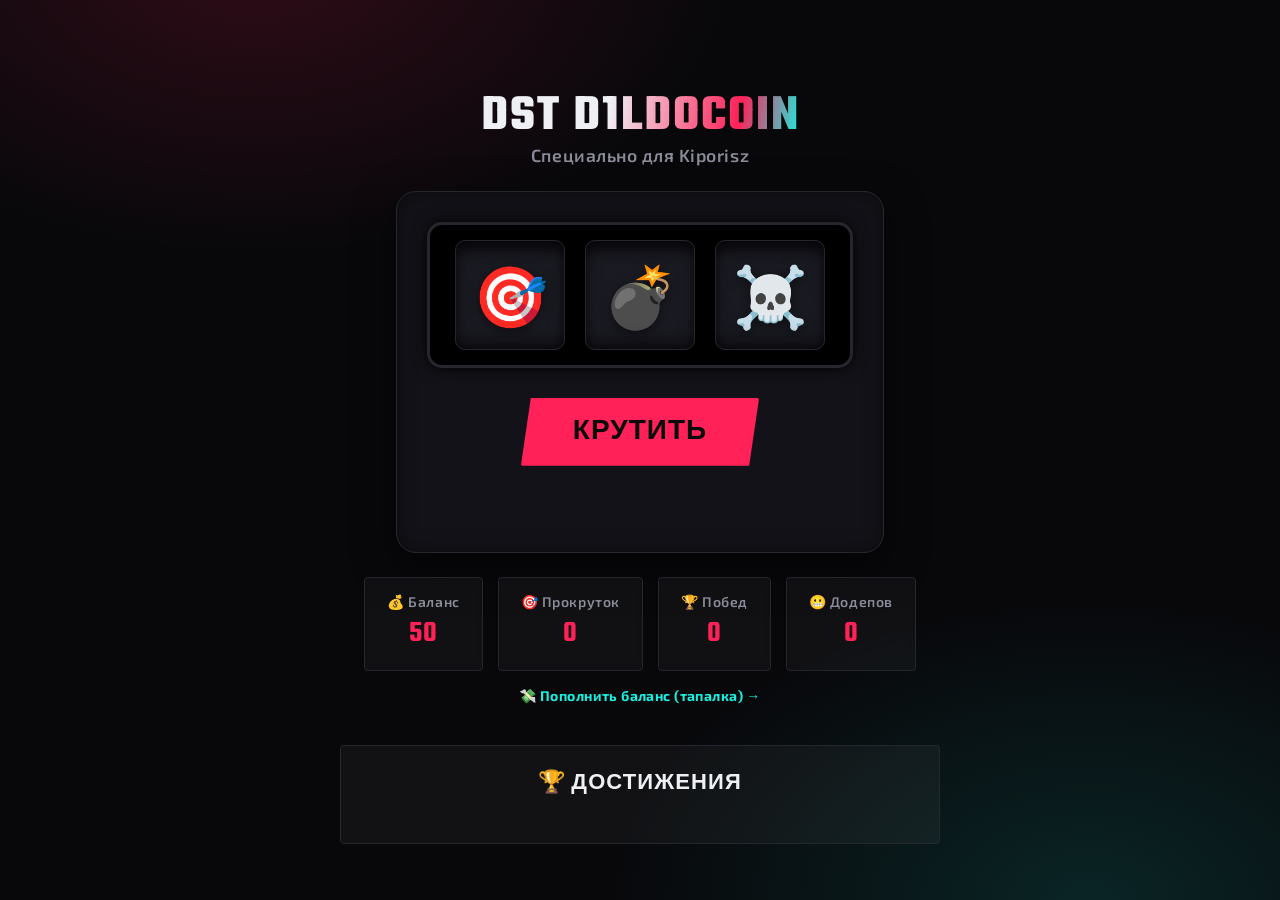
==== index.old.html @ d8d15d41 "Add files via upload" ====
<!DOCTYPE html>
<html lang="ru">
<head>
<meta charset="UTF-8">
<meta name="viewport" content="width=device-width, initial-scale=1.0">
<title>DST CASINO</title>

<link href="https://fonts.googleapis.com/css2?family=Teko:wght@400;500;600;700&family=Exo+2:wght@400;500;600;700&display=swap" rel="stylesheet">

<style>
    :root {
        --bg: #08080b;
        --surface: #121218;
        --surface-2: #1a1a22;
        --line: #26262f;
        --text: #eef0f4;
        --muted: #8b8c9a;
        --pink: #ff2158;
        --cyan: #18f0e0;
        --gold: #ffb020;
        --win: #29e07a;
        --loss: #ff4d5e;
        --panel-bg: rgba(255,255,255,0.04);
    }

    *{ box-sizing:border-box; }

    body {
        text-align: center;
        font-family: 'Exo 2', sans-serif;
        font-weight: 500;
        background:
            radial-gradient(ellipse 800px 500px at 20% -5%, rgba(255,33,88,.16), transparent 60%),
            radial-gradient(ellipse 800px 500px at 85% 100%, rgba(24,240,224,.12), transparent 60%),
            var(--bg);
        color: var(--text);
        margin: 0;
        min-height: 100vh;
        display: flex;
        flex-direction: column;
        align-items: center;
        justify-content: center;
        padding: 20px;
        overflow-x: hidden;
        position: relative;
    }

    h1 {
        font-family: 'Teko', sans-serif;
        font-weight: 700;
        font-size: 3.2rem;
        margin-bottom: 2px;
        color: var(--text);
        background: linear-gradient(100deg, var(--text) 40%, var(--pink) 80%, var(--cyan) 100%);
        -webkit-background-clip: text; background-clip: text; color: transparent;
        letter-spacing: 2px;
        text-transform: uppercase;
        line-height: 1;
    }

    .subtitle {
        color: var(--muted);
        margin-bottom: 25px;
        font-size: 1.1rem;
        font-weight: 600;
        letter-spacing: .03em;
    }

    /* ---------- Корпус автомата ---------- */
    .casino-machine {
        background: var(--surface);
        padding: 30px;
        border-radius: 20px;
        border: 1px solid var(--line);
        box-shadow: 0 15px 40px rgba(0,0,0,.55), inset 0 0 20px rgba(0,0,0,.4);
        display: flex;
        flex-direction: column;
        align-items: center;
        position: relative;
        transition: transform .05s ease;
    }
    .casino-machine.shake{ animation: shakeMachine .5s ease; }
    @keyframes shakeMachine{
        0%,100%{ transform:translate(0,0); }
        20%{ transform:translate(-6px,3px); }
        40%{ transform:translate(6px,-3px); }
        60%{ transform:translate(-5px,2px); }
        80%{ transform:translate(5px,-2px); }
    }

    .slot {
        display: flex;
        justify-content: center;
        background: #000;
        padding: 15px;
        border-radius: 15px;
        border: 3px solid var(--line);
        box-shadow: inset 0 0 20px rgba(0,0,0,1), 0 0 15px rgba(0,0,0,.9);
        transition: box-shadow .2s ease;
    }
    .slot.almost-flash{ animation: almostPulse .8s ease; }
    @keyframes almostPulse{
        0%{ box-shadow: inset 0 0 20px rgba(0,0,0,1), 0 0 15px rgba(0,0,0,.9); }
        30%{ box-shadow: inset 0 0 20px rgba(0,0,0,1), 0 0 40px rgba(24,240,224,.9); }
        100%{ box-shadow: inset 0 0 20px rgba(0,0,0,1), 0 0 15px rgba(0,0,0,.9); }
    }

    /* ---------- Барабаны ---------- */
    .reel {
        width: 110px;
        height: 110px;
        background: var(--surface-2);
        margin: 0 10px;
        border-radius: 10px;
        overflow: hidden;
        position: relative;
        box-shadow: inset 0 5px 15px rgba(0,0,0,0.6);
        border: 1px solid var(--line);
    }

    .reel::after {
        content: '';
        position: absolute;
        top: 0; left: 0; right: 0; bottom: 0;
        box-shadow: inset 0 25px 20px -20px rgba(0,0,0,0.7), inset 0 -25px 20px -20px rgba(0,0,0,0.7);
        pointer-events: none;
    }

    .reel-inner {
        position: absolute;
        left: 0; top: 0;
        width: 100%;
    }

    .symbol {
        height: 110px;
        display: flex;
        align-items: center;
        justify-content: center;
        font-size: 60px;
        filter: drop-shadow(0 3px 6px rgba(0,0,0,0.5));
    }

    /* ---------- Кнопка ---------- */
    button#spinBtn {
        margin-top: 30px;
        padding: 14px 52px;
        font-family: 'Teko', sans-serif;
        font-weight: 700;
        font-size: 28px;
        cursor: pointer;
        background: var(--pink);
        color: #0a0a0a;
        border: none;
        border-radius: 2px;
        clip-path: polygon(10px 0,100% 0,calc(100% - 10px) 100%,0 100%);
        text-transform: uppercase;
        letter-spacing: 1px;
        transition: transform .15s ease, box-shadow .15s ease, opacity .2s ease;
    }
    button#spinBtn:hover:not(:disabled){ transform: translateY(-2px); box-shadow: 0 8px 24px rgba(255,33,88,.4); }
    button#spinBtn:active:not(:disabled){ transform: translateY(0); }
    button#spinBtn:disabled{ opacity:.5; cursor:not-allowed; }

    /* ---------- Результат ---------- */
    #result {
        margin-top: 20px;
        font-family: 'Teko', sans-serif;
        font-size: 30px;
        font-weight: 600;
        letter-spacing: .02em;
        height: 36px;
        color: var(--cyan);
        text-transform: uppercase;
    }
    #result.jackpot{ color: var(--pink); }
    #result.knife-jackpot{ color: var(--gold); }
    #result.almost{ color: var(--cyan); }
    #result.lose{ color: var(--loss); text-transform:none; font-family:'Exo 2',sans-serif; font-weight:700; font-size:18px; }

    /* ---------- Статистика ---------- */
    .panel {
        display: flex;
        gap: 15px;
        margin-top: 24px;
        flex-wrap: wrap;
        justify-content: center;
    }

    .panel p {
        background: var(--panel-bg);
        padding: 15px 22px;
        border-radius: 4px;
        margin: 0;
        font-size: 14px;
        font-weight: 600;
        letter-spacing: .04em;
        color: var(--muted);
        border: 1px solid var(--line);
        backdrop-filter: blur(5px);
    }

    .panel span {
        font-family: 'Teko', sans-serif;
        font-weight: 600;
        color: var(--pink);
        font-size: 30px;
        display: block;
        margin-top: 2px;
    }

    .topup-link{
        display: inline-block;
        margin-top: 16px;
        color: var(--cyan);
        font-size: 14px;
        font-weight: 700;
        letter-spacing: .03em;
        text-decoration: none;
        border-bottom: 1px solid transparent;
        transition: border-color .15s ease, color .15s ease;
    }
    .topup-link:hover{ border-color: var(--cyan); }
    .topup-link.urgent{ color: var(--gold); animation: urgentPulse 1.4s ease-in-out infinite; }
    @keyframes urgentPulse{ 0%,100%{ opacity:1; } 50%{ opacity:.5; } }
    @media (prefers-reduced-motion: reduce){ .topup-link.urgent{ animation:none; } }

    /* ---------- Достижения ---------- */
    .achievements-container {
        margin-top: 40px;
        width: 100%;
        max-width: 600px;
        background: var(--panel-bg);
        border-radius: 4px;
        padding: 22px;
        border: 1px solid var(--line);
    }

    .achievements-container h3 {
        margin-top: 0;
        font-family: 'Teko', sans-serif;
        font-weight: 600;
        font-size: 22px;
        color: var(--text);
        text-transform: uppercase;
        letter-spacing: .05em;
    }

    #achievements {
        display: flex;
        flex-wrap: wrap;
        gap: 10px;
        justify-content: center;
        margin-top: 15px;
    }

    .achievement-badge {
        background: linear-gradient(135deg, rgba(255,33,88,.18), rgba(24,240,224,.14));
        border: 1px solid var(--line);
        padding: 9px 15px;
        border-radius: 20px;
        font-size: 13px;
        font-weight: 700;
        color: var(--text);
        max-width: 260px;
        text-align: left;
        line-height: 1.3;
        word-break: break-word;
        animation: popIn 0.4s cubic-bezier(0.175, 0.885, 0.32, 1.275) forwards;
    }

    @keyframes popIn {
        0% { transform: scale(0); opacity: 0; }
        100% { transform: scale(1); opacity: 1; }
    }

    /* ---------- Эффекты побед ---------- */
    .flash-overlay{
        position: fixed; inset: 0; pointer-events: none; z-index: 50;
        opacity: 0; transition: opacity .12s ease;
    }
    .flash-overlay.active{ opacity: 1; transition: opacity .05s ease; }
    .flash-overlay.jackpot{ background: radial-gradient(circle at 50% 45%, rgba(255,33,88,.35), transparent 60%); }
    .flash-overlay.knife{ background: radial-gradient(circle at 50% 45%, rgba(255,176,32,.5), transparent 65%); }

    .confetti-piece{
        position: fixed; top: -20px; z-index: 60; pointer-events: none;
        width: 8px; height: 14px; border-radius: 2px;
        animation: confettiFall linear forwards;
    }
    @keyframes confettiFall{
        0%{ transform: translateY(0) rotate(0deg); opacity: 1; }
        100%{ transform: translateY(100vh) rotate(540deg); opacity: 0; }
    }

    @media (prefers-reduced-motion: reduce){
        .casino-machine.shake, .slot.almost-flash, .achievement-badge{ animation: none; }
        .confetti-piece{ display: none; }
    }
</style>
</head>

<body>

<h1>DST D1LDOCOIN</h1>
<div class="subtitle">Специально для Kiporisz</div>

<div class="casino-machine" id="machine">
    <div class="slot" id="slot">
        <div class="reel"><div class="reel-inner" id="r1"></div></div>
        <div class="reel"><div class="reel-inner" id="r2"></div></div>
        <div class="reel"><div class="reel-inner" id="r3"></div></div>
    </div>

    <button id="spinBtn" onclick="spin()">Крутить</button>
    <div id="result"></div>
</div>

<div class="panel">
    <p>💰 Баланс <span id="balance">0</span></p>
    <p>🎯 Прокруток <span id="spins">0</span></p>
    <p>🏆 Побед <span id="wins">0</span></p>
    <p>😬 Додепов <span id="almost">0</span></p>
</div>

<a href="tap.html" id="topupLink" class="topup-link">💸 Пополнить баланс (тапалка) →</a>

<div class="achievements-container">
    <h3>🏆 Достижения</h3>
    <div id="achievements"></div>
</div>

<div class="flash-overlay" id="flashOverlay"></div>

<audio id="spinSound" src="spin.mp3"></audio>
<audio id="winSound" src="win.mp3"></audio>
<audio id="loseSound" src="lose.mp3"></audio>
<audio id="almostSound" src="almost.mp3"></audio>

<script>
// ---------- Символы (CS2-тематика, нож — редкий) ----------
const symbolPool = [
    { emoji: "🔫", weight: 28 },
    { emoji: "🎯", weight: 28 },
    { emoji: "💣", weight: 22 },
    { emoji: "☠️", weight: 17 },
    { emoji: "🔪", weight: 5 }
];
const RARE_SYMBOL = "🔪";
const allSymbols = symbolPool.map(s => s.emoji);
const reels = ["r1", "r2", "r3"];
const SYMBOL_HEIGHT = 110;
const STRIP_LENGTH = 24;
const SPIN_COST = 10;
const BALANCE_KEY = "dstCasinoBalance";
const START_BALANCE = 50;

let spinning = false;

function loadBalance() {
    try {
        const saved = localStorage.getItem(BALANCE_KEY);
        if (saved === null) {
            localStorage.setItem(BALANCE_KEY, START_BALANCE);
            return START_BALANCE;
        }
        return parseInt(saved, 10) || 0;
    } catch (e) {
        return START_BALANCE;
    }
}

function saveBalance(value) {
    try { localStorage.setItem(BALANCE_KEY, value); } catch (e) {}
}

let balance = loadBalance();

let stats = {
    spins: 0,
    wins: 0,
    almost: 0,
    symbolsSeen: new Set(),
    achievements: new Set()
};

const spinSound = document.getElementById("spinSound");
const winSound = document.getElementById("winSound");
const loseSound = document.getElementById("loseSound");
const almostSound = document.getElementById("almostSound");
const machine = document.getElementById("machine");
const slotEl = document.getElementById("slot");
const resultEl = document.getElementById("result");
const spinBtn = document.getElementById("spinBtn");
const flashOverlay = document.getElementById("flashOverlay");
const balanceEl = document.getElementById("balance");
const topupLink = document.getElementById("topupLink");

function stopAllSounds() {
    [spinSound, winSound, loseSound, almostSound].forEach(s => {
        s.pause();
        s.currentTime = 0;
    });
}

function weightedRandomSymbol() {
    const total = symbolPool.reduce((sum, s) => sum + s.weight, 0);
    let r = Math.random() * total;
    for (const s of symbolPool) {
        if (r < s.weight) return s.emoji;
        r -= s.weight;
    }
    return symbolPool[0].emoji;
}

// Начальное заполнение барабанов до первого клика
reels.forEach(id => {
    const reel = document.getElementById(id);
    reel.innerHTML = `<div class="symbol">${weightedRandomSymbol()}</div>`;
});

updateBalanceUI();

function buildAndAnimateReel(id, finalSymbol, index) {
    const reelInner = document.getElementById(id);

    const strip = [];
    for (let i = 0; i < STRIP_LENGTH - 1; i++) strip.push(weightedRandomSymbol());
    strip.push(finalSymbol);

    reelInner.style.transition = "none";
    reelInner.style.transform = "translateY(0)";
    reelInner.innerHTML = strip.map(s => `<div class="symbol">${s}</div>`).join("");

    // форсируем reflow, чтобы transition применился к новой прокрутке
    void reelInner.offsetHeight;

    const duration = 1200 + index * 450;
    const finalOffset = (STRIP_LENGTH - 1) * SYMBOL_HEIGHT;

    requestAnimationFrame(() => {
        reelInner.style.transition = `transform ${duration}ms cubic-bezier(0.12,0.85,0.28,1)`;
        reelInner.style.transform = `translateY(-${finalOffset}px)`;
    });

    return duration;
}

function spin() {
    if (spinning) return;
    if (balance < SPIN_COST) {
        resultEl.textContent = "😬 Недостаточно D1LDOCOIN — иди тапай";
        resultEl.className = "lose";
        return;
    }

    spinning = true;
    spinBtn.disabled = true;

    balance -= SPIN_COST;
    saveBalance(balance);
    updateBalanceUI();

    resultEl.textContent = "";
    resultEl.className = "";

    stopAllSounds();
    if (spinSound.readyState >= 2) spinSound.play().catch(() => {});

    stats.spins++;
    updateStats();

    const finals = [weightedRandomSymbol(), weightedRandomSymbol(), weightedRandomSymbol()];
    let maxDuration = 0;
    reels.forEach((id, index) => {
        const d = buildAndAnimateReel(id, finals[index], index);
        if (d > maxDuration) maxDuration = d;
    });

    setTimeout(() => {
        checkResult(finals);
        spinning = false;
        spinBtn.disabled = balance < SPIN_COST;
    }, maxDuration + 150);
}

function updateBalanceUI() {
    balanceEl.textContent = balance;
    const low = balance < SPIN_COST;
    topupLink.classList.toggle("urgent", low);
    spinBtn.disabled = spinning ? true : low;
}

function flashScreen(kind) {
    flashOverlay.className = "flash-overlay " + kind + " active";
    setTimeout(() => { flashOverlay.className = "flash-overlay " + kind; }, 160);
}

function launchConfetti(count, colors) {
    for (let i = 0; i < count; i++) {
        const piece = document.createElement("div");
        piece.className = "confetti-piece";
        piece.style.left = Math.random() * 100 + "vw";
        piece.style.background = colors[Math.floor(Math.random() * colors.length)];
        piece.style.animationDuration = (1.6 + Math.random() * 1.2) + "s";
        piece.style.transform = `rotate(${Math.random() * 360}deg)`;
        document.body.appendChild(piece);
        setTimeout(() => piece.remove(), 3000);
    }
}

function changeBalance(delta, label) {
    balance += delta;
    if (balance < 0) balance = 0;
    saveBalance(balance);
    updateBalanceUI();

    // Показываем всплывающий текст +50 / -5 / +1000
    const sign = delta > 0 ? "+" : "";
    const popup = document.createElement("div");
    popup.textContent = sign + delta + " D1LDOCOIN";
    popup.style.cssText = `
        position:fixed; left:50%; top:38%;
        transform:translateX(-50%);
        font-family:'Teko',sans-serif; font-size:32px; font-weight:700;
        color:${delta > 0 ? "var(--cyan)" : "var(--loss)"};
        pointer-events:none; z-index:100;
        animation:balancePopup 1.4s ease-out forwards;
        white-space:nowrap;
    `;
    document.body.appendChild(popup);
    setTimeout(() => popup.remove(), 1400);
}

// Добавляем keyframes для popup если ещё нет
(function(){
    if(document.getElementById('balancePopupStyle')) return;
    const s = document.createElement('style');
    s.id = 'balancePopupStyle';
    s.textContent = `@keyframes balancePopup{
        0%{opacity:0;transform:translateX(-50%) translateY(0) scale(.8);}
        15%{opacity:1;transform:translateX(-50%) translateY(-10px) scale(1.1);}
        70%{opacity:1;transform:translateX(-50%) translateY(-30px) scale(1);}
        100%{opacity:0;transform:translateX(-50%) translateY(-60px) scale(.9);}
    }`;
    document.head.appendChild(s);
})();

function checkResult(finals) {
    const [r1, r2, r3] = finals;
    spinSound.pause();

    finals.forEach(f => stats.symbolsSeen.add(f));

    if (r1 === r2 && r2 === r3) {
        stats.wins++;
        const isRare = r1 === RARE_SYMBOL;

        if (isRare) {
            changeBalance(1000, "РЕДКИЙ ДЖЕКПОТ");
            resultEl.textContent = "🔪 РЕДКИЙ ДЖЕКПОТ! +1000 🪙";
            resultEl.className = "knife-jackpot";
            flashScreen("knife");
            machine.classList.add("shake");
            setTimeout(() => machine.classList.remove("shake"), 500);
            launchConfetti(70, ["var(--gold)", "var(--pink)", "var(--cyan)", "#ffe27a"]);
            if (winSound.readyState >= 2) winSound.play();
        } else {
            changeBalance(50, "ДЖЕКПОТ");
            resultEl.textContent = "🎉 ДЖЕКПОТ! +50 🪙";
            resultEl.className = "jackpot";
            flashScreen("jackpot");
            launchConfetti(40, ["var(--pink)", "var(--cyan)"]);
            if (winSound.readyState >= 2) winSound.play();
        }
    } else if (r1 === r2 || r2 === r3 || r1 === r3) {
        stats.almost++;
        resultEl.textContent = "👍 Блять!";
        resultEl.className = "almost";
        slotEl.classList.add("almost-flash");
        setTimeout(() => slotEl.classList.remove("almost-flash"), 800);
        if (almostSound.readyState >= 2) almostSound.play();
    } else {
        changeBalance(-5, "ДОДЕП");
        resultEl.textContent = "😢 Требуется додеп  -5 🪙";
        resultEl.className = "lose";
        if (loseSound.readyState >= 2) loseSound.play();
    }

    updateStats();
    checkAchievements();
}

function updateStats() {
    document.getElementById("spins").textContent = stats.spins;
    document.getElementById("wins").textContent = stats.wins;
    document.getElementById("almost").textContent = stats.almost;
}

function unlock(name) {
    if (!stats.achievements.has(name)) {
        stats.achievements.add(name);
        const div = document.createElement("div");
        div.className = "achievement-badge";
        div.textContent = "🏆 " + name;
        document.getElementById("achievements").appendChild(div);
    }
}

function checkAchievements() {
    if (stats.spins >= 10) unlock("Сделать 10 прокруток");
    if (stats.spins >= 50) unlock("Игроман 😄 (50 прокруток)");
    if (stats.wins >= 1) unlock("еееесть блять (1 победа)");
    if (stats.wins >= 5) unlock("Везунчик!");
    if (stats.almost >= 5) unlock("Почти-ДОДЕП...");
    if (stats.symbolsSeen.size === allSymbols.length) unlock("Коллекционер арсенала 🔫");
    if (stats.almost >= 1000) unlock("Король додэпа (больше 1000 додепов)");
    if (stats.wins >= 67) unlock("ъэ 67 хэхъэ  (победа побед👀)");
    if (stats.spins >= 1) unlock("Начало лудоприключения");
    if (stats.spins >= 10000) unlock("Квартира админа в центре москвы♿ (10000 прокруток)");
    if (stats.spins >= 1) unlock("Ебать ты пень🪵 (случайности не случайны)");
}
</script>

</body>
</html>
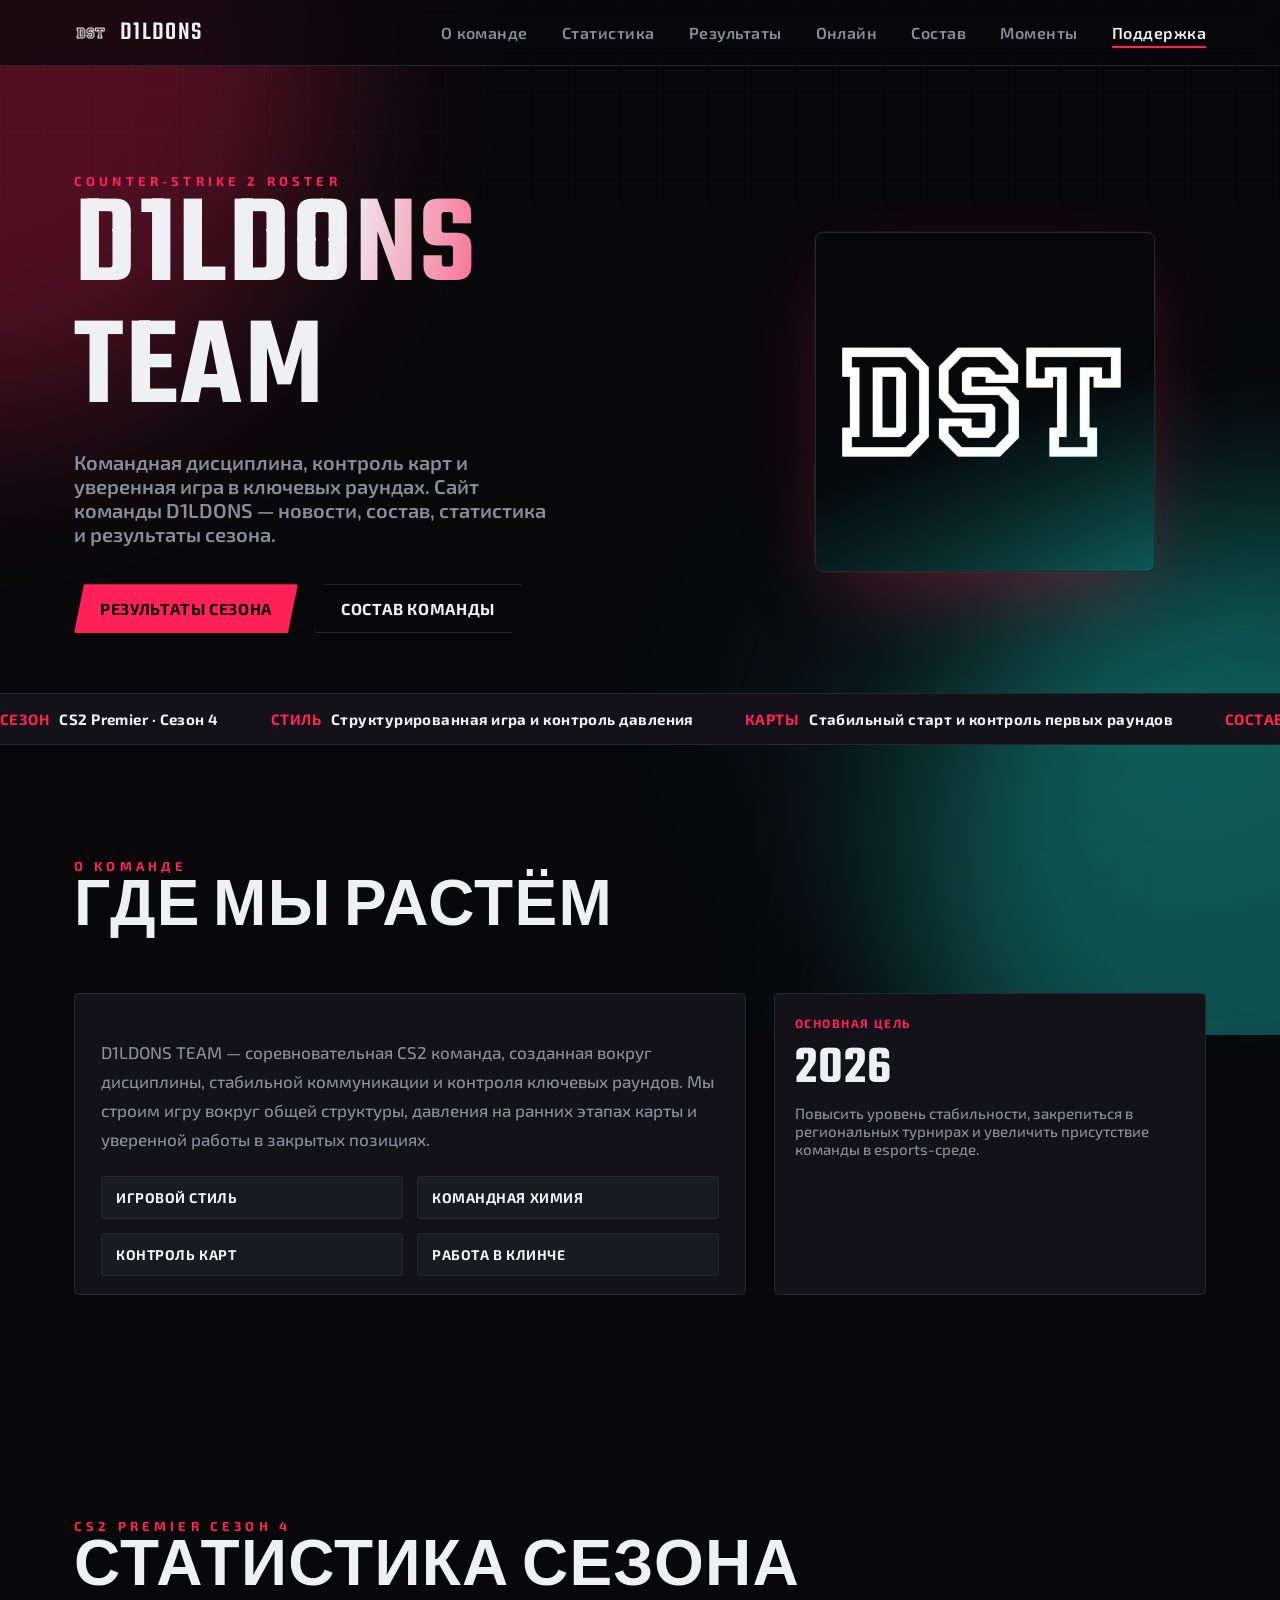
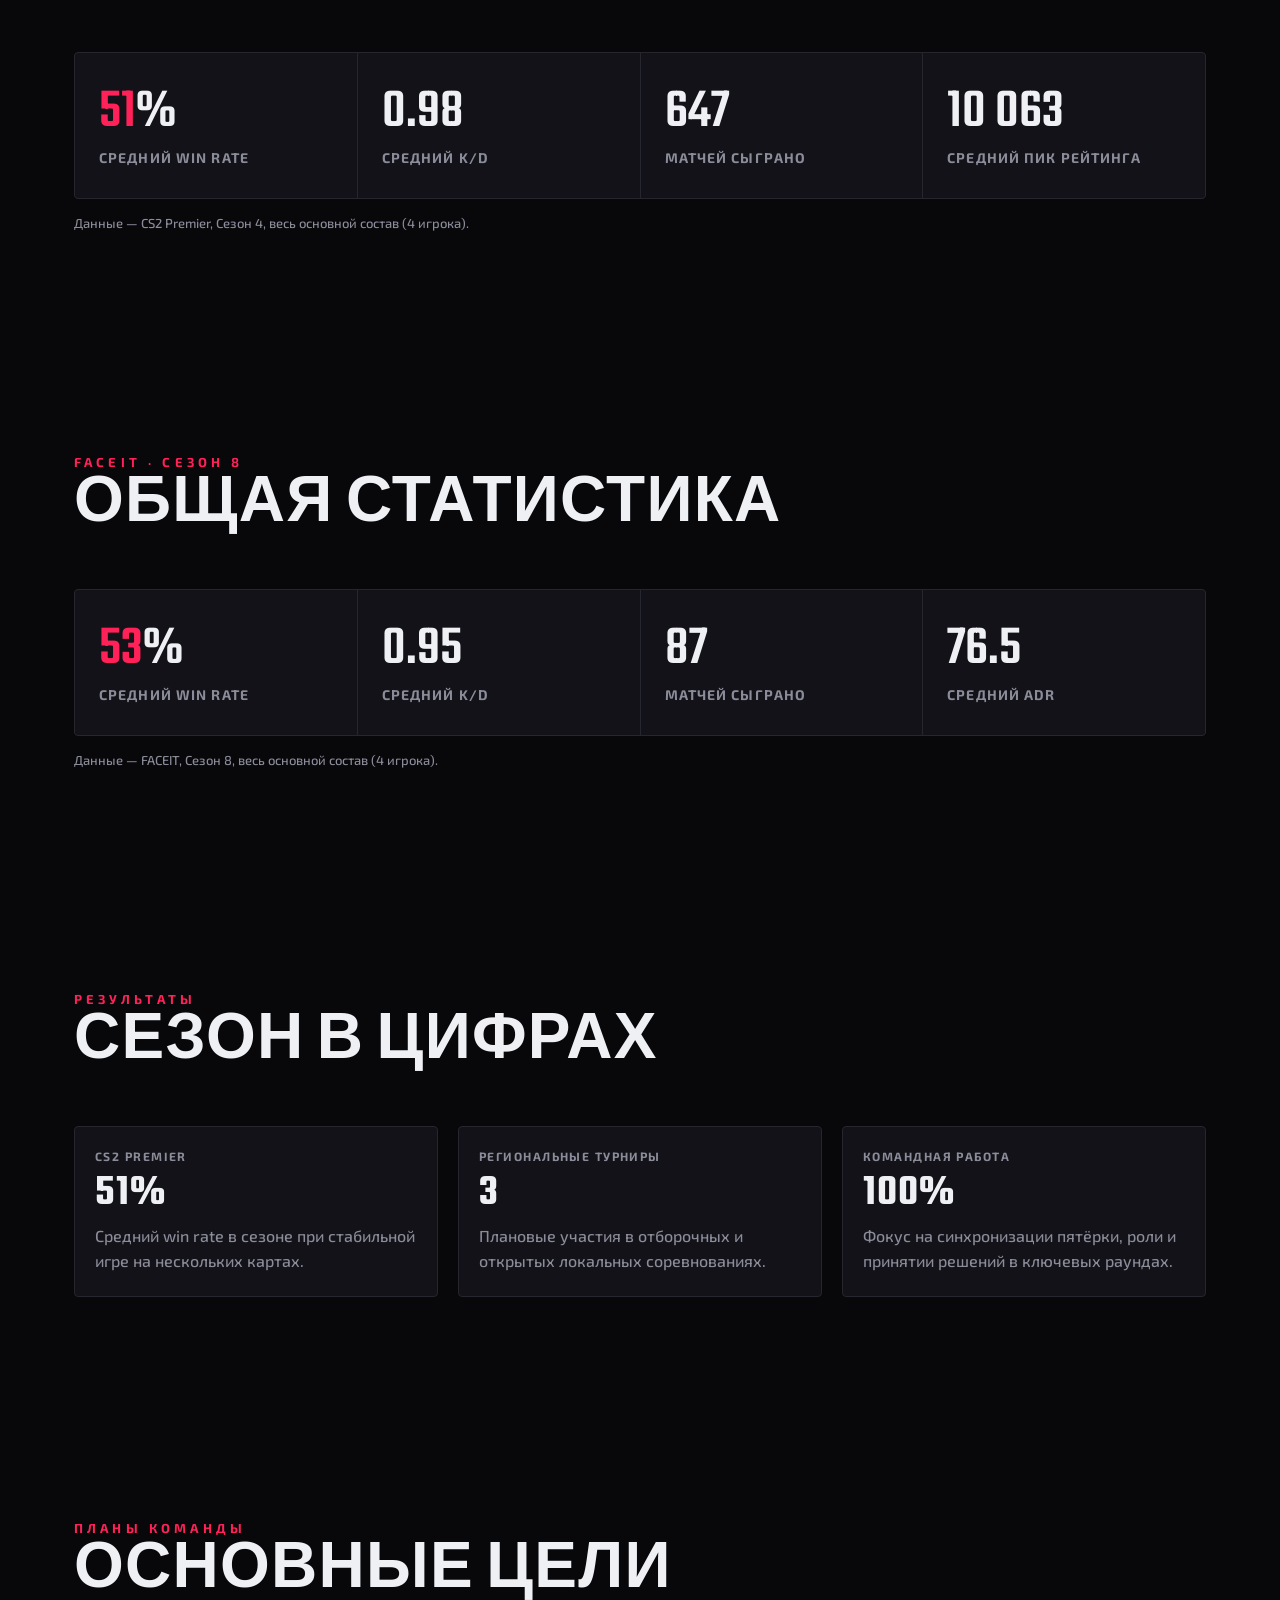
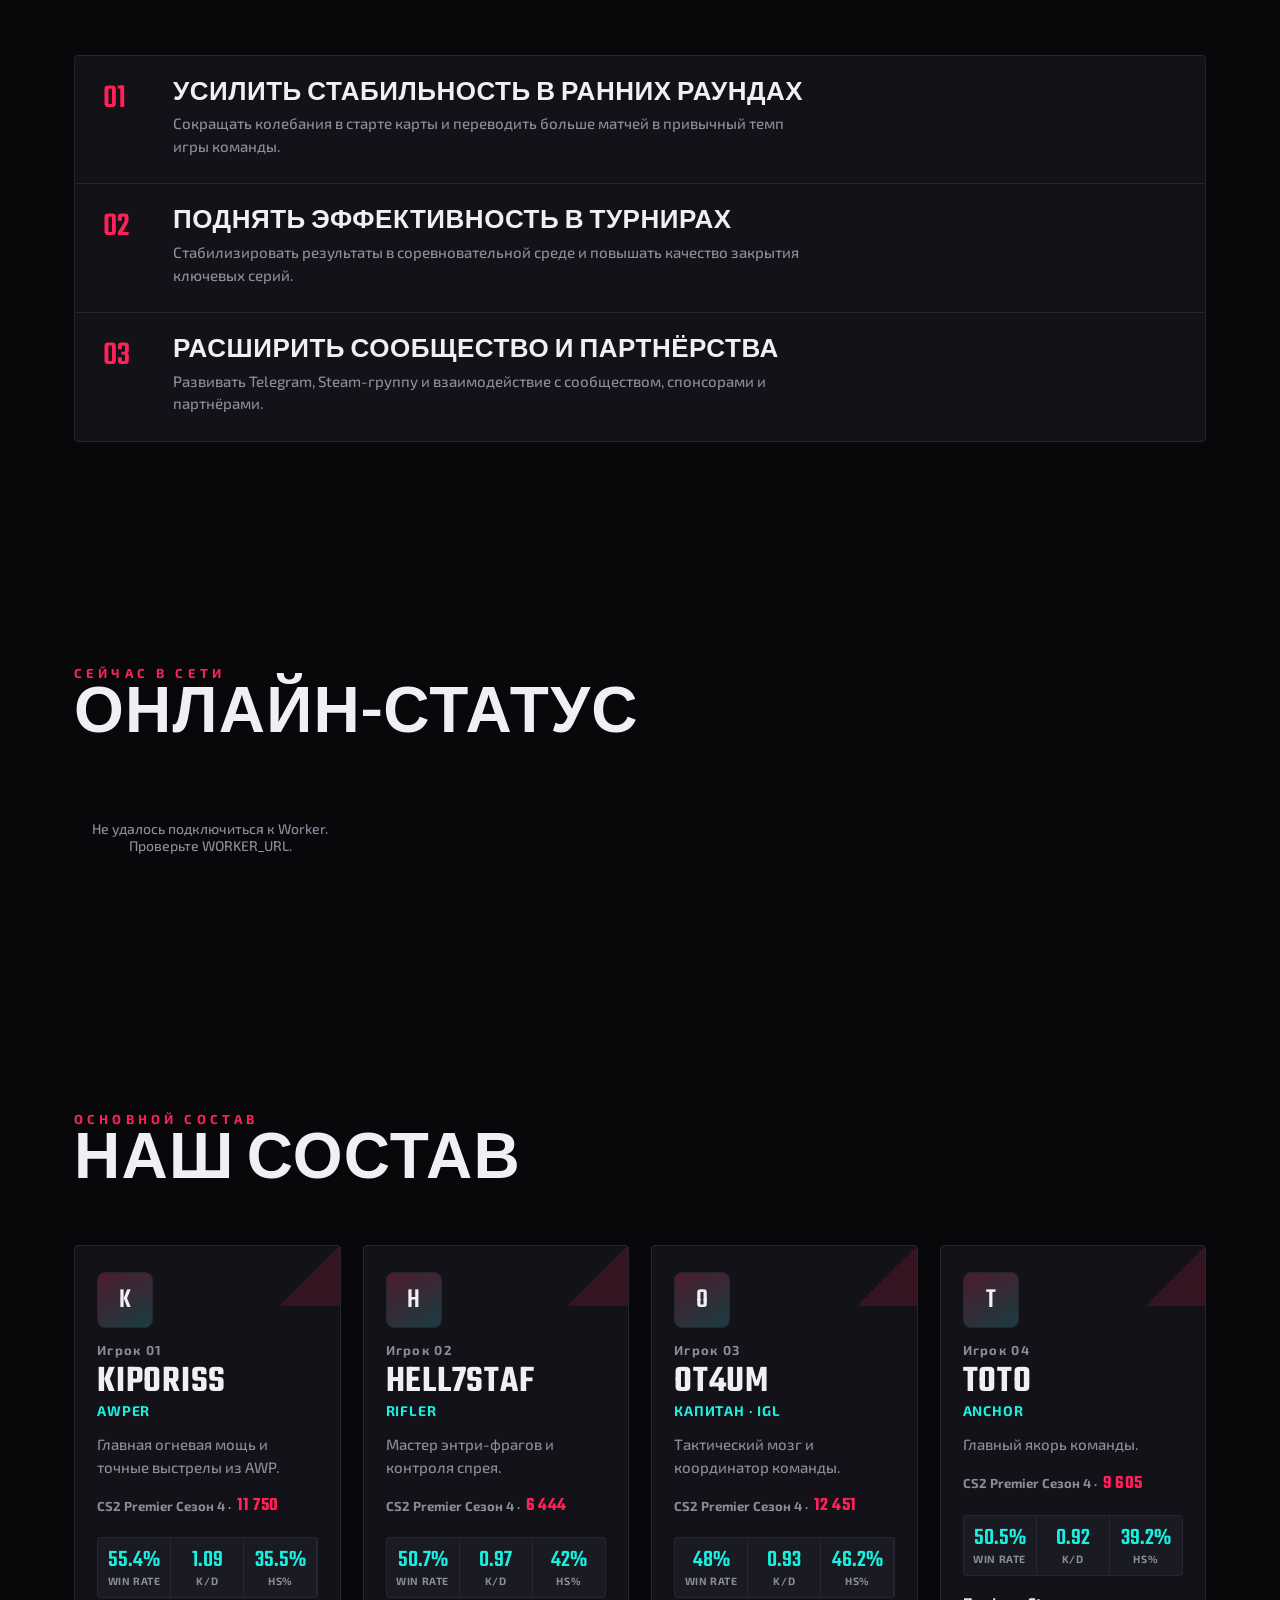
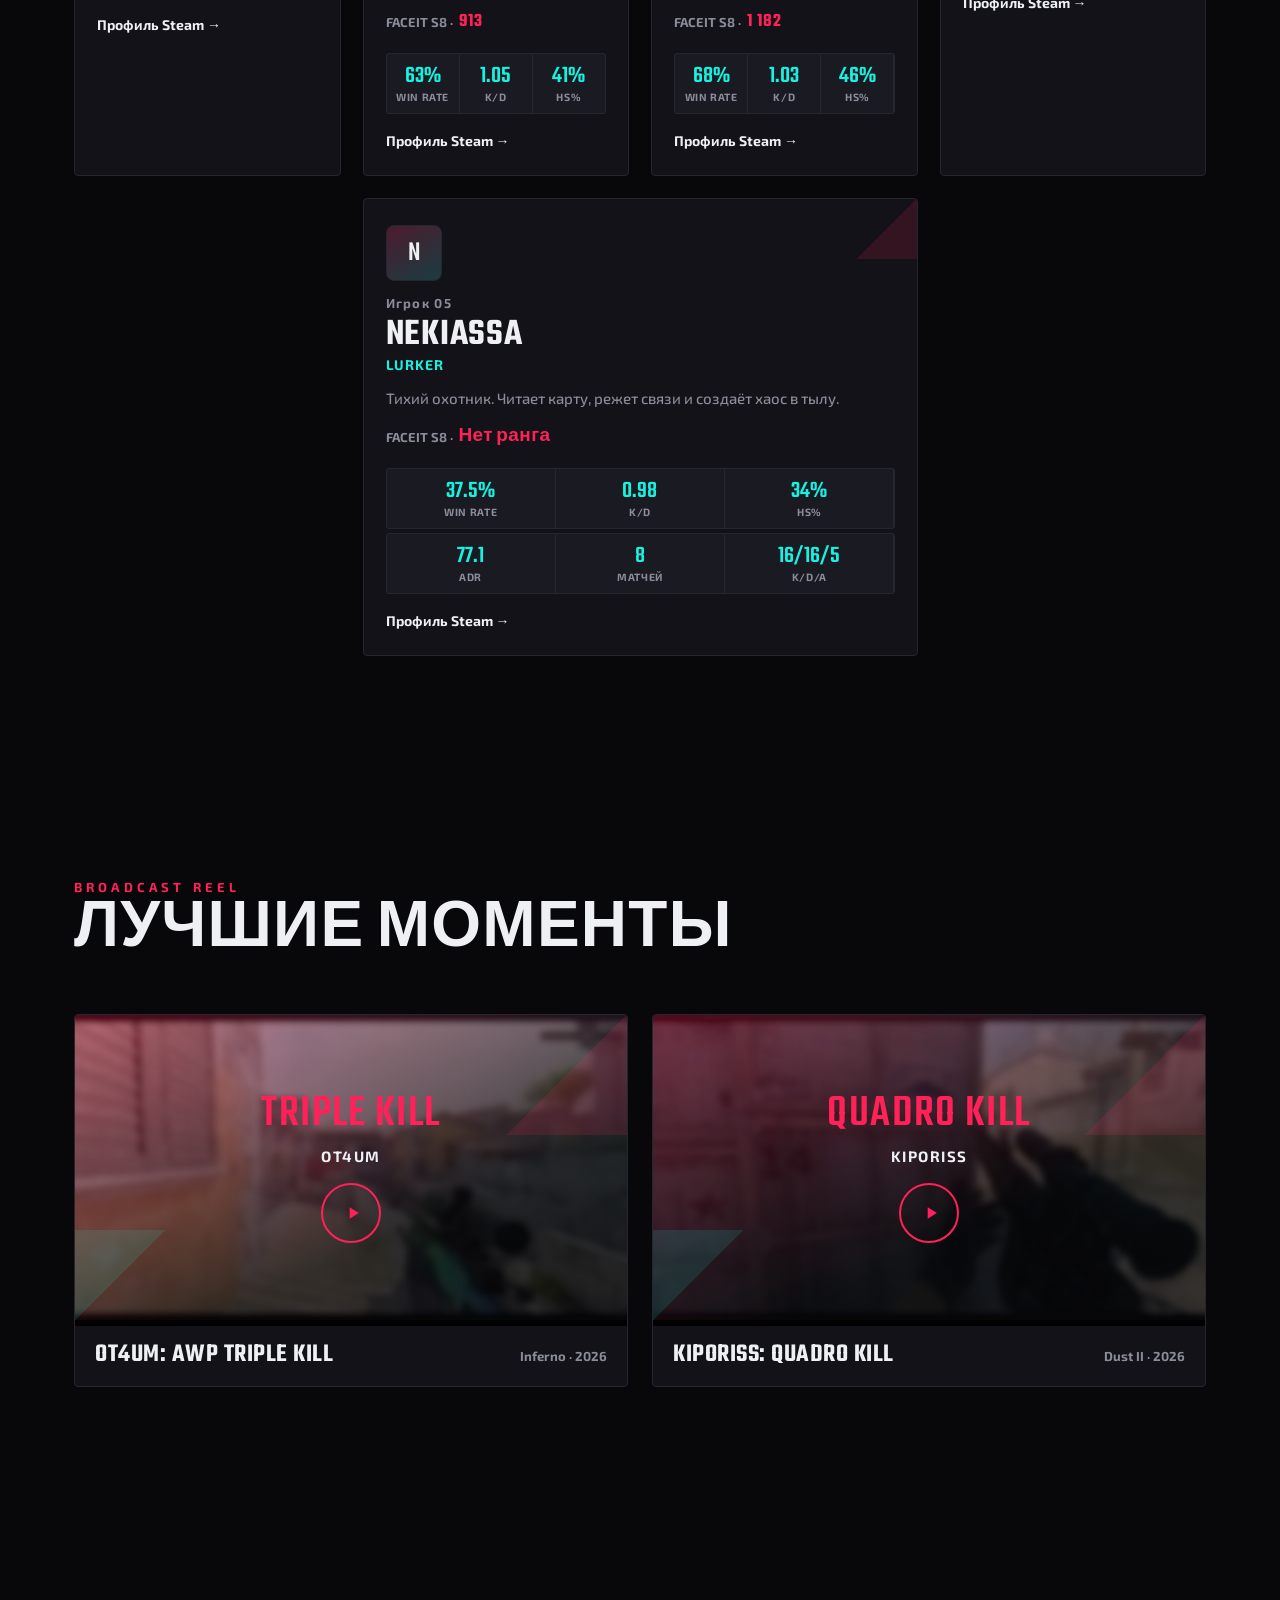
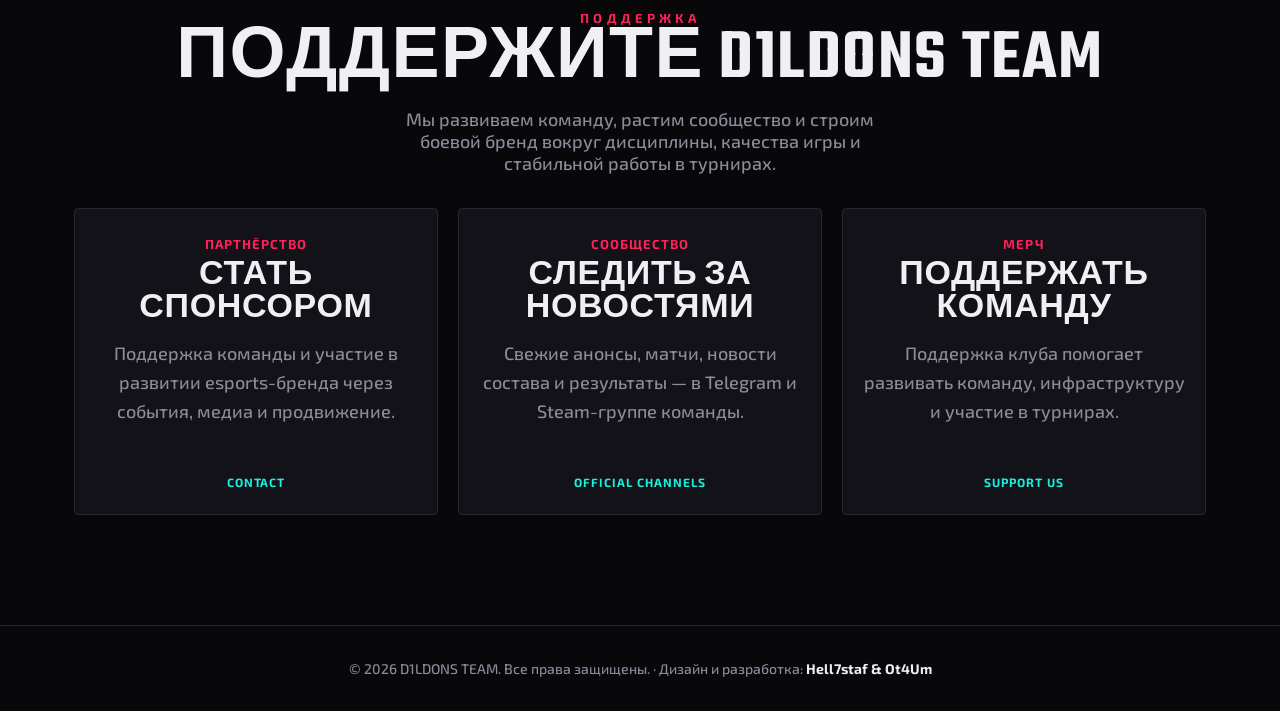
==== commit 4aa274da: "Add files via upload" ====
--- a/index.old.html
+++ b/index.old.html
@@ -3,623 +3,1217 @@
 <head>
 <meta charset="UTF-8">
 <meta name="viewport" content="width=device-width, initial-scale=1.0">
-<title>DST CASINO</title>
-
+<title>D1LDONS TEAM | CS2</title>
+<link rel="icon" href="image.png">
+<!-- SEO -->
+<meta name="google-site-verification" content="IWuz9sOUUEmOnU_aYL1xTTpv0neCDigroC9-tilS-Aw">
+<meta name="description" content="D1LDONS TEAM — любительская CS2 команда из России. Состав, статистика сезона, лучшие моменты с карт.">
+<meta name="keywords" content="D1LDONS, d1ldons team, CS2, команда, roster, faceit, counter-strike 2, esports">
+<meta name="robots" content="index, follow">
+<link rel="canonical" href="https://d1ldonsteam.github.io/">
+
+<!-- Open Graph -->
+<meta property="og:type" content="website">
+<meta property="og:title" content="D1LDONS TEAM | CS2">
+<meta property="og:description" content="Официальный сайт D1LDONS TEAM — состав, статистика и лучшие моменты.">
+<meta property="og:url" content="https://d1ldonsteam.github.io/">
+<meta property="og:image" content="https://d1ldonsteam.github.io/image.png">
+<meta property="og:locale" content="ru_RU">
+
+<!-- Twitter Card -->
+<meta name="twitter:card" content="summary">
+<meta name="twitter:title" content="D1LDONS TEAM | CS2">
+<meta name="twitter:description" content="Официальный сайт D1LDONS TEAM — состав, статистика и лучшие моменты.">
+
+<link rel="preconnect" href="https://fonts.googleapis.com">
 <link href="https://fonts.googleapis.com/css2?family=Teko:wght@400;500;600;700&family=Exo+2:wght@400;500;600;700&display=swap" rel="stylesheet">
-
 <style>
-    :root {
-        --bg: #08080b;
-        --surface: #121218;
-        --surface-2: #1a1a22;
-        --line: #26262f;
-        --text: #eef0f4;
-        --muted: #8b8c9a;
-        --pink: #ff2158;
-        --cyan: #18f0e0;
-        --gold: #ffb020;
-        --win: #29e07a;
-        --loss: #ff4d5e;
-        --panel-bg: rgba(255,255,255,0.04);
-    }
-
-    *{ box-sizing:border-box; }
-
-    body {
-        text-align: center;
-        font-family: 'Exo 2', sans-serif;
-        font-weight: 500;
-        background:
-            radial-gradient(ellipse 800px 500px at 20% -5%, rgba(255,33,88,.16), transparent 60%),
-            radial-gradient(ellipse 800px 500px at 85% 100%, rgba(24,240,224,.12), transparent 60%),
-            var(--bg);
-        color: var(--text);
-        margin: 0;
-        min-height: 100vh;
-        display: flex;
-        flex-direction: column;
-        align-items: center;
-        justify-content: center;
-        padding: 20px;
-        overflow-x: hidden;
-        position: relative;
-    }
-
-    h1 {
-        font-family: 'Teko', sans-serif;
-        font-weight: 700;
-        font-size: 3.2rem;
-        margin-bottom: 2px;
-        color: var(--text);
-        background: linear-gradient(100deg, var(--text) 40%, var(--pink) 80%, var(--cyan) 100%);
-        -webkit-background-clip: text; background-clip: text; color: transparent;
-        letter-spacing: 2px;
-        text-transform: uppercase;
-        line-height: 1;
-    }
-
-    .subtitle {
-        color: var(--muted);
-        margin-bottom: 25px;
-        font-size: 1.1rem;
-        font-weight: 600;
-        letter-spacing: .03em;
-    }
-
-    /* ---------- Корпус автомата ---------- */
-    .casino-machine {
-        background: var(--surface);
-        padding: 30px;
-        border-radius: 20px;
-        border: 1px solid var(--line);
-        box-shadow: 0 15px 40px rgba(0,0,0,.55), inset 0 0 20px rgba(0,0,0,.4);
-        display: flex;
-        flex-direction: column;
-        align-items: center;
-        position: relative;
-        transition: transform .05s ease;
-    }
-    .casino-machine.shake{ animation: shakeMachine .5s ease; }
-    @keyframes shakeMachine{
-        0%,100%{ transform:translate(0,0); }
-        20%{ transform:translate(-6px,3px); }
-        40%{ transform:translate(6px,-3px); }
-        60%{ transform:translate(-5px,2px); }
-        80%{ transform:translate(5px,-2px); }
-    }
-
-    .slot {
-        display: flex;
-        justify-content: center;
-        background: #000;
-        padding: 15px;
-        border-radius: 15px;
-        border: 3px solid var(--line);
-        box-shadow: inset 0 0 20px rgba(0,0,0,1), 0 0 15px rgba(0,0,0,.9);
-        transition: box-shadow .2s ease;
-    }
-    .slot.almost-flash{ animation: almostPulse .8s ease; }
-    @keyframes almostPulse{
-        0%{ box-shadow: inset 0 0 20px rgba(0,0,0,1), 0 0 15px rgba(0,0,0,.9); }
-        30%{ box-shadow: inset 0 0 20px rgba(0,0,0,1), 0 0 40px rgba(24,240,224,.9); }
-        100%{ box-shadow: inset 0 0 20px rgba(0,0,0,1), 0 0 15px rgba(0,0,0,.9); }
-    }
-
-    /* ---------- Барабаны ---------- */
-    .reel {
-        width: 110px;
-        height: 110px;
-        background: var(--surface-2);
-        margin: 0 10px;
-        border-radius: 10px;
-        overflow: hidden;
-        position: relative;
-        box-shadow: inset 0 5px 15px rgba(0,0,0,0.6);
-        border: 1px solid var(--line);
-    }
-
-    .reel::after {
-        content: '';
-        position: absolute;
-        top: 0; left: 0; right: 0; bottom: 0;
-        box-shadow: inset 0 25px 20px -20px rgba(0,0,0,0.7), inset 0 -25px 20px -20px rgba(0,0,0,0.7);
-        pointer-events: none;
-    }
-
-    .reel-inner {
-        position: absolute;
-        left: 0; top: 0;
-        width: 100%;
-    }
-
-    .symbol {
-        height: 110px;
-        display: flex;
-        align-items: center;
-        justify-content: center;
-        font-size: 60px;
-        filter: drop-shadow(0 3px 6px rgba(0,0,0,0.5));
-    }
-
-    /* ---------- Кнопка ---------- */
-    button#spinBtn {
-        margin-top: 30px;
-        padding: 14px 52px;
-        font-family: 'Teko', sans-serif;
-        font-weight: 700;
-        font-size: 28px;
-        cursor: pointer;
-        background: var(--pink);
-        color: #0a0a0a;
-        border: none;
-        border-radius: 2px;
-        clip-path: polygon(10px 0,100% 0,calc(100% - 10px) 100%,0 100%);
-        text-transform: uppercase;
-        letter-spacing: 1px;
-        transition: transform .15s ease, box-shadow .15s ease, opacity .2s ease;
-    }
-    button#spinBtn:hover:not(:disabled){ transform: translateY(-2px); box-shadow: 0 8px 24px rgba(255,33,88,.4); }
-    button#spinBtn:active:not(:disabled){ transform: translateY(0); }
-    button#spinBtn:disabled{ opacity:.5; cursor:not-allowed; }
-
-    /* ---------- Результат ---------- */
-    #result {
-        margin-top: 20px;
-        font-family: 'Teko', sans-serif;
-        font-size: 30px;
-        font-weight: 600;
-        letter-spacing: .02em;
-        height: 36px;
-        color: var(--cyan);
-        text-transform: uppercase;
-    }
-    #result.jackpot{ color: var(--pink); }
-    #result.knife-jackpot{ color: var(--gold); }
-    #result.almost{ color: var(--cyan); }
-    #result.lose{ color: var(--loss); text-transform:none; font-family:'Exo 2',sans-serif; font-weight:700; font-size:18px; }
-
-    /* ---------- Статистика ---------- */
-    .panel {
-        display: flex;
-        gap: 15px;
-        margin-top: 24px;
-        flex-wrap: wrap;
-        justify-content: center;
-    }
-
-    .panel p {
-        background: var(--panel-bg);
-        padding: 15px 22px;
-        border-radius: 4px;
-        margin: 0;
-        font-size: 14px;
-        font-weight: 600;
-        letter-spacing: .04em;
-        color: var(--muted);
-        border: 1px solid var(--line);
-        backdrop-filter: blur(5px);
-    }
-
-    .panel span {
-        font-family: 'Teko', sans-serif;
-        font-weight: 600;
-        color: var(--pink);
-        font-size: 30px;
-        display: block;
-        margin-top: 2px;
-    }
-
-    .topup-link{
-        display: inline-block;
-        margin-top: 16px;
-        color: var(--cyan);
-        font-size: 14px;
-        font-weight: 700;
-        letter-spacing: .03em;
-        text-decoration: none;
-        border-bottom: 1px solid transparent;
-        transition: border-color .15s ease, color .15s ease;
-    }
-    .topup-link:hover{ border-color: var(--cyan); }
-    .topup-link.urgent{ color: var(--gold); animation: urgentPulse 1.4s ease-in-out infinite; }
-    @keyframes urgentPulse{ 0%,100%{ opacity:1; } 50%{ opacity:.5; } }
-    @media (prefers-reduced-motion: reduce){ .topup-link.urgent{ animation:none; } }
-
-    /* ---------- Достижения ---------- */
-    .achievements-container {
-        margin-top: 40px;
-        width: 100%;
-        max-width: 600px;
-        background: var(--panel-bg);
-        border-radius: 4px;
-        padding: 22px;
-        border: 1px solid var(--line);
-    }
-
-    .achievements-container h3 {
-        margin-top: 0;
-        font-family: 'Teko', sans-serif;
-        font-weight: 600;
-        font-size: 22px;
-        color: var(--text);
-        text-transform: uppercase;
-        letter-spacing: .05em;
-    }
-
-    #achievements {
-        display: flex;
-        flex-wrap: wrap;
-        gap: 10px;
-        justify-content: center;
-        margin-top: 15px;
-    }
-
-    .achievement-badge {
-        background: linear-gradient(135deg, rgba(255,33,88,.18), rgba(24,240,224,.14));
-        border: 1px solid var(--line);
-        padding: 9px 15px;
-        border-radius: 20px;
-        font-size: 13px;
-        font-weight: 700;
-        color: var(--text);
-        max-width: 260px;
-        text-align: left;
-        line-height: 1.3;
-        word-break: break-word;
-        animation: popIn 0.4s cubic-bezier(0.175, 0.885, 0.32, 1.275) forwards;
-    }
-
-    @keyframes popIn {
-        0% { transform: scale(0); opacity: 0; }
-        100% { transform: scale(1); opacity: 1; }
-    }
-
-    /* ---------- Эффекты побед ---------- */
-    .flash-overlay{
-        position: fixed; inset: 0; pointer-events: none; z-index: 50;
-        opacity: 0; transition: opacity .12s ease;
-    }
-    .flash-overlay.active{ opacity: 1; transition: opacity .05s ease; }
-    .flash-overlay.jackpot{ background: radial-gradient(circle at 50% 45%, rgba(255,33,88,.35), transparent 60%); }
-    .flash-overlay.knife{ background: radial-gradient(circle at 50% 45%, rgba(255,176,32,.5), transparent 65%); }
-
-    .confetti-piece{
-        position: fixed; top: -20px; z-index: 60; pointer-events: none;
-        width: 8px; height: 14px; border-radius: 2px;
-        animation: confettiFall linear forwards;
-    }
-    @keyframes confettiFall{
-        0%{ transform: translateY(0) rotate(0deg); opacity: 1; }
-        100%{ transform: translateY(100vh) rotate(540deg); opacity: 0; }
-    }
-
-    @media (prefers-reduced-motion: reduce){
-        .casino-machine.shake, .slot.almost-flash, .achievement-badge{ animation: none; }
-        .confetti-piece{ display: none; }
-    }
+  :root{
+    --bg: #08080b;
+    --surface: #121218;
+    --surface-2: #1a1a22;
+    --line: #26262f;
+    --text: #eef0f4;
+    --muted: #8b8c9a;
+    --pink: #ff2158;
+    --cyan: #18f0e0;
+    --win: #29e07a;
+    --loss: #ff4d5e;
+  }
+
+  *{ margin:0; padding:0; box-sizing:border-box; }
+
+  html{ scroll-behavior:smooth; }
+
+  html{ background:var(--bg); }
+  body{
+    background:
+      radial-gradient(ellipse 900px 500px at 15% -5%, rgba(255,33,88,.14), transparent 60%),
+      radial-gradient(ellipse 900px 600px at 90% 10%, rgba(24,240,224,.10), transparent 60%);
+    color:var(--text);
+    font-family:'Exo 2', sans-serif;
+    font-weight:500;
+    overflow-x:hidden;
+  }
+
+  /* ---------- ANIMATED BACKGROUND ---------- */
+  .aurora{ position:fixed; inset:-15%; z-index:-3; pointer-events:none; overflow:hidden; }
+  .aurora span{
+    position:absolute; width:56vw; height:56vw; min-width:520px; min-height:520px;
+    border-radius:50%; filter:blur(90px); opacity:.30; mix-blend-mode:screen;
+  }
+  .aurora span:nth-child(1){ background:var(--pink); top:-14%; left:-12%; animation:auroraMove1 28s ease-in-out infinite; }
+  .aurora span:nth-child(2){ background:var(--cyan); bottom:-18%; right:-10%; animation:auroraMove2 34s ease-in-out infinite; }
+  @keyframes auroraMove1{
+    0%,100%{ transform:translate(0,0) scale(1); }
+    50%{ transform:translate(9vw,7vh) scale(1.18); }
+  }
+  @keyframes auroraMove2{
+    0%,100%{ transform:translate(0,0) scale(1); }
+    50%{ transform:translate(-7vw,-9vh) scale(1.12); }
+  }
+  @media (prefers-reduced-motion: reduce){
+    .aurora span{ animation:none; }
+  }
+
+  /* ---------- SCROLL PROGRESS ---------- */
+  .scroll-progress{
+    position:fixed; top:0; left:0; height:3px; width:0%; z-index:200;
+    background:linear-gradient(90deg, var(--pink), var(--cyan));
+    box-shadow:0 0 10px rgba(255,33,88,.5);
+  }
+
+  h1,h2,h3, .display{
+    font-family:'Teko', sans-serif;
+    font-weight:600;
+    letter-spacing:.02em;
+    text-transform:uppercase;
+    line-height:.95;
+  }
+
+  a{ color:inherit; text-decoration:none; }
+  .wrap{ max-width:1180px; margin:0 auto; padding:0 24px; }
+  section{ padding:110px 0; position:relative; }
+  .eyebrow{
+    font-family:'Exo 2',sans-serif; font-weight:700; letter-spacing:.32em;
+    text-transform:uppercase; font-size:13px; color:var(--pink);
+    white-space:nowrap; display:inline-block;
+  }
+
+  /* ---------- NAV ---------- */
+  header{
+    position:fixed; top:0; left:0; right:0; z-index:100;
+    background:rgba(8,8,11,.72); backdrop-filter:blur(10px);
+    border-bottom:1px solid var(--line);
+  }
+  nav.wrap{ display:flex; align-items:center; justify-content:space-between; padding:14px 24px; }
+  .brand{ display:flex; align-items:center; gap:12px; }
+  .brand img{ height:34px; width:34px; border-radius:6px; object-fit:cover; }
+  .brand span{ font-family:'Teko',sans-serif; font-size:26px; letter-spacing:.05em; }
+  .navlinks{ display:flex; gap:34px; font-size:16px; font-weight:600; letter-spacing:.03em; }
+  .navlinks a{ color:var(--muted); transition:color .2s; position:relative; }
+  .navlinks a:hover{ color:var(--text); }
+  .navlinks a:focus-visible{ outline:2px solid var(--cyan); outline-offset:4px; }
+  .navlinks a::after{
+    content:''; position:absolute; left:0; bottom:-6px; height:2px; width:0;
+    background:var(--pink); transition:width .2s;
+  }
+  .navlinks a:hover::after{ width:100%; }
+  .navlinks a.active{ color:var(--text); }
+  .navlinks a.active::after{ width:100%; }
+  .burger{
+    display:none; flex-direction:column; justify-content:center; gap:5px;
+    width:36px; height:32px; background:none; border:none; cursor:pointer; padding:0;
+  }
+  .burger:focus-visible{ outline:2px solid var(--cyan); outline-offset:3px; }
+  .burger span{
+    display:block; width:100%; height:2px; background:var(--text);
+    transition:transform .25s ease, opacity .2s ease;
+  }
+  .burger.open span:nth-child(1){ transform:translateY(7px) rotate(45deg); }
+  .burger.open span:nth-child(2){ opacity:0; }
+  .burger.open span:nth-child(3){ transform:translateY(-7px) rotate(-45deg); }
+
+  /* ---------- HERO ---------- */
+  .hero{
+    padding-top:170px; padding-bottom:60px; position:relative;
+  }
+  .hero::before{
+    content:''; position:absolute; inset:0; z-index:-1; opacity:.5;
+    background-image:
+      linear-gradient(rgba(255,255,255,.035) 1px, transparent 1px),
+      linear-gradient(90deg, rgba(255,255,255,.035) 1px, transparent 1px);
+    background-size:44px 44px;
+    mask-image:linear-gradient(to bottom, black, transparent 75%);
+  }
+  .hero-grid{
+    display:grid; grid-template-columns:1.3fr .9fr; gap:50px; align-items:center;
+  }
+  .hero h1{
+    font-size:clamp(64px, 10vw, 132px);
+    background:linear-gradient(100deg, var(--text) 40%, var(--pink) 75%, var(--cyan) 100%);
+    -webkit-background-clip:text; background-clip:text; color:transparent;
+  }
+  .hero .sub{
+    font-size:20px; color:var(--muted); max-width:480px; margin-top:18px; font-weight:600;
+  }
+  .cta-row{ display:flex; gap:16px; margin-top:38px; flex-wrap:wrap; }
+  .btn{
+    display:inline-flex; align-items:center; gap:8px; padding:14px 26px;
+    font-family:'Exo 2',sans-serif; font-weight:700; font-size:16px; letter-spacing:.04em;
+    text-transform:uppercase; border-radius:2px; clip-path:polygon(10px 0,100% 0,calc(100% - 10px) 100%,0 100%);
+    transition:transform .15s, box-shadow .15s;
+  }
+  .btn-primary{ background:var(--pink); color:#0a0a0a; }
+  .btn-primary:hover{ transform:translateY(-2px); box-shadow:0 8px 24px rgba(255,33,88,.35); }
+  .btn-ghost{ border:1px solid var(--line); color:var(--text); }
+  .btn-ghost:hover{ border-color:var(--cyan); color:var(--cyan); }
+  .btn:focus-visible{ outline:2px solid var(--cyan); outline-offset:3px; }
+
+  .hero-logo{
+    position:relative; justify-self:center; width:min(340px, 90%);
+    aspect-ratio:1; border-radius:8px; overflow:hidden;
+    border:1px solid var(--line);
+    box-shadow:0 0 0 1px rgba(255,255,255,.03), 0 30px 80px -20px rgba(255,33,88,.35);
+  }
+  .hero-logo img{ width:100%; height:100%; object-fit:cover; }
+  .hero-logo::after{
+    content:''; position:absolute; inset:0;
+    background:linear-gradient(160deg, transparent 55%, rgba(24,240,224,.18));
+  }
+
+  /* ---------- TICKER ---------- */
+  .ticker-outer{
+    border-top:1px solid var(--line); border-bottom:1px solid var(--line);
+    background:var(--surface); overflow:hidden; white-space:nowrap;
+  }
+  .ticker-track{
+    display:inline-flex; gap:52px; padding:16px 0;
+    animation:scroll 26s linear infinite;
+    min-width:max-content;
+  }
+  .ticker-outer:hover .ticker-track{ animation-play-state:paused; }
+  @keyframes scroll{ from{ transform:translateX(0);} to{ transform:translateX(-50%);} }
+  .tick-item{ display:inline-flex; align-items:center; gap:10px; font-size:15px; font-weight:700; letter-spacing:.03em; }
+  .tick-item .tag{ color:var(--pink); }
+  .tick-item .vs{ color:var(--muted); font-weight:600; }
+  @media (prefers-reduced-motion: reduce){ .ticker-track{ animation:none; } }
+
+  /* ---------- SECTION HEADS ---------- */
+  .head{ margin-bottom:52px; }
+  .head h2{ font-size:clamp(40px,6vw,64px); margin-top:6px; }
+
+  /* ---------- ABOUT / RESULTS / SUPPORT ---------- */
+  .about-grid{
+    display:grid; grid-template-columns:1.4fr .9fr; gap:28px; align-items:stretch;
+  }
+  .about-panel, .about-card, .result-card, .support-card{
+    background:var(--surface); border:1px solid var(--line); border-radius:4px;
+    overflow:hidden;
+  }
+  .about-panel{ padding:26px 26px 18px; }
+  .about-panel p{
+    color:var(--muted); font-size:17px; line-height:1.7; margin-top:18px;
+  }
+  .about-list{
+    display:grid; grid-template-columns:repeat(2, minmax(0, 1fr)); gap:14px; margin-top:22px;
+  }
+  .about-list li{
+    list-style:none; padding:12px 14px; background:var(--surface-2); border:1px solid var(--line);
+    border-radius:3px; color:var(--text); font-size:14px; font-weight:700; letter-spacing:.04em; text-transform:uppercase;
+  }
+  .about-card{ padding:22px 20px; }
+  .about-card .mini-label{ font-size:12px; color:var(--pink); font-weight:700; letter-spacing:.12em; text-transform:uppercase; }
+  .about-card h3{ font-size:54px; line-height:1; margin-top:12px; }
+  .about-card p{ color:var(--muted); margin-top:8px; font-size:15px; }
+  .results-grid{
+    display:grid; grid-template-columns:repeat(3, minmax(0, 1fr)); gap:20px;
+  }
+  .result-card{ padding:22px 20px; }
+  .result-card .label{ font-size:12px; color:var(--muted); font-weight:700; letter-spacing:.12em; text-transform:uppercase; }
+  .result-card h3{ font-size:44px; margin-top:10px; }
+  .result-card p{ color:var(--muted); line-height:1.6; margin-top:8px; }
+  .support-grid{
+    display:grid; grid-template-columns:repeat(3, minmax(0, 1fr)); gap:20px;
+  }
+  .support-card{ padding:24px 20px; }
+  .support-card h3{ font-size:34px; margin-top:8px; }
+  .support-card p{ color:var(--muted); margin-top:10px; line-height:1.6; }
+  .support-card .meta{ display:inline-block; margin-top:16px; color:var(--cyan); font-weight:700; letter-spacing:.08em; text-transform:uppercase; font-size:12px; }
+
+  /* ---------- STATS ---------- */
+  .stat-grid{
+    display:grid; grid-template-columns:repeat(4,1fr); gap:1px;
+    background:var(--line); border:1px solid var(--line); border-radius:4px; overflow:hidden;
+  }
+  .stat-card{ background:var(--surface); padding:32px 24px; transition:box-shadow .3s ease; }
+  .stat-card:hover{ box-shadow:inset 0 0 0 1px rgba(255,33,88,.35), 0 16px 30px -18px rgba(255,33,88,.4); }
+  .stat-card .num{
+    font-family:'Teko',sans-serif; font-size:56px; line-height:1;
+    color:var(--text);
+  }
+  .stat-card .num em{ font-style:normal; color:var(--pink); }
+  .stat-card .lbl{ margin-top:8px; color:var(--muted); font-size:14px; letter-spacing:.08em; text-transform:uppercase; font-weight:700; }
+  .stat-note{ margin-top:16px; font-size:13px; color:var(--muted); }
+
+  /* ---------- MATCHES ---------- */
+  .timeline{ display:flex; flex-direction:column; gap:1px; background:var(--line); border:1px solid var(--line); border-radius:4px; overflow:hidden; }
+  .tl-item{ display:flex; gap:26px; align-items:flex-start; background:var(--surface); padding:26px 28px; transition:background .3s ease, box-shadow .3s ease; }
+  .tl-item.active{ background:var(--surface-2); box-shadow:inset 3px 0 0 var(--pink); }
+  .tl-item.active .tl-marker{ color:var(--cyan); text-shadow:0 0 18px rgba(24,240,224,.55); }
+  .tl-marker{
+    font-family:'Teko',sans-serif; font-size:34px; color:var(--pink); line-height:1;
+    flex-shrink:0; min-width:44px;
+  }
+  .tl-content h3{ font-size:26px; }
+  .tl-content p{ color:var(--muted); font-size:15px; margin-top:6px; max-width:640px; line-height:1.5; }
+
+  /* ---------- ROSTER ---------- */
+  .roster-grid{ display:grid; grid-template-columns:repeat(4,1fr); gap:22px; }
+  .roster-grid .player-card:last-child:nth-child(4n+1){ grid-column: 2 / 4; }
+  .player-card{
+    background:var(--surface); border:1px solid var(--line); border-radius:4px;
+    padding:26px 22px; position:relative; overflow:hidden;
+    transition:border-color .2s, box-shadow .3s, transform .2s ease;
+  }
+  .player-card:hover{ border-color:var(--pink); box-shadow:0 24px 44px -22px rgba(255,33,88,.45); transform:translateY(-4px); }
+  .avatar-slot{
+    width:56px; height:56px; border-radius:8px; margin-bottom:14px;
+    display:flex; align-items:center; justify-content:center; flex-shrink:0;
+    background:linear-gradient(150deg, rgba(255,33,88,.22), rgba(24,240,224,.16)), var(--surface-2);
+    border:1px solid var(--line);
+    font-family:'Teko',sans-serif; font-size:28px; color:var(--text);
+    overflow:hidden;
+  }
+  .avatar-slot img{
+    width:100%; height:100%; object-fit:cover; display:block;
+    border-radius:7px;
+  }
+  .player-card .id{ font-size:13px; color:var(--muted); font-weight:700; letter-spacing:.1em; }
+  .player-card h3{ font-size:38px; margin-top:6px; overflow:hidden; text-overflow:ellipsis; white-space:nowrap; }
+  .player-card .role{ color:var(--cyan); font-weight:700; font-size:14px; letter-spacing:.06em; text-transform:uppercase; margin-top:2px; }
+  .player-card p{ margin-top:14px; color:var(--muted); font-size:15px; line-height:1.5; }
+  .player-card .steam{
+    display:inline-flex; margin-top:18px; font-size:14px; font-weight:700;
+    color:var(--text); border-bottom:none;
+  }
+  .player-card .steam:hover{ color:var(--pink); }
+  .player-card .steam:focus-visible{ outline:2px solid var(--cyan); outline-offset:3px; }
+  .player-card .corner{
+    position:absolute; top:0; right:0; width:60px; height:60px;
+    background:linear-gradient(135deg, transparent 50%, rgba(255,33,88,.15) 50%);
+  }
+  .p-stats{
+    display:grid; grid-template-columns:repeat(3,1fr); gap:1px;
+    background:var(--line); border:1px solid var(--line); border-radius:3px;
+    margin-top:18px; overflow:hidden;
+  }
+  .p-stat{ background:var(--surface-2); padding:10px 8px; text-align:center; }
+  .p-stat .v{ font-family:'Teko',sans-serif; font-size:24px; line-height:1; color:var(--cyan); }
+  .p-stat .l{ font-size:10.5px; color:var(--muted); letter-spacing:.06em; text-transform:uppercase; font-weight:700; margin-top:3px; }
+  .lvl-pill{
+    display:inline-flex; align-items:center; gap:6px; margin-top:14px;
+    font-size:13px; font-weight:700; color:var(--muted);
+    white-space:nowrap; flex-wrap:nowrap;
+  }
+  .lvl-pill .rating{
+    font-family:'Teko',sans-serif; font-size:19px; letter-spacing:.02em;
+    color:var(--pink); font-weight:600; white-space:nowrap;
+  }
+  .roster-grid .vacant{ grid-column:1 / -1; }
+  .player-card.vacant{
+    border-style:dashed; border-color:var(--line);
+    display:flex; flex-direction:row; align-items:center; gap:24px;
+    justify-content:flex-start; padding:30px 32px;
+  }
+  .player-card.vacant:hover{ border-color:var(--cyan); transform:translateY(-4px); }
+  .player-card.vacant .slot-icon{
+    width:52px; height:52px; border-radius:50%; border:1px dashed var(--muted);
+    display:flex; align-items:center; justify-content:center; flex-shrink:0;
+    font-family:'Teko',sans-serif; font-size:30px; color:var(--muted);
+  }
+  .player-card.vacant .slot-text h3{ font-size:32px; color:var(--muted); }
+  .player-card.vacant .role{ color:var(--muted); }
+  .player-card.vacant p{ margin-top:6px; }
+  .player-card.vacant .status-pill{
+    display:inline-flex; align-items:center; gap:7px; margin-top:14px;
+    font-size:12px; font-weight:700; letter-spacing:.05em; text-transform:uppercase;
+    color:var(--cyan); background:rgba(24,240,224,.10); padding:6px 12px; border-radius:20px;
+  }
+  .status-pill .blip{
+    width:7px; height:7px; border-radius:50%; background:var(--cyan);
+    animation:blip 1.6s ease-in-out infinite;
+  }
+  @keyframes blip{ 0%,100%{ opacity:1; } 50%{ opacity:.25; } }
+  @media (prefers-reduced-motion: reduce){ .status-pill .blip{ animation:none; } }
+  @media (max-width:640px){
+    .player-card.vacant{ flex-direction:column; text-align:center; }
+  }
+
+  /* ---------- HIGHLIGHTS ---------- */
+  .clip-grid{ display:grid; grid-template-columns:1fr 1fr; gap:24px; }
+  .clip{ background:var(--surface); border:1px solid var(--line); border-radius:4px; overflow:hidden; position:relative; transition:box-shadow .3s ease; }
+  .clip:hover{ box-shadow:0 24px 44px -22px rgba(24,240,224,.4); }
+  .clip video{ width:100%; display:block; background:#000; aspect-ratio:16/9; }
+  .clip-info{ padding:18px 20px; display:flex; align-items:center; justify-content:space-between; }
+  .clip-info h3{ font-size:26px; }
+  .clip-info .tag{ font-size:13px; color:var(--muted); font-weight:700; }
+
+  .clip-poster{
+    position:absolute; inset:0; bottom:66px; z-index:5; cursor:pointer;
+    display:flex; flex-direction:column; align-items:center; justify-content:center; gap:10px;
+    background:
+      linear-gradient(155deg, rgba(255,33,88,.20), transparent 55%),
+      linear-gradient(210deg, rgba(24,240,224,.14), transparent 50%),
+      var(--surface-2);
+    overflow:hidden; transition:opacity .45s ease, visibility .45s ease, transform .45s ease;
+  }
+  .clip-poster.has-shot{
+    background:
+      linear-gradient(155deg, rgba(255,33,88,.32), rgba(8,8,11,.78) 65%),
+      linear-gradient(210deg, rgba(24,240,224,.16), transparent 50%),
+      url('clip1-poster.jpg') center/cover;
+  }
+  .clip-poster.has-shot2{
+    background:
+      linear-gradient(155deg, rgba(255,33,88,.32), rgba(8,8,11,.78) 65%),
+      linear-gradient(210deg, rgba(24,240,224,.16), transparent 50%),
+      url('clip2-poster.jpg') center/cover;
+  }
+  .clip-poster::before{
+    content:''; position:absolute; top:0; right:0; width:120px; height:120px;
+    background:linear-gradient(135deg, transparent 50%, rgba(255,33,88,.14) 50%);
+  }
+  .clip-poster::after{
+    content:''; position:absolute; bottom:0; left:0; width:90px; height:90px;
+    background:linear-gradient(-45deg, transparent 50%, rgba(24,240,224,.12) 50%);
+  }
+  .clip-poster.hidden{ opacity:0; visibility:hidden; transform:scale(1.04); }
+  .clip-poster .moment-tag{
+    font-family:'Teko',sans-serif; font-size:46px; letter-spacing:.03em; line-height:1;
+    color:var(--pink); text-transform:uppercase;
+  }
+  .clip-poster .player-name{
+    font-family:'Exo 2',sans-serif; font-weight:700; font-size:15px; letter-spacing:.1em;
+    color:var(--text); text-transform:uppercase;
+  }
+  .clip-poster .play-ring{
+    margin-top:8px; width:60px; height:60px; border-radius:50%;
+    border:2px solid var(--pink); display:flex; align-items:center; justify-content:center;
+    animation:ringPulse 2.2s ease-in-out infinite;
+  }
+  .clip-poster .play-ring svg{ width:20px; height:20px; margin-left:3px; fill:var(--pink); }
+  @keyframes ringPulse{
+    0%,100%{ box-shadow:0 0 0 0 rgba(255,33,88,.35); }
+    50%{ box-shadow:0 0 0 10px rgba(255,33,88,0); }
+  }
+  @media (prefers-reduced-motion: reduce){ .clip-poster .play-ring{ animation:none; } .clip-poster{ transition:opacity .3s ease, visibility .3s ease; } .clip-poster.hidden{ transform:none; } }
+
+  /* ---------- ONLINE STATUS ---------- */
+  .online-grid{
+    display:grid; grid-template-columns:repeat(4,1fr); gap:14px;
+    margin-bottom:0;
+  }
+  .online-card{
+    background:var(--surface); border:1px solid var(--line); border-radius:4px;
+    padding:16px 18px; display:flex; align-items:center; gap:12px;
+    transition:border-color .2s ease;
+  }
+  .online-card.is-online{ border-color:rgba(41,224,122,.35); }
+  .online-card.is-ingame{ border-color:rgba(24,240,224,.35); }
+  .status-dot{
+    width:10px; height:10px; border-radius:50%; flex-shrink:0;
+    background:var(--muted);
+  }
+  .status-dot.online{ background:#29e07a; box-shadow:0 0 8px rgba(41,224,122,.7); animation:dotPulse 2s ease-in-out infinite; }
+  .status-dot.ingame{ background:var(--cyan); box-shadow:0 0 8px rgba(24,240,224,.7); animation:dotPulse 2s ease-in-out infinite; }
+  .status-dot.offline{ background:var(--muted); }
+  @keyframes dotPulse{ 0%,100%{ opacity:1; } 50%{ opacity:.4; } }
+  .online-info{ min-width:0; }
+  .online-nick{ font-family:'Teko',sans-serif; font-size:20px; line-height:1; }
+  .online-label{ font-size:12px; font-weight:700; color:var(--muted); letter-spacing:.05em; margin-top:2px; }
+  .online-label.online{ color:#29e07a; }
+  .online-label.ingame{ color:var(--cyan); }
+  .online-game{ font-size:11px; color:var(--muted); white-space:nowrap; overflow:hidden; text-overflow:ellipsis; margin-top:2px; }
+  .online-error{ color:var(--muted); font-size:14px; text-align:center; padding:20px 0; }
+  .online-updated{ font-size:12px; color:var(--muted); margin-top:14px; text-align:right; }
+  @media (max-width:860px){ .online-grid{ grid-template-columns:1fr 1fr; } }
+  @media (max-width:480px){ .online-grid{ grid-template-columns:1fr; } }
+  @media (prefers-reduced-motion: reduce){ .status-dot.online, .status-dot.ingame{ animation:none; } }
+
+  /* ---------- COMMUNITY ---------- */
+  .community{ text-align:center; }
+  .community h2{ font-size:clamp(40px,7vw,72px); }
+  .community p{ color:var(--muted); max-width:520px; margin:14px auto 34px; font-size:18px; }
+  .social-row{ display:flex; gap:18px; justify-content:center; flex-wrap:wrap; }
+
+  footer{
+    border-top:1px solid var(--line); padding:34px 0; text-align:center;
+    color:var(--muted); font-size:14px;
+  }
+  footer strong{ color:var(--text); }
+
+  @media (max-width: 860px){
+    .wrap{ padding:0 18px; }
+    .navlinks{
+      position:fixed; top:63px; left:0; right:0; z-index:99;
+      flex-direction:column; gap:0; padding:0 18px;
+      background:rgba(8,8,11,.98); backdrop-filter:blur(10px);
+      border-top:1px solid var(--line);
+      border-bottom:1px solid var(--line);
+      max-height:0; overflow:hidden; opacity:0; visibility:hidden;
+      transform:translateY(-8px);
+      transition:max-height .28s ease, opacity .2s ease, visibility .2s ease, transform .2s ease;
+      box-shadow:0 16px 28px rgba(0,0,0,.2);
+    }
+    .navlinks.open{
+      max-height:420px; opacity:1; visibility:visible; transform:translateY(0);
+    }
+    .navlinks a{
+      padding:16px 0; border-bottom:1px solid rgba(255,255,255,.05); font-size:20px;
+      font-family:'Teko',sans-serif; letter-spacing:.06em; text-transform:uppercase;
+    }
+    .navlinks a:last-child{ border-bottom:none; }
+    .navlinks a::after{ display:none; }
+    .navlinks a.active{ color:var(--pink); }
+    .burger{ display:flex; }
+    .hero{ padding-top:140px; }
+    .hero-grid{ grid-template-columns:1fr; }
+    .hero-logo{ order:-1; width:200px; }
+    .hero .sub{ font-size:18px; }
+    .cta-row{ flex-direction:column; align-items:stretch; }
+    .btn{ justify-content:center; width:100%; }
+    .about-grid{ grid-template-columns:1fr; }
+    .about-panel p{ font-size:16px; }
+    .about-list{ grid-template-columns:1fr 1fr; }
+    .stat-grid{ grid-template-columns:repeat(2,1fr); }
+    .tl-item{ flex-direction:column; gap:10px; padding:22px 20px; }
+    .roster-grid{ grid-template-columns:1fr 1fr; }
+    .roster-grid .player-card:last-child:nth-child(4n+1){ grid-column: auto; }
+    .roster-grid .player-card:last-child:nth-child(2n+1){ grid-column: 1 / -1; max-width:calc(50% - 11px); margin:0 auto; }
+    .clip-grid{ grid-template-columns:1fr; }
+    .ticker-track{ gap:28px; }
+    .tick-item{ font-size:13px; }
+    section{ padding:70px 0; }
+  }
+  @media (max-width: 540px){
+    nav.wrap{ padding-top:12px; padding-bottom:12px; }
+    .brand span{ font-size:22px; }
+    .brand img{ height:30px; width:30px; }
+    .hero{ padding-top:120px; padding-bottom:40px; }
+    .hero h1{ font-size:clamp(42px, 17vw, 60px); }
+    .hero .sub{ font-size:16px; }
+    .eyebrow{ letter-spacing:.14em; }
+    .head{ margin-bottom:28px; }
+    .head h2{ font-size:clamp(32px, 10vw, 54px); }
+    .about-panel, .about-card{ padding:18px 16px; }
+    .about-grid{ gap:16px; }
+    .about-list{ grid-template-columns:1fr; }
+    .about-list li{ padding:10px 12px; font-size:13px; }
+    .about-card h3{ font-size:42px; }
+    .results-grid, .support-grid{ grid-template-columns:1fr; }
+    .stat-grid{ grid-template-columns:1fr; }
+    .stat-card{ padding:22px 18px; }
+    .stat-card .num{ font-size:44px; }
+    .timeline{ border-radius:0; }
+    .tl-item{ padding:18px 16px; }
+    .tl-marker{ font-size:28px; }
+    .tl-content h3{ font-size:22px; }
+    .tl-content p{ font-size:14px; }
+    .roster-grid{ grid-template-columns:1fr; }
+    .roster-grid .player-card:last-child:nth-child(2n+1){ grid-column:auto; max-width:100%; margin:0; }
+    .player-card{ padding:20px 16px; }
+    .player-card h3{ font-size:30px; }
+    .player-card p{ font-size:14px; }
+    .p-stats{ grid-template-columns:repeat(3, minmax(0,1fr)); }
+    .clip-grid{ gap:18px; }
+    .clip-info{ padding:14px 16px; display:block; }
+    .clip-info h3{ font-size:20px; margin-bottom:6px; }
+    .clip-info .tag{ font-size:11px; }
+    .online-grid{ grid-template-columns:1fr; }
+    .online-card{ padding:12px 14px; }
+    .online-nick{ font-size:18px; }
+    .social-row{ flex-direction:column; }
+    .social-row .btn{ min-height:46px; }
+    .ticker-track{ gap:18px; }
+    .tick-item{ font-size:12px; gap:8px; }
+    .tick-item .tag{ letter-spacing:.06em; }
+    footer{ font-size:12px; }
+  }
+
+  /* ---------- SCROLL REVEAL ---------- */
+  .reveal{
+    opacity:0; transform:translateY(28px);
+    transition:opacity .7s cubic-bezier(.2,.7,.2,1), transform .7s cubic-bezier(.2,.7,.2,1);
+    will-change:opacity, transform;
+  }
+  .reveal.is-visible{ opacity:1; transform:translateY(0); }
+  .reveal-group.is-visible .reveal-item{ opacity:1; transform:translateY(0); }
+  .reveal-item{
+    opacity:0; transform:translateY(28px);
+    transition:opacity .6s cubic-bezier(.2,.7,.2,1), transform .6s cubic-bezier(.2,.7,.2,1);
+  }
+  .reveal-item:nth-child(1){ transition-delay:.02s; }
+  .reveal-item:nth-child(2){ transition-delay:.10s; }
+  .reveal-item:nth-child(3){ transition-delay:.18s; }
+  .reveal-item:nth-child(4){ transition-delay:.26s; }
+
+  @media (prefers-reduced-motion: reduce){
+    .reveal, .reveal-item{ opacity:1 !important; transform:none !important; transition:none !important; }
+    .ticker-track{ animation:none !important; }
+  }
 </style>
 </head>
-
 <body>
 
-<h1>DST D1LDOCOIN</h1>
-<div class="subtitle">Специально для Kiporisz</div>
-
-<div class="casino-machine" id="machine">
-    <div class="slot" id="slot">
-        <div class="reel"><div class="reel-inner" id="r1"></div></div>
-        <div class="reel"><div class="reel-inner" id="r2"></div></div>
-        <div class="reel"><div class="reel-inner" id="r3"></div></div>
-    </div>
-
-    <button id="spinBtn" onclick="spin()">Крутить</button>
-    <div id="result"></div>
+<div class="scroll-progress" id="scrollProgress"></div>
+
+<div class="aurora" aria-hidden="true">
+  <span></span><span></span>
 </div>
 
-<div class="panel">
-    <p>💰 Баланс <span id="balance">0</span></p>
-    <p>🎯 Прокруток <span id="spins">0</span></p>
-    <p>🏆 Побед <span id="wins">0</span></p>
-    <p>😬 Додепов <span id="almost">0</span></p>
+<header>
+  <nav class="wrap">
+    <a class="brand" href="#top">
+      <img src="image.png" alt="D1LDONS TEAM logo">
+      <span>D1LDONS</span>
+    </a>
+    <div class="navlinks" id="navlinks">
+      <a href="#about">О команде</a>
+      <a href="#stats">Статистика</a>
+      <a href="#results">Результаты</a>
+      <a href="#online">Онлайн</a>
+      <a href="#roster">Состав</a>
+      <a href="#highlights">Моменты</a>
+      <a href="#support">Поддержка</a>
+    </div>
+    <button class="burger" id="burgerBtn" aria-label="Открыть меню" aria-expanded="false" aria-controls="navlinks">
+      <span></span><span></span><span></span>
+    </button>
+  </nav>
+</header>
+
+<section class="hero" id="top">
+  <div class="wrap hero-grid">
+    <div class="reveal is-visible">
+      <span class="eyebrow">Counter-Strike 2 roster</span>
+      <h1>D1LDONS<br>TEAM</h1>
+      <p class="sub">Командная дисциплина, контроль карт и уверенная игра в ключевых раундах. Сайт команды D1LDONS — новости, состав, статистика и результаты сезона.</p>
+      <div class="cta-row">
+        <a class="btn btn-primary" href="#results">Результаты сезона</a>
+        <a class="btn btn-ghost" href="#roster">Состав команды</a>
+      </div>
+    </div>
+    <div class="hero-logo reveal is-visible" id="heroLogo"><img src="image.png" alt="D1LDONS TEAM logo"></div>
+  </div>
+</section>
+
+<div class="ticker-outer" aria-label="Ключевые факты о команде">
+  <div class="ticker-track">
+    <span class="tick-item"><span class="tag">СЕЗОН</span> CS2 Premier · Сезон 4</span>
+    <span class="tick-item"><span class="tag">СТИЛЬ</span> Структурированная игра и контроль давления</span>
+    <span class="tick-item"><span class="tag">КАРТЫ</span> Стабильный старт и контроль первых раундов</span>
+    <span class="tick-item"><span class="tag">СОСТАВ</span> Командная дисциплина и синхронная работа</span>
+    <span class="tick-item"><span class="tag">ЦЕЛЬ</span> Рост в региональных турнирах</span>
+    <span class="tick-item"><span class="tag">СЕЗОН</span> CS2 Premier · Сезон 4</span>
+    <span class="tick-item"><span class="tag">СТИЛЬ</span> Структурированная игра и контроль давления</span>
+    <span class="tick-item"><span class="tag">КАРТЫ</span> Стабильный старт и контроль первых раундов</span>
+    <span class="tick-item"><span class="tag">СОСТАВ</span> Командная дисциплина и синхронная работа</span>
+    <span class="tick-item"><span class="tag">ЦЕЛЬ</span> Рост в региональных турнирах</span>
+  </div>
 </div>
 
-<a href="tap.html" id="topupLink" class="topup-link">💸 Пополнить баланс (тапалка) →</a>
-
-<div class="achievements-container">
-    <h3>🏆 Достижения</h3>
-    <div id="achievements"></div>
-</div>
-
-<div class="flash-overlay" id="flashOverlay"></div>
-
-<audio id="spinSound" src="spin.mp3"></audio>
-<audio id="winSound" src="win.mp3"></audio>
-<audio id="loseSound" src="lose.mp3"></audio>
-<audio id="almostSound" src="almost.mp3"></audio>
+<section id="about">
+  <div class="wrap">
+    <div class="head reveal">
+      <span class="eyebrow">О команде</span>
+      <h2>Где мы растём</h2>
+    </div>
+    <div class="about-grid reveal-group">
+      <div class="about-panel reveal-item">
+        <p>D1LDONS TEAM — соревновательная CS2 команда, созданная вокруг дисциплины, стабильной коммуникации и контроля ключевых раундов. Мы строим игру вокруг общей структуры, давления на ранних этапах карты и уверенной работы в закрытых позициях.</p>
+        <ul class="about-list">
+          <li>Игровой стиль</li>
+          <li>Командная химия</li>
+          <li>Контроль карт</li>
+          <li>Работа в клинче</li>
+        </ul>
+      </div>
+      <div class="about-card reveal-item">
+        <div class="mini-label">Основная цель</div>
+        <h3>2026</h3>
+        <p>Повысить уровень стабильности, закрепиться в региональных турнирах и увеличить присутствие команды в esports-среде.</p>
+      </div>
+    </div>
+  </div>
+</section>
+
+<section id="stats">
+  <div class="wrap">
+    <div class="head reveal">
+      <span class="eyebrow">CS2 Premier  Сезон 4</span>
+      <h2>Статистика сезона</h2>
+    </div>
+    <div class="stat-grid reveal-group">
+      <div class="stat-card reveal-item">
+        <div class="num" data-target="51" data-decimals="0"><em>51</em>%</div>
+        <div class="lbl">Средний Win rate</div>
+      </div>
+      <div class="stat-card reveal-item">
+        <div class="num" data-target="0.98" data-decimals="2">0.98</div>
+        <div class="lbl">Средний K/D</div>
+      </div>
+      <div class="stat-card reveal-item">
+        <div class="num" data-target="647" data-decimals="0">647</div>
+        <div class="lbl">Матчей сыграно</div>
+      </div>
+      <div class="stat-card reveal-item">
+        <div class="num" data-target="10063" data-decimals="0" data-grouped="true">10 063</div>
+        <div class="lbl">Средний пик рейтинга</div>
+      </div>
+    </div>
+    <p class="stat-note">Данные — CS2 Premier, Сезон 4, весь основной состав (4 игрока).</p>
+  </div>
+</section>
+
+<section id="faceit-stats">
+  <div class="wrap">
+    <div class="head reveal">
+      <span class="eyebrow">FACEIT · Сезон 8</span>
+      <h2>Общая статистика</h2>
+    </div>
+    <div class="stat-grid reveal-group">
+      <div class="stat-card reveal-item">
+        <div class="num" data-target="53" data-decimals="0"><em>53</em>%</div>
+        <div class="lbl">Средний Win rate</div>
+      </div>
+      <div class="stat-card reveal-item">
+        <div class="num" data-target="0.95" data-decimals="2">0.95</div>
+        <div class="lbl">Средний K/D</div>
+      </div>
+      <div class="stat-card reveal-item">
+        <div class="num" data-target="87" data-decimals="0">87</div>
+        <div class="lbl">Матчей сыграно</div>
+      </div>
+      <div class="stat-card reveal-item">
+        <div class="num" data-target="76.5" data-decimals="1">76.5</div>
+        <div class="lbl">Средний ADR</div>
+      </div>
+    </div>
+    <p class="stat-note">Данные — FACEIT, Сезон 8, весь основной состав (4 игрока).</p>
+  </div>
+</section>
+
+<section id="results">
+  <div class="wrap">
+    <div class="head reveal">
+      <span class="eyebrow">Результаты</span>
+      <h2>Сезон в цифрах</h2>
+    </div>
+    <div class="results-grid reveal-group">
+      <div class="result-card reveal-item">
+        <div class="label">CS2 Premier</div>
+        <h3>51%</h3>
+        <p>Средний win rate в сезоне при стабильной игре на нескольких картах.</p>
+      </div>
+      <div class="result-card reveal-item">
+        <div class="label">Региональные турниры</div>
+        <h3>3</h3>
+        <p>Плановые участия в отборочных и открытых локальных соревнованиях.</p>
+      </div>
+      <div class="result-card reveal-item">
+        <div class="label">Командная работа</div>
+        <h3>100%</h3>
+        <p>Фокус на синхронизации пятёрки, роли и принятии решений в ключевых раундах.</p>
+      </div>
+    </div>
+  </div>
+</section>
+
+<section id="road">
+  <div class="wrap">
+    <div class="head reveal">
+      <span class="eyebrow">Планы команды</span>
+      <h2>Основные цели</h2>
+    </div>
+    <div class="timeline reveal-group">
+      <div class="tl-item reveal-item">
+        <div class="tl-marker">01</div>
+        <div class="tl-content">
+          <h3>Усилить стабильность в ранних раундах</h3>
+          <p>Сокращать колебания в старте карты и переводить больше матчей в привычный темп игры команды.</p>
+        </div>
+      </div>
+      <div class="tl-item reveal-item">
+        <div class="tl-marker">02</div>
+        <div class="tl-content">
+          <h3>Поднять эффективность в турнирах</h3>
+          <p>Стабилизировать результаты в соревновательной среде и повышать качество закрытия ключевых серий.</p>
+        </div>
+      </div>
+      <div class="tl-item reveal-item">
+        <div class="tl-marker">03</div>
+        <div class="tl-content">
+          <h3>Расширить сообщество и партнёрства</h3>
+          <p>Развивать Telegram, Steam-группу и взаимодействие с сообществом, спонсорами и партнёрами.</p>
+        </div>
+      </div>
+    </div>
+  </div>
+</section>
+
+<section id="online">
+  <div class="wrap">
+    <div class="head reveal">
+      <span class="eyebrow">Сейчас в сети</span>
+      <h2>Онлайн-статус</h2>
+    </div>
+    <div class="online-grid reveal-group" id="onlineGrid">
+      <!-- карточки рендерятся JS-ом -->
+      <div class="online-error">Загрузка статусов…</div>
+    </div>
+    <p class="online-updated" id="onlineUpdated"></p>
+  </div>
+</section>
+
+<section id="roster">
+  <div class="wrap">
+    <div class="head reveal">
+      <span class="eyebrow">Основной состав</span>
+      <h2>Наш состав</h2>
+    </div>
+    <div class="roster-grid reveal-group">
+      <div class="player-card reveal-item">
+        <div class="corner"></div>
+        <div class="avatar-slot" id="avatar-kiporiss">K</div>
+        <div class="id">Игрок 01</div>
+        <h3>Kiporiss</h3>
+        <div class="role">AWPer</div>
+        <p>Главная огневая мощь и точные выстрелы из AWP.</p>
+        <span class="lvl-pill">CS2 Premier Сезон 4 · <span class="rating">11 750</span></span>
+        <div class="p-stats">
+          <div class="p-stat"><div class="v">55.4%</div><div class="l">Win rate</div></div>
+          <div class="p-stat"><div class="v">1.09</div><div class="l">K/D</div></div>
+          <div class="p-stat"><div class="v">35.5%</div><div class="l">HS%</div></div>
+        </div>
+        <a class="steam" href="https://steamcommunity.com/profiles/76561199788032731" target="_blank" rel="noopener">Профиль Steam →</a>
+      </div>
+      <div class="player-card reveal-item">
+        <div class="corner"></div>
+        <div class="avatar-slot" id="avatar-hell7staf">H</div>
+        <div class="id">Игрок 02</div>
+        <h3>Hell7Staf</h3>
+        <div class="role">Rifler</div>
+        <p>Мастер энтри-фрагов и контроля спрея.</p>
+        <span class="lvl-pill">CS2 Premier Сезон 4 · <span class="rating">6 444</span></span>
+        <div class="p-stats">
+          <div class="p-stat"><div class="v">50.7%</div><div class="l">Win rate</div></div>
+          <div class="p-stat"><div class="v">0.97</div><div class="l">K/D</div></div>
+          <div class="p-stat"><div class="v">42%</div><div class="l">HS%</div></div>
+        </div>
+        <span class="lvl-pill" style="margin-top:10px;">FACEIT S8 · <span class="rating">913</span></span>
+        <div class="p-stats">
+          <div class="p-stat"><div class="v">63%</div><div class="l">Win rate</div></div>
+          <div class="p-stat"><div class="v">1.05</div><div class="l">K/D</div></div>
+          <div class="p-stat"><div class="v">41%</div><div class="l">HS%</div></div>
+        </div>
+        <a class="steam" href="https://steamcommunity.com/profiles/76561199508602143" target="_blank" rel="noopener">Профиль Steam →</a>
+      </div>
+      <div class="player-card reveal-item">
+        <div class="corner"></div>
+        <div class="avatar-slot" id="avatar-ot4um">O</div>
+        <div class="id">Игрок 03</div>
+        <h3>Ot4Um</h3>
+        <div class="role">Капитан · IGL</div>
+        <p>Тактический мозг и координатор команды.</p>
+        <span class="lvl-pill">CS2 Premier Сезон 4 · <span class="rating">12 451</span></span>
+        <div class="p-stats">
+          <div class="p-stat"><div class="v">48%</div><div class="l">Win rate</div></div>
+          <div class="p-stat"><div class="v">0.93</div><div class="l">K/D</div></div>
+          <div class="p-stat"><div class="v">46.2%</div><div class="l">HS%</div></div>
+        </div>
+        <span class="lvl-pill" style="margin-top:10px;">FACEIT S8 · <span class="rating">1 182</span></span>
+        <div class="p-stats">
+          <div class="p-stat"><div class="v">68%</div><div class="l">Win rate</div></div>
+          <div class="p-stat"><div class="v">1.03</div><div class="l">K/D</div></div>
+          <div class="p-stat"><div class="v">46%</div><div class="l">HS%</div></div>
+        </div>
+        <a class="steam" href="https://steamcommunity.com/id/DST_Ot4Im" target="_blank" rel="noopener">Профиль Steam →</a>
+      </div>
+      <div class="player-card reveal-item">
+        <div class="corner"></div>
+        <div class="avatar-slot" id="avatar-toto">T</div>
+        <div class="id">Игрок 04</div>
+        <h3>Toto</h3>
+        <div class="role">Anchor</div>
+        <p>Главный якорь команды.</p>
+        <span class="lvl-pill">CS2 Premier Сезон 4 · <span class="rating">9 605</span></span>
+        <div class="p-stats">
+          <div class="p-stat"><div class="v">50.5%</div><div class="l">Win rate</div></div>
+          <div class="p-stat"><div class="v">0.92</div><div class="l">K/D</div></div>
+          <div class="p-stat"><div class="v">39.2%</div><div class="l">HS%</div></div>
+        </div>
+        <a class="steam" href="https://steamcommunity.com/profiles/76561199169413562" target="_blank" rel="noopener">Профиль Steam →</a>
+      </div>
+      <div class="player-card reveal-item">
+        <div class="corner"></div>
+        <div class="avatar-slot" id="avatar-nekiassa">N</div>
+        <div class="id">Игрок 05</div>
+        <h3>nekiassa</h3>
+        <div class="role">Lurker</div>
+        <p>Тихий охотник. Читает карту, режет связи и создаёт хаос в тылу.</p>
+        <span class="lvl-pill">FACEIT S8 · <span class="rating">Нет ранга</span></span>
+        <div class="p-stats">
+          <div class="p-stat"><div class="v">37.5%</div><div class="l">Win rate</div></div>
+          <div class="p-stat"><div class="v">0.98</div><div class="l">K/D</div></div>
+          <div class="p-stat"><div class="v">34%</div><div class="l">HS%</div></div>
+        </div>
+        <div class="p-stats" style="margin-top:4px;">
+          <div class="p-stat"><div class="v">77.1</div><div class="l">ADR</div></div>
+          <div class="p-stat"><div class="v">8</div><div class="l">Матчей</div></div>
+          <div class="p-stat"><div class="v">16/16/5</div><div class="l">K/D/A</div></div>
+        </div>
+        <a class="steam" href="https://steamcommunity.com/profiles/76561198035258646/" target="_blank" rel="noopener">Профиль Steam →</a>
+      </div>
+    </div>
+  </div>
+</section>
+
+<section id="highlights">
+  <div class="wrap">
+    <div class="head reveal">
+      <span class="eyebrow">Broadcast reel</span>
+      <h2>Лучшие моменты</h2>
+    </div>
+    <div class="clip-grid reveal-group">
+      <div class="clip reveal-item">
+        <div class="clip-poster has-shot" data-video-target="clip-video-1">
+          <span class="moment-tag">Triple Kill</span>
+          <span class="player-name">Ot4Um</span>
+          <span class="play-ring"><svg viewBox="0 0 24 24"><path d="M8 5v14l11-7z"/></svg></span>
+        </div>
+        <video id="clip-video-1" src="video_1.mp4" controls preload="metadata"></video>
+        <div class="clip-info">
+          <h3>Ot4Um: AWP Triple kill</h3>
+          <span class="tag">Inferno · 2026</span>
+        </div>
+      </div>
+      <div class="clip reveal-item">
+        <div class="clip-poster has-shot2" data-video-target="clip-video-2">
+          <span class="moment-tag">Quadro Kill</span>
+          <span class="player-name">Kiporiss</span>
+          <span class="play-ring"><svg viewBox="0 0 24 24"><path d="M8 5v14l11-7z"/></svg></span>
+        </div>
+        <video id="clip-video-2" src="video_2.mp4" controls preload="metadata"></video>
+        <div class="clip-info">
+          <h3>Kiporiss: Quadro kill</h3>
+          <span class="tag">Dust II · 2026</span>
+        </div>
+      </div>
+    </div>
+  </div>
+</section>
+
+<section id="support" class="community">
+  <div class="wrap reveal">
+    <span class="eyebrow">Поддержка</span>
+    <h2>Поддержите D1LDONS TEAM</h2>
+    <p>Мы развиваем команду, растим сообщество и строим боевой бренд вокруг дисциплины, качества игры и стабильной работы в турнирах.</p>
+    <div class="support-grid reveal-group">
+      <div class="support-card reveal-item">
+        <div class="eyebrow" style="letter-spacing:.08em;">Партнёрство</div>
+        <h3>Стать спонсором</h3>
+        <p>Поддержка команды и участие в развитии esports-бренда через события, медиа и продвижение.</p>
+        <a class="meta" href="https://t.me/boost/DLST_Esport" target="_blank" rel="noopener">Contact</a>
+      </div>
+      <div class="support-card reveal-item">
+        <div class="eyebrow" style="letter-spacing:.08em;">Сообщество</div>
+        <h3>Следить за новостями</h3>
+        <p>Свежие анонсы, матчи, новости состава и результаты — в Telegram и Steam-группе команды.</p>
+        <a class="meta" href="https://t.me/DLST_Esport" target="_blank" rel="noopener">Official channels</a>
+      </div>
+      <div class="support-card reveal-item">
+        <div class="eyebrow" style="letter-spacing:.08em;">Мерч</div>
+        <h3>Поддержать команду</h3>
+        <p>Поддержка клуба помогает развивать команду, инфраструктуру и участие в турнирах.</p>
+        <a class="meta" href="https://d1ldonsteam.github.io/DST-CASINO/" target="_blank" rel="noopener">Support us</a>
+      </div>
+    </div>
+  </div>
+</section>
+
+<footer>
+  <div class="wrap">
+    © 2026 D1LDONS TEAM. Все права защищены. · Дизайн и разработка: <strong>Hell7staf &amp; Ot4Um</strong>
+  </div>
+</footer>
 
 <script>
-// ---------- Символы (CS2-тематика, нож — редкий) ----------
-const symbolPool = [
-    { emoji: "🔫", weight: 28 },
-    { emoji: "🎯", weight: 28 },
-    { emoji: "💣", weight: 22 },
-    { emoji: "☠️", weight: 17 },
-    { emoji: "🔪", weight: 5 }
-];
-const RARE_SYMBOL = "🔪";
-const allSymbols = symbolPool.map(s => s.emoji);
-const reels = ["r1", "r2", "r3"];
-const SYMBOL_HEIGHT = 110;
-const STRIP_LENGTH = 24;
-const SPIN_COST = 10;
-const BALANCE_KEY = "dstCasinoBalance";
-const START_BALANCE = 50;
-
-let spinning = false;
-
-function loadBalance() {
-    try {
-        const saved = localStorage.getItem(BALANCE_KEY);
-        if (saved === null) {
-            localStorage.setItem(BALANCE_KEY, START_BALANCE);
-            return START_BALANCE;
+  (function(){
+    var targets = document.querySelectorAll('.reveal, .reveal-group');
+    if(!('IntersectionObserver' in window) || !targets.length){
+      targets.forEach(function(el){ el.classList.add('is-visible'); });
+      return;
+    }
+    var observer = new IntersectionObserver(function(entries){
+      entries.forEach(function(entry){
+        if(entry.isIntersecting){
+          entry.target.classList.add('is-visible');
+          observer.unobserve(entry.target);
         }
-        return parseInt(saved, 10) || 0;
-    } catch (e) {
-        return START_BALANCE;
-    }
-}
-
-function saveBalance(value) {
-    try { localStorage.setItem(BALANCE_KEY, value); } catch (e) {}
-}
-
-let balance = loadBalance();
-
-let stats = {
-    spins: 0,
-    wins: 0,
-    almost: 0,
-    symbolsSeen: new Set(),
-    achievements: new Set()
-};
-
-const spinSound = document.getElementById("spinSound");
-const winSound = document.getElementById("winSound");
-const loseSound = document.getElementById("loseSound");
-const almostSound = document.getElementById("almostSound");
-const machine = document.getElementById("machine");
-const slotEl = document.getElementById("slot");
-const resultEl = document.getElementById("result");
-const spinBtn = document.getElementById("spinBtn");
-const flashOverlay = document.getElementById("flashOverlay");
-const balanceEl = document.getElementById("balance");
-const topupLink = document.getElementById("topupLink");
-
-function stopAllSounds() {
-    [spinSound, winSound, loseSound, almostSound].forEach(s => {
-        s.pause();
-        s.currentTime = 0;
+      });
+    }, { threshold: 0.15, rootMargin: '0px 0px -40px 0px' });
+
+    targets.forEach(function(el){ observer.observe(el); });
+  })();
+
+  (function(){
+    document.querySelectorAll('.clip-poster').forEach(function(poster){
+      var video = document.getElementById(poster.getAttribute('data-video-target'));
+      if(!video) return;
+      poster.addEventListener('click', function(){
+        poster.classList.add('hidden');
+        video.play();
+      });
+      video.addEventListener('ended', function(){
+        poster.classList.remove('hidden');
+        video.currentTime = 0;
+      });
     });
-}
-
-function weightedRandomSymbol() {
-    const total = symbolPool.reduce((sum, s) => sum + s.weight, 0);
-    let r = Math.random() * total;
-    for (const s of symbolPool) {
-        if (r < s.weight) return s.emoji;
-        r -= s.weight;
-    }
-    return symbolPool[0].emoji;
-}
-
-// Начальное заполнение барабанов до первого клика
-reels.forEach(id => {
-    const reel = document.getElementById(id);
-    reel.innerHTML = `<div class="symbol">${weightedRandomSymbol()}</div>`;
-});
-
-updateBalanceUI();
-
-function buildAndAnimateReel(id, finalSymbol, index) {
-    const reelInner = document.getElementById(id);
-
-    const strip = [];
-    for (let i = 0; i < STRIP_LENGTH - 1; i++) strip.push(weightedRandomSymbol());
-    strip.push(finalSymbol);
-
-    reelInner.style.transition = "none";
-    reelInner.style.transform = "translateY(0)";
-    reelInner.innerHTML = strip.map(s => `<div class="symbol">${s}</div>`).join("");
-
-    // форсируем reflow, чтобы transition применился к новой прокрутке
-    void reelInner.offsetHeight;
-
-    const duration = 1200 + index * 450;
-    const finalOffset = (STRIP_LENGTH - 1) * SYMBOL_HEIGHT;
-
-    requestAnimationFrame(() => {
-        reelInner.style.transition = `transform ${duration}ms cubic-bezier(0.12,0.85,0.28,1)`;
-        reelInner.style.transform = `translateY(-${finalOffset}px)`;
+  })();
+
+  // ---------- Scroll progress bar ----------
+  (function(){
+    var bar = document.getElementById('scrollProgress');
+    if(!bar) return;
+    function update(){
+      var h = document.documentElement.scrollHeight - window.innerHeight;
+      var pct = h > 0 ? (window.scrollY / h) * 100 : 0;
+      bar.style.width = pct + '%';
+    }
+    window.addEventListener('scroll', update, { passive:true });
+    window.addEventListener('resize', update);
+    update();
+  })();
+
+  // ---------- Mobile burger menu ----------
+  (function(){
+    var burger = document.getElementById('burgerBtn');
+    var navlinks = document.getElementById('navlinks');
+    if(!burger || !navlinks) return;
+
+    function closeMenu(){
+      navlinks.classList.remove('open');
+      burger.classList.remove('open');
+      burger.setAttribute('aria-expanded', 'false');
+    }
+
+    burger.addEventListener('click', function(){
+      var isOpen = navlinks.classList.toggle('open');
+      burger.classList.toggle('open', isOpen);
+      burger.setAttribute('aria-expanded', String(isOpen));
     });
 
-    return duration;
-}
-
-function spin() {
-    if (spinning) return;
-    if (balance < SPIN_COST) {
-        resultEl.textContent = "😬 Недостаточно D1LDOCOIN — иди тапай";
-        resultEl.className = "lose";
-        return;
-    }
-
-    spinning = true;
-    spinBtn.disabled = true;
-
-    balance -= SPIN_COST;
-    saveBalance(balance);
-    updateBalanceUI();
-
-    resultEl.textContent = "";
-    resultEl.className = "";
-
-    stopAllSounds();
-    if (spinSound.readyState >= 2) spinSound.play().catch(() => {});
-
-    stats.spins++;
-    updateStats();
-
-    const finals = [weightedRandomSymbol(), weightedRandomSymbol(), weightedRandomSymbol()];
-    let maxDuration = 0;
-    reels.forEach((id, index) => {
-        const d = buildAndAnimateReel(id, finals[index], index);
-        if (d > maxDuration) maxDuration = d;
+    navlinks.querySelectorAll('a').forEach(function(link){
+      link.addEventListener('click', closeMenu);
     });
 
-    setTimeout(() => {
-        checkResult(finals);
-        spinning = false;
-        spinBtn.disabled = balance < SPIN_COST;
-    }, maxDuration + 150);
-}
-
-function updateBalanceUI() {
-    balanceEl.textContent = balance;
-    const low = balance < SPIN_COST;
-    topupLink.classList.toggle("urgent", low);
-    spinBtn.disabled = spinning ? true : low;
-}
-
-function flashScreen(kind) {
-    flashOverlay.className = "flash-overlay " + kind + " active";
-    setTimeout(() => { flashOverlay.className = "flash-overlay " + kind; }, 160);
-}
-
-function launchConfetti(count, colors) {
-    for (let i = 0; i < count; i++) {
-        const piece = document.createElement("div");
-        piece.className = "confetti-piece";
-        piece.style.left = Math.random() * 100 + "vw";
-        piece.style.background = colors[Math.floor(Math.random() * colors.length)];
-        piece.style.animationDuration = (1.6 + Math.random() * 1.2) + "s";
-        piece.style.transform = `rotate(${Math.random() * 360}deg)`;
-        document.body.appendChild(piece);
-        setTimeout(() => piece.remove(), 3000);
-    }
-}
-
-function changeBalance(delta, label) {
-    balance += delta;
-    if (balance < 0) balance = 0;
-    saveBalance(balance);
-    updateBalanceUI();
-
-    // Показываем всплывающий текст +50 / -5 / +1000
-    const sign = delta > 0 ? "+" : "";
-    const popup = document.createElement("div");
-    popup.textContent = sign + delta + " D1LDOCOIN";
-    popup.style.cssText = `
-        position:fixed; left:50%; top:38%;
-        transform:translateX(-50%);
-        font-family:'Teko',sans-serif; font-size:32px; font-weight:700;
-        color:${delta > 0 ? "var(--cyan)" : "var(--loss)"};
-        pointer-events:none; z-index:100;
-        animation:balancePopup 1.4s ease-out forwards;
-        white-space:nowrap;
-    `;
-    document.body.appendChild(popup);
-    setTimeout(() => popup.remove(), 1400);
-}
-
-// Добавляем keyframes для popup если ещё нет
-(function(){
-    if(document.getElementById('balancePopupStyle')) return;
-    const s = document.createElement('style');
-    s.id = 'balancePopupStyle';
-    s.textContent = `@keyframes balancePopup{
-        0%{opacity:0;transform:translateX(-50%) translateY(0) scale(.8);}
-        15%{opacity:1;transform:translateX(-50%) translateY(-10px) scale(1.1);}
-        70%{opacity:1;transform:translateX(-50%) translateY(-30px) scale(1);}
-        100%{opacity:0;transform:translateX(-50%) translateY(-60px) scale(.9);}
-    }`;
-    document.head.appendChild(s);
-})();
-
-function checkResult(finals) {
-    const [r1, r2, r3] = finals;
-    spinSound.pause();
-
-    finals.forEach(f => stats.symbolsSeen.add(f));
-
-    if (r1 === r2 && r2 === r3) {
-        stats.wins++;
-        const isRare = r1 === RARE_SYMBOL;
-
-        if (isRare) {
-            changeBalance(1000, "РЕДКИЙ ДЖЕКПОТ");
-            resultEl.textContent = "🔪 РЕДКИЙ ДЖЕКПОТ! +1000 🪙";
-            resultEl.className = "knife-jackpot";
-            flashScreen("knife");
-            machine.classList.add("shake");
-            setTimeout(() => machine.classList.remove("shake"), 500);
-            launchConfetti(70, ["var(--gold)", "var(--pink)", "var(--cyan)", "#ffe27a"]);
-            if (winSound.readyState >= 2) winSound.play();
-        } else {
-            changeBalance(50, "ДЖЕКПОТ");
-            resultEl.textContent = "🎉 ДЖЕКПОТ! +50 🪙";
-            resultEl.className = "jackpot";
-            flashScreen("jackpot");
-            launchConfetti(40, ["var(--pink)", "var(--cyan)"]);
-            if (winSound.readyState >= 2) winSound.play();
+    window.addEventListener('resize', function(){
+      if(window.innerWidth > 860) closeMenu();
+    });
+  })();
+
+  // ---------- Scrollspy: highlight active nav link ----------
+  (function(){
+    var navLinks = document.querySelectorAll('.navlinks a');
+    if(!navLinks.length) return;
+    var sections = [];
+    navLinks.forEach(function(link){
+      var id = link.getAttribute('href');
+      if(id && id.startsWith('#')){
+        var el = document.querySelector(id);
+        if(el) sections.push({ id:id, el:el, link:link });
+      }
+    });
+    if(!sections.length || !('IntersectionObserver' in window)) return;
+
+    var observer = new IntersectionObserver(function(entries){
+      entries.forEach(function(entry){
+        var match = sections.find(function(s){ return s.el === entry.target; });
+        if(!match) return;
+        if(entry.isIntersecting){
+          navLinks.forEach(function(l){ l.classList.remove('active'); });
+          match.link.classList.add('active');
         }
-    } else if (r1 === r2 || r2 === r3 || r1 === r3) {
-        stats.almost++;
-        resultEl.textContent = "👍 Блять!";
-        resultEl.className = "almost";
-        slotEl.classList.add("almost-flash");
-        setTimeout(() => slotEl.classList.remove("almost-flash"), 800);
-        if (almostSound.readyState >= 2) almostSound.play();
-    } else {
-        changeBalance(-5, "ДОДЕП");
-        resultEl.textContent = "😢 Требуется додеп  -5 🪙";
-        resultEl.className = "lose";
-        if (loseSound.readyState >= 2) loseSound.play();
-    }
-
-    updateStats();
-    checkAchievements();
-}
-
-function updateStats() {
-    document.getElementById("spins").textContent = stats.spins;
-    document.getElementById("wins").textContent = stats.wins;
-    document.getElementById("almost").textContent = stats.almost;
-}
-
-function unlock(name) {
-    if (!stats.achievements.has(name)) {
-        stats.achievements.add(name);
-        const div = document.createElement("div");
-        div.className = "achievement-badge";
-        div.textContent = "🏆 " + name;
-        document.getElementById("achievements").appendChild(div);
-    }
-}
-
-function checkAchievements() {
-    if (stats.spins >= 10) unlock("Сделать 10 прокруток");
-    if (stats.spins >= 50) unlock("Игроман 😄 (50 прокруток)");
-    if (stats.wins >= 1) unlock("еееесть блять (1 победа)");
-    if (stats.wins >= 5) unlock("Везунчик!");
-    if (stats.almost >= 5) unlock("Почти-ДОДЕП...");
-    if (stats.symbolsSeen.size === allSymbols.length) unlock("Коллекционер арсенала 🔫");
-    if (stats.almost >= 1000) unlock("Король додэпа (больше 1000 додепов)");
-    if (stats.wins >= 67) unlock("ъэ 67 хэхъэ  (победа побед👀)");
-    if (stats.spins >= 1) unlock("Начало лудоприключения");
-    if (stats.spins >= 10000) unlock("Квартира админа в центре москвы♿ (10000 прокруток)");
-    if (stats.spins >= 1) unlock("Ебать ты пень🪵 (случайности не случайны)");
-}
+      });
+    }, { rootMargin: '-45% 0px -50% 0px', threshold: 0 });
+
+    sections.forEach(function(s){ observer.observe(s.el); });
+  })();
+
+  // ---------- Countup numbers ----------
+  (function(){
+    var targets = document.querySelectorAll('.num[data-target]');
+    if(!targets.length) return;
+    var reduceMotion = window.matchMedia('(prefers-reduced-motion: reduce)').matches;
+
+    function animate(el){
+      var target = parseFloat(el.getAttribute('data-target'));
+      if(isNaN(target)){ return; }
+      var decimals = parseInt(el.getAttribute('data-decimals') || '0', 10);
+      var grouped = el.getAttribute('data-grouped') === 'true';
+      var emEl = el.querySelector('em');
+      if(reduceMotion){ return; }
+
+      var duration = 1300;
+      var start = null;
+
+      function format(val){
+        var str = val.toFixed(decimals);
+        if(grouped){
+          str = Math.round(val).toString().replace(/\B(?=(\d{3})+(?!\d))/g, ' ');
+        }
+        return str;
+      }
+
+      function frame(ts){
+        if(start === null) start = ts;
+        var p = Math.min((ts - start) / duration, 1);
+        var eased = 1 - Math.pow(1 - p, 3);
+        var val = target * eased;
+        var display = format(val);
+        if(emEl){ emEl.textContent = display; }
+        else { el.textContent = display; }
+        if(p < 1){ requestAnimationFrame(frame); }
+        else {
+          var finalDisplay = format(target);
+          if(emEl){ emEl.textContent = finalDisplay; } else { el.textContent = finalDisplay; }
+        }
+      }
+      requestAnimationFrame(frame);
+    }
+
+    if(!('IntersectionObserver' in window)){
+      targets.forEach(animate);
+      return;
+    }
+    var observer = new IntersectionObserver(function(entries){
+      entries.forEach(function(entry){
+        if(entry.isIntersecting){
+          animate(entry.target);
+          observer.unobserve(entry.target);
+        }
+      });
+    }, { threshold: 0.4 });
+    targets.forEach(function(el){ observer.observe(el); });
+  })();
+
+  // ---------- Online status (Steam via Cloudflare Worker) ----------
+  (function(){
+    // ⚠️ После деплоя Worker'а замените URL ниже на ваш реальный адрес:
+    // Вид: https://dst-steam-status.YOUR-SUBDOMAIN.workers.dev
+    var WORKER_URL = "https://dst-steam-status.grivital8.workers.dev";
+
+    var grid = document.getElementById("onlineGrid");
+    var updatedEl = document.getElementById("onlineUpdated");
+    if(!grid) return;
+
+    // Ник игрока → id карточки ростера (совпадает с data-ником)
+    var NICK_TO_CARD = {
+      "Kiporiss":  "avatar-kiporiss",
+      "Hell7Staf": "avatar-hell7staf",
+      "Ot4Um":     "avatar-ot4um",
+      "Toto":      "avatar-toto",
+      "nekiassa":  "avatar-nekiassa",
+    };
+
+    function dotClass(label){
+      if(label === "In Game") return "ingame";
+      if(label === "Online") return "online";
+      return "offline";
+    }
+    function cardClass(label){
+      if(label === "In Game") return "is-ingame";
+      if(label === "Online") return "is-online";
+      return "";
+    }
+    function labelRu(label){
+      var map = { "Online":"Онлайн", "Offline":"Оффлайн", "In Game":"В игре",
+                  "Away":"Отошёл", "Busy":"Занят", "Snooze":"Не активен" };
+      return map[label] || label;
+    }
+
+    function injectAvatars(players){
+      players.forEach(function(p){
+        if(!p.avatar) return;
+        var slotId = NICK_TO_CARD[p.nick];
+        if(!slotId) return;
+        var slot = document.getElementById(slotId);
+        if(!slot) return;
+        // Заменяем букву-заглушку на реальную аватарку
+        slot.innerHTML = '<img src="' + p.avatar + '" alt="' + p.nick + '" loading="lazy">';
+      });
+    }
+
+    function render(players){
+      grid.innerHTML = players.map(function(p){
+        var dc = dotClass(p.label);
+        var cc = cardClass(p.label);
+        var avatarHtml = p.avatar
+          ? '<img src="' + p.avatar + '" alt="' + p.nick + '" loading="lazy" style="width:36px;height:36px;border-radius:6px;object-fit:cover;flex-shrink:0;">'
+          : '<span style="width:36px;height:36px;background:var(--surface-2);border-radius:6px;display:flex;align-items:center;justify-content:center;font-family:Teko,sans-serif;font-size:18px;flex-shrink:0;">' + p.nick[0] + '</span>';
+        return '<div class="online-card reveal-item ' + cc + '">' +
+          avatarHtml +
+          '<div style="display:flex;align-items:center;gap:8px;min-width:0;">' +
+          '<span class="status-dot ' + dc + '"></span>' +
+          '<div class="online-info">' +
+            '<div class="online-nick">' + p.nick + '</div>' +
+            '<div class="online-label ' + dc + '">' + labelRu(p.label) + '</div>' +
+            (p.inGame ? '<div class="online-game">' + p.inGame + '</div>' : '') +
+          '</div>' +
+          '</div>' +
+        '</div>';
+      }).join("");
+    }
+
+    function renderError(msg){
+      grid.innerHTML = '<div class="online-error">' + msg + '</div>';
+    }
+
+    function update(){
+      fetch(WORKER_URL)
+        .then(function(r){ return r.json(); })
+        .then(function(data){
+          if(data.error){ renderError("Steam API недоступен"); return; }
+          render(data.players);
+          injectAvatars(data.players);
+          var d = new Date();
+          updatedEl.textContent = "Обновлено в " +
+            d.getHours().toString().padStart(2,"0") + ":" +
+            d.getMinutes().toString().padStart(2,"0");
+        })
+        .catch(function(){
+          renderError("Не удалось подключиться к Worker. Проверьте WORKER_URL.");
+        });
+    }
+
+    // Первый запрос при загрузке
+    update();
+    // Авто-обновление каждые 60 секунд
+    setInterval(update, 60000);
+  })();
+
+  // ---------- Timeline active item highlight ----------
+  (function(){
+    var items = document.querySelectorAll('.tl-item');
+    if(!items.length || !('IntersectionObserver' in window)) return;
+    var observer = new IntersectionObserver(function(entries){
+      entries.forEach(function(entry){
+        entry.target.classList.toggle('active', entry.isIntersecting);
+      });
+    }, { rootMargin: '-40% 0px -40% 0px', threshold: 0 });
+    items.forEach(function(item){ observer.observe(item); });
+  })();
 </script>
 
 </body>
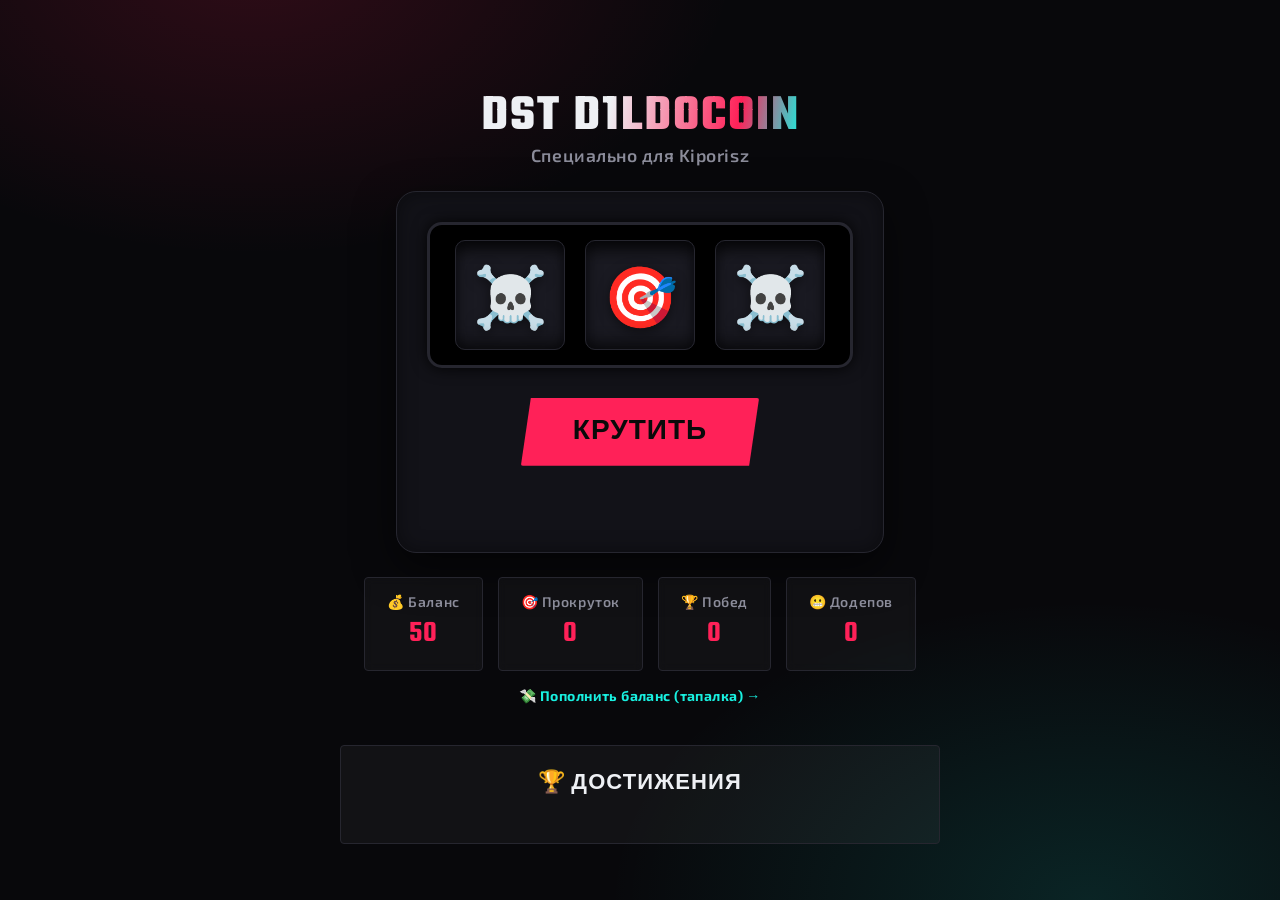
==== commit 5eb206b2: "Add files via upload" ====
--- a/index.old.html
+++ b/index.old.html
@@ -3,1217 +3,623 @@
 <head>
 <meta charset="UTF-8">
 <meta name="viewport" content="width=device-width, initial-scale=1.0">
-<title>D1LDONS TEAM | CS2</title>
-<link rel="icon" href="image.png">
-<!-- SEO -->
-<meta name="google-site-verification" content="IWuz9sOUUEmOnU_aYL1xTTpv0neCDigroC9-tilS-Aw">
-<meta name="description" content="D1LDONS TEAM — любительская CS2 команда из России. Состав, статистика сезона, лучшие моменты с карт.">
-<meta name="keywords" content="D1LDONS, d1ldons team, CS2, команда, roster, faceit, counter-strike 2, esports">
-<meta name="robots" content="index, follow">
-<link rel="canonical" href="https://d1ldonsteam.github.io/">
-
-<!-- Open Graph -->
-<meta property="og:type" content="website">
-<meta property="og:title" content="D1LDONS TEAM | CS2">
-<meta property="og:description" content="Официальный сайт D1LDONS TEAM — состав, статистика и лучшие моменты.">
-<meta property="og:url" content="https://d1ldonsteam.github.io/">
-<meta property="og:image" content="https://d1ldonsteam.github.io/image.png">
-<meta property="og:locale" content="ru_RU">
-
-<!-- Twitter Card -->
-<meta name="twitter:card" content="summary">
-<meta name="twitter:title" content="D1LDONS TEAM | CS2">
-<meta name="twitter:description" content="Официальный сайт D1LDONS TEAM — состав, статистика и лучшие моменты.">
-
-<link rel="preconnect" href="https://fonts.googleapis.com">
+<title>DST CASINO</title>
+
 <link href="https://fonts.googleapis.com/css2?family=Teko:wght@400;500;600;700&family=Exo+2:wght@400;500;600;700&display=swap" rel="stylesheet">
+
 <style>
-  :root{
-    --bg: #08080b;
-    --surface: #121218;
-    --surface-2: #1a1a22;
-    --line: #26262f;
-    --text: #eef0f4;
-    --muted: #8b8c9a;
-    --pink: #ff2158;
-    --cyan: #18f0e0;
-    --win: #29e07a;
-    --loss: #ff4d5e;
-  }
-
-  *{ margin:0; padding:0; box-sizing:border-box; }
-
-  html{ scroll-behavior:smooth; }
-
-  html{ background:var(--bg); }
-  body{
-    background:
-      radial-gradient(ellipse 900px 500px at 15% -5%, rgba(255,33,88,.14), transparent 60%),
-      radial-gradient(ellipse 900px 600px at 90% 10%, rgba(24,240,224,.10), transparent 60%);
-    color:var(--text);
-    font-family:'Exo 2', sans-serif;
-    font-weight:500;
-    overflow-x:hidden;
-  }
-
-  /* ---------- ANIMATED BACKGROUND ---------- */
-  .aurora{ position:fixed; inset:-15%; z-index:-3; pointer-events:none; overflow:hidden; }
-  .aurora span{
-    position:absolute; width:56vw; height:56vw; min-width:520px; min-height:520px;
-    border-radius:50%; filter:blur(90px); opacity:.30; mix-blend-mode:screen;
-  }
-  .aurora span:nth-child(1){ background:var(--pink); top:-14%; left:-12%; animation:auroraMove1 28s ease-in-out infinite; }
-  .aurora span:nth-child(2){ background:var(--cyan); bottom:-18%; right:-10%; animation:auroraMove2 34s ease-in-out infinite; }
-  @keyframes auroraMove1{
-    0%,100%{ transform:translate(0,0) scale(1); }
-    50%{ transform:translate(9vw,7vh) scale(1.18); }
-  }
-  @keyframes auroraMove2{
-    0%,100%{ transform:translate(0,0) scale(1); }
-    50%{ transform:translate(-7vw,-9vh) scale(1.12); }
-  }
-  @media (prefers-reduced-motion: reduce){
-    .aurora span{ animation:none; }
-  }
-
-  /* ---------- SCROLL PROGRESS ---------- */
-  .scroll-progress{
-    position:fixed; top:0; left:0; height:3px; width:0%; z-index:200;
-    background:linear-gradient(90deg, var(--pink), var(--cyan));
-    box-shadow:0 0 10px rgba(255,33,88,.5);
-  }
-
-  h1,h2,h3, .display{
-    font-family:'Teko', sans-serif;
-    font-weight:600;
-    letter-spacing:.02em;
-    text-transform:uppercase;
-    line-height:.95;
-  }
-
-  a{ color:inherit; text-decoration:none; }
-  .wrap{ max-width:1180px; margin:0 auto; padding:0 24px; }
-  section{ padding:110px 0; position:relative; }
-  .eyebrow{
-    font-family:'Exo 2',sans-serif; font-weight:700; letter-spacing:.32em;
-    text-transform:uppercase; font-size:13px; color:var(--pink);
-    white-space:nowrap; display:inline-block;
-  }
-
-  /* ---------- NAV ---------- */
-  header{
-    position:fixed; top:0; left:0; right:0; z-index:100;
-    background:rgba(8,8,11,.72); backdrop-filter:blur(10px);
-    border-bottom:1px solid var(--line);
-  }
-  nav.wrap{ display:flex; align-items:center; justify-content:space-between; padding:14px 24px; }
-  .brand{ display:flex; align-items:center; gap:12px; }
-  .brand img{ height:34px; width:34px; border-radius:6px; object-fit:cover; }
-  .brand span{ font-family:'Teko',sans-serif; font-size:26px; letter-spacing:.05em; }
-  .navlinks{ display:flex; gap:34px; font-size:16px; font-weight:600; letter-spacing:.03em; }
-  .navlinks a{ color:var(--muted); transition:color .2s; position:relative; }
-  .navlinks a:hover{ color:var(--text); }
-  .navlinks a:focus-visible{ outline:2px solid var(--cyan); outline-offset:4px; }
-  .navlinks a::after{
-    content:''; position:absolute; left:0; bottom:-6px; height:2px; width:0;
-    background:var(--pink); transition:width .2s;
-  }
-  .navlinks a:hover::after{ width:100%; }
-  .navlinks a.active{ color:var(--text); }
-  .navlinks a.active::after{ width:100%; }
-  .burger{
-    display:none; flex-direction:column; justify-content:center; gap:5px;
-    width:36px; height:32px; background:none; border:none; cursor:pointer; padding:0;
-  }
-  .burger:focus-visible{ outline:2px solid var(--cyan); outline-offset:3px; }
-  .burger span{
-    display:block; width:100%; height:2px; background:var(--text);
-    transition:transform .25s ease, opacity .2s ease;
-  }
-  .burger.open span:nth-child(1){ transform:translateY(7px) rotate(45deg); }
-  .burger.open span:nth-child(2){ opacity:0; }
-  .burger.open span:nth-child(3){ transform:translateY(-7px) rotate(-45deg); }
-
-  /* ---------- HERO ---------- */
-  .hero{
-    padding-top:170px; padding-bottom:60px; position:relative;
-  }
-  .hero::before{
-    content:''; position:absolute; inset:0; z-index:-1; opacity:.5;
-    background-image:
-      linear-gradient(rgba(255,255,255,.035) 1px, transparent 1px),
-      linear-gradient(90deg, rgba(255,255,255,.035) 1px, transparent 1px);
-    background-size:44px 44px;
-    mask-image:linear-gradient(to bottom, black, transparent 75%);
-  }
-  .hero-grid{
-    display:grid; grid-template-columns:1.3fr .9fr; gap:50px; align-items:center;
-  }
-  .hero h1{
-    font-size:clamp(64px, 10vw, 132px);
-    background:linear-gradient(100deg, var(--text) 40%, var(--pink) 75%, var(--cyan) 100%);
-    -webkit-background-clip:text; background-clip:text; color:transparent;
-  }
-  .hero .sub{
-    font-size:20px; color:var(--muted); max-width:480px; margin-top:18px; font-weight:600;
-  }
-  .cta-row{ display:flex; gap:16px; margin-top:38px; flex-wrap:wrap; }
-  .btn{
-    display:inline-flex; align-items:center; gap:8px; padding:14px 26px;
-    font-family:'Exo 2',sans-serif; font-weight:700; font-size:16px; letter-spacing:.04em;
-    text-transform:uppercase; border-radius:2px; clip-path:polygon(10px 0,100% 0,calc(100% - 10px) 100%,0 100%);
-    transition:transform .15s, box-shadow .15s;
-  }
-  .btn-primary{ background:var(--pink); color:#0a0a0a; }
-  .btn-primary:hover{ transform:translateY(-2px); box-shadow:0 8px 24px rgba(255,33,88,.35); }
-  .btn-ghost{ border:1px solid var(--line); color:var(--text); }
-  .btn-ghost:hover{ border-color:var(--cyan); color:var(--cyan); }
-  .btn:focus-visible{ outline:2px solid var(--cyan); outline-offset:3px; }
-
-  .hero-logo{
-    position:relative; justify-self:center; width:min(340px, 90%);
-    aspect-ratio:1; border-radius:8px; overflow:hidden;
-    border:1px solid var(--line);
-    box-shadow:0 0 0 1px rgba(255,255,255,.03), 0 30px 80px -20px rgba(255,33,88,.35);
-  }
-  .hero-logo img{ width:100%; height:100%; object-fit:cover; }
-  .hero-logo::after{
-    content:''; position:absolute; inset:0;
-    background:linear-gradient(160deg, transparent 55%, rgba(24,240,224,.18));
-  }
-
-  /* ---------- TICKER ---------- */
-  .ticker-outer{
-    border-top:1px solid var(--line); border-bottom:1px solid var(--line);
-    background:var(--surface); overflow:hidden; white-space:nowrap;
-  }
-  .ticker-track{
-    display:inline-flex; gap:52px; padding:16px 0;
-    animation:scroll 26s linear infinite;
-    min-width:max-content;
-  }
-  .ticker-outer:hover .ticker-track{ animation-play-state:paused; }
-  @keyframes scroll{ from{ transform:translateX(0);} to{ transform:translateX(-50%);} }
-  .tick-item{ display:inline-flex; align-items:center; gap:10px; font-size:15px; font-weight:700; letter-spacing:.03em; }
-  .tick-item .tag{ color:var(--pink); }
-  .tick-item .vs{ color:var(--muted); font-weight:600; }
-  @media (prefers-reduced-motion: reduce){ .ticker-track{ animation:none; } }
-
-  /* ---------- SECTION HEADS ---------- */
-  .head{ margin-bottom:52px; }
-  .head h2{ font-size:clamp(40px,6vw,64px); margin-top:6px; }
-
-  /* ---------- ABOUT / RESULTS / SUPPORT ---------- */
-  .about-grid{
-    display:grid; grid-template-columns:1.4fr .9fr; gap:28px; align-items:stretch;
-  }
-  .about-panel, .about-card, .result-card, .support-card{
-    background:var(--surface); border:1px solid var(--line); border-radius:4px;
-    overflow:hidden;
-  }
-  .about-panel{ padding:26px 26px 18px; }
-  .about-panel p{
-    color:var(--muted); font-size:17px; line-height:1.7; margin-top:18px;
-  }
-  .about-list{
-    display:grid; grid-template-columns:repeat(2, minmax(0, 1fr)); gap:14px; margin-top:22px;
-  }
-  .about-list li{
-    list-style:none; padding:12px 14px; background:var(--surface-2); border:1px solid var(--line);
-    border-radius:3px; color:var(--text); font-size:14px; font-weight:700; letter-spacing:.04em; text-transform:uppercase;
-  }
-  .about-card{ padding:22px 20px; }
-  .about-card .mini-label{ font-size:12px; color:var(--pink); font-weight:700; letter-spacing:.12em; text-transform:uppercase; }
-  .about-card h3{ font-size:54px; line-height:1; margin-top:12px; }
-  .about-card p{ color:var(--muted); margin-top:8px; font-size:15px; }
-  .results-grid{
-    display:grid; grid-template-columns:repeat(3, minmax(0, 1fr)); gap:20px;
-  }
-  .result-card{ padding:22px 20px; }
-  .result-card .label{ font-size:12px; color:var(--muted); font-weight:700; letter-spacing:.12em; text-transform:uppercase; }
-  .result-card h3{ font-size:44px; margin-top:10px; }
-  .result-card p{ color:var(--muted); line-height:1.6; margin-top:8px; }
-  .support-grid{
-    display:grid; grid-template-columns:repeat(3, minmax(0, 1fr)); gap:20px;
-  }
-  .support-card{ padding:24px 20px; }
-  .support-card h3{ font-size:34px; margin-top:8px; }
-  .support-card p{ color:var(--muted); margin-top:10px; line-height:1.6; }
-  .support-card .meta{ display:inline-block; margin-top:16px; color:var(--cyan); font-weight:700; letter-spacing:.08em; text-transform:uppercase; font-size:12px; }
-
-  /* ---------- STATS ---------- */
-  .stat-grid{
-    display:grid; grid-template-columns:repeat(4,1fr); gap:1px;
-    background:var(--line); border:1px solid var(--line); border-radius:4px; overflow:hidden;
-  }
-  .stat-card{ background:var(--surface); padding:32px 24px; transition:box-shadow .3s ease; }
-  .stat-card:hover{ box-shadow:inset 0 0 0 1px rgba(255,33,88,.35), 0 16px 30px -18px rgba(255,33,88,.4); }
-  .stat-card .num{
-    font-family:'Teko',sans-serif; font-size:56px; line-height:1;
-    color:var(--text);
-  }
-  .stat-card .num em{ font-style:normal; color:var(--pink); }
-  .stat-card .lbl{ margin-top:8px; color:var(--muted); font-size:14px; letter-spacing:.08em; text-transform:uppercase; font-weight:700; }
-  .stat-note{ margin-top:16px; font-size:13px; color:var(--muted); }
-
-  /* ---------- MATCHES ---------- */
-  .timeline{ display:flex; flex-direction:column; gap:1px; background:var(--line); border:1px solid var(--line); border-radius:4px; overflow:hidden; }
-  .tl-item{ display:flex; gap:26px; align-items:flex-start; background:var(--surface); padding:26px 28px; transition:background .3s ease, box-shadow .3s ease; }
-  .tl-item.active{ background:var(--surface-2); box-shadow:inset 3px 0 0 var(--pink); }
-  .tl-item.active .tl-marker{ color:var(--cyan); text-shadow:0 0 18px rgba(24,240,224,.55); }
-  .tl-marker{
-    font-family:'Teko',sans-serif; font-size:34px; color:var(--pink); line-height:1;
-    flex-shrink:0; min-width:44px;
-  }
-  .tl-content h3{ font-size:26px; }
-  .tl-content p{ color:var(--muted); font-size:15px; margin-top:6px; max-width:640px; line-height:1.5; }
-
-  /* ---------- ROSTER ---------- */
-  .roster-grid{ display:grid; grid-template-columns:repeat(4,1fr); gap:22px; }
-  .roster-grid .player-card:last-child:nth-child(4n+1){ grid-column: 2 / 4; }
-  .player-card{
-    background:var(--surface); border:1px solid var(--line); border-radius:4px;
-    padding:26px 22px; position:relative; overflow:hidden;
-    transition:border-color .2s, box-shadow .3s, transform .2s ease;
-  }
-  .player-card:hover{ border-color:var(--pink); box-shadow:0 24px 44px -22px rgba(255,33,88,.45); transform:translateY(-4px); }
-  .avatar-slot{
-    width:56px; height:56px; border-radius:8px; margin-bottom:14px;
-    display:flex; align-items:center; justify-content:center; flex-shrink:0;
-    background:linear-gradient(150deg, rgba(255,33,88,.22), rgba(24,240,224,.16)), var(--surface-2);
-    border:1px solid var(--line);
-    font-family:'Teko',sans-serif; font-size:28px; color:var(--text);
-    overflow:hidden;
-  }
-  .avatar-slot img{
-    width:100%; height:100%; object-fit:cover; display:block;
-    border-radius:7px;
-  }
-  .player-card .id{ font-size:13px; color:var(--muted); font-weight:700; letter-spacing:.1em; }
-  .player-card h3{ font-size:38px; margin-top:6px; overflow:hidden; text-overflow:ellipsis; white-space:nowrap; }
-  .player-card .role{ color:var(--cyan); font-weight:700; font-size:14px; letter-spacing:.06em; text-transform:uppercase; margin-top:2px; }
-  .player-card p{ margin-top:14px; color:var(--muted); font-size:15px; line-height:1.5; }
-  .player-card .steam{
-    display:inline-flex; margin-top:18px; font-size:14px; font-weight:700;
-    color:var(--text); border-bottom:none;
-  }
-  .player-card .steam:hover{ color:var(--pink); }
-  .player-card .steam:focus-visible{ outline:2px solid var(--cyan); outline-offset:3px; }
-  .player-card .corner{
-    position:absolute; top:0; right:0; width:60px; height:60px;
-    background:linear-gradient(135deg, transparent 50%, rgba(255,33,88,.15) 50%);
-  }
-  .p-stats{
-    display:grid; grid-template-columns:repeat(3,1fr); gap:1px;
-    background:var(--line); border:1px solid var(--line); border-radius:3px;
-    margin-top:18px; overflow:hidden;
-  }
-  .p-stat{ background:var(--surface-2); padding:10px 8px; text-align:center; }
-  .p-stat .v{ font-family:'Teko',sans-serif; font-size:24px; line-height:1; color:var(--cyan); }
-  .p-stat .l{ font-size:10.5px; color:var(--muted); letter-spacing:.06em; text-transform:uppercase; font-weight:700; margin-top:3px; }
-  .lvl-pill{
-    display:inline-flex; align-items:center; gap:6px; margin-top:14px;
-    font-size:13px; font-weight:700; color:var(--muted);
-    white-space:nowrap; flex-wrap:nowrap;
-  }
-  .lvl-pill .rating{
-    font-family:'Teko',sans-serif; font-size:19px; letter-spacing:.02em;
-    color:var(--pink); font-weight:600; white-space:nowrap;
-  }
-  .roster-grid .vacant{ grid-column:1 / -1; }
-  .player-card.vacant{
-    border-style:dashed; border-color:var(--line);
-    display:flex; flex-direction:row; align-items:center; gap:24px;
-    justify-content:flex-start; padding:30px 32px;
-  }
-  .player-card.vacant:hover{ border-color:var(--cyan); transform:translateY(-4px); }
-  .player-card.vacant .slot-icon{
-    width:52px; height:52px; border-radius:50%; border:1px dashed var(--muted);
-    display:flex; align-items:center; justify-content:center; flex-shrink:0;
-    font-family:'Teko',sans-serif; font-size:30px; color:var(--muted);
-  }
-  .player-card.vacant .slot-text h3{ font-size:32px; color:var(--muted); }
-  .player-card.vacant .role{ color:var(--muted); }
-  .player-card.vacant p{ margin-top:6px; }
-  .player-card.vacant .status-pill{
-    display:inline-flex; align-items:center; gap:7px; margin-top:14px;
-    font-size:12px; font-weight:700; letter-spacing:.05em; text-transform:uppercase;
-    color:var(--cyan); background:rgba(24,240,224,.10); padding:6px 12px; border-radius:20px;
-  }
-  .status-pill .blip{
-    width:7px; height:7px; border-radius:50%; background:var(--cyan);
-    animation:blip 1.6s ease-in-out infinite;
-  }
-  @keyframes blip{ 0%,100%{ opacity:1; } 50%{ opacity:.25; } }
-  @media (prefers-reduced-motion: reduce){ .status-pill .blip{ animation:none; } }
-  @media (max-width:640px){
-    .player-card.vacant{ flex-direction:column; text-align:center; }
-  }
-
-  /* ---------- HIGHLIGHTS ---------- */
-  .clip-grid{ display:grid; grid-template-columns:1fr 1fr; gap:24px; }
-  .clip{ background:var(--surface); border:1px solid var(--line); border-radius:4px; overflow:hidden; position:relative; transition:box-shadow .3s ease; }
-  .clip:hover{ box-shadow:0 24px 44px -22px rgba(24,240,224,.4); }
-  .clip video{ width:100%; display:block; background:#000; aspect-ratio:16/9; }
-  .clip-info{ padding:18px 20px; display:flex; align-items:center; justify-content:space-between; }
-  .clip-info h3{ font-size:26px; }
-  .clip-info .tag{ font-size:13px; color:var(--muted); font-weight:700; }
-
-  .clip-poster{
-    position:absolute; inset:0; bottom:66px; z-index:5; cursor:pointer;
-    display:flex; flex-direction:column; align-items:center; justify-content:center; gap:10px;
-    background:
-      linear-gradient(155deg, rgba(255,33,88,.20), transparent 55%),
-      linear-gradient(210deg, rgba(24,240,224,.14), transparent 50%),
-      var(--surface-2);
-    overflow:hidden; transition:opacity .45s ease, visibility .45s ease, transform .45s ease;
-  }
-  .clip-poster.has-shot{
-    background:
-      linear-gradient(155deg, rgba(255,33,88,.32), rgba(8,8,11,.78) 65%),
-      linear-gradient(210deg, rgba(24,240,224,.16), transparent 50%),
-      url('clip1-poster.jpg') center/cover;
-  }
-  .clip-poster.has-shot2{
-    background:
-      linear-gradient(155deg, rgba(255,33,88,.32), rgba(8,8,11,.78) 65%),
-      linear-gradient(210deg, rgba(24,240,224,.16), transparent 50%),
-      url('clip2-poster.jpg') center/cover;
-  }
-  .clip-poster::before{
-    content:''; position:absolute; top:0; right:0; width:120px; height:120px;
-    background:linear-gradient(135deg, transparent 50%, rgba(255,33,88,.14) 50%);
-  }
-  .clip-poster::after{
-    content:''; position:absolute; bottom:0; left:0; width:90px; height:90px;
-    background:linear-gradient(-45deg, transparent 50%, rgba(24,240,224,.12) 50%);
-  }
-  .clip-poster.hidden{ opacity:0; visibility:hidden; transform:scale(1.04); }
-  .clip-poster .moment-tag{
-    font-family:'Teko',sans-serif; font-size:46px; letter-spacing:.03em; line-height:1;
-    color:var(--pink); text-transform:uppercase;
-  }
-  .clip-poster .player-name{
-    font-family:'Exo 2',sans-serif; font-weight:700; font-size:15px; letter-spacing:.1em;
-    color:var(--text); text-transform:uppercase;
-  }
-  .clip-poster .play-ring{
-    margin-top:8px; width:60px; height:60px; border-radius:50%;
-    border:2px solid var(--pink); display:flex; align-items:center; justify-content:center;
-    animation:ringPulse 2.2s ease-in-out infinite;
-  }
-  .clip-poster .play-ring svg{ width:20px; height:20px; margin-left:3px; fill:var(--pink); }
-  @keyframes ringPulse{
-    0%,100%{ box-shadow:0 0 0 0 rgba(255,33,88,.35); }
-    50%{ box-shadow:0 0 0 10px rgba(255,33,88,0); }
-  }
-  @media (prefers-reduced-motion: reduce){ .clip-poster .play-ring{ animation:none; } .clip-poster{ transition:opacity .3s ease, visibility .3s ease; } .clip-poster.hidden{ transform:none; } }
-
-  /* ---------- ONLINE STATUS ---------- */
-  .online-grid{
-    display:grid; grid-template-columns:repeat(4,1fr); gap:14px;
-    margin-bottom:0;
-  }
-  .online-card{
-    background:var(--surface); border:1px solid var(--line); border-radius:4px;
-    padding:16px 18px; display:flex; align-items:center; gap:12px;
-    transition:border-color .2s ease;
-  }
-  .online-card.is-online{ border-color:rgba(41,224,122,.35); }
-  .online-card.is-ingame{ border-color:rgba(24,240,224,.35); }
-  .status-dot{
-    width:10px; height:10px; border-radius:50%; flex-shrink:0;
-    background:var(--muted);
-  }
-  .status-dot.online{ background:#29e07a; box-shadow:0 0 8px rgba(41,224,122,.7); animation:dotPulse 2s ease-in-out infinite; }
-  .status-dot.ingame{ background:var(--cyan); box-shadow:0 0 8px rgba(24,240,224,.7); animation:dotPulse 2s ease-in-out infinite; }
-  .status-dot.offline{ background:var(--muted); }
-  @keyframes dotPulse{ 0%,100%{ opacity:1; } 50%{ opacity:.4; } }
-  .online-info{ min-width:0; }
-  .online-nick{ font-family:'Teko',sans-serif; font-size:20px; line-height:1; }
-  .online-label{ font-size:12px; font-weight:700; color:var(--muted); letter-spacing:.05em; margin-top:2px; }
-  .online-label.online{ color:#29e07a; }
-  .online-label.ingame{ color:var(--cyan); }
-  .online-game{ font-size:11px; color:var(--muted); white-space:nowrap; overflow:hidden; text-overflow:ellipsis; margin-top:2px; }
-  .online-error{ color:var(--muted); font-size:14px; text-align:center; padding:20px 0; }
-  .online-updated{ font-size:12px; color:var(--muted); margin-top:14px; text-align:right; }
-  @media (max-width:860px){ .online-grid{ grid-template-columns:1fr 1fr; } }
-  @media (max-width:480px){ .online-grid{ grid-template-columns:1fr; } }
-  @media (prefers-reduced-motion: reduce){ .status-dot.online, .status-dot.ingame{ animation:none; } }
-
-  /* ---------- COMMUNITY ---------- */
-  .community{ text-align:center; }
-  .community h2{ font-size:clamp(40px,7vw,72px); }
-  .community p{ color:var(--muted); max-width:520px; margin:14px auto 34px; font-size:18px; }
-  .social-row{ display:flex; gap:18px; justify-content:center; flex-wrap:wrap; }
-
-  footer{
-    border-top:1px solid var(--line); padding:34px 0; text-align:center;
-    color:var(--muted); font-size:14px;
-  }
-  footer strong{ color:var(--text); }
-
-  @media (max-width: 860px){
-    .wrap{ padding:0 18px; }
-    .navlinks{
-      position:fixed; top:63px; left:0; right:0; z-index:99;
-      flex-direction:column; gap:0; padding:0 18px;
-      background:rgba(8,8,11,.98); backdrop-filter:blur(10px);
-      border-top:1px solid var(--line);
-      border-bottom:1px solid var(--line);
-      max-height:0; overflow:hidden; opacity:0; visibility:hidden;
-      transform:translateY(-8px);
-      transition:max-height .28s ease, opacity .2s ease, visibility .2s ease, transform .2s ease;
-      box-shadow:0 16px 28px rgba(0,0,0,.2);
-    }
-    .navlinks.open{
-      max-height:420px; opacity:1; visibility:visible; transform:translateY(0);
-    }
-    .navlinks a{
-      padding:16px 0; border-bottom:1px solid rgba(255,255,255,.05); font-size:20px;
-      font-family:'Teko',sans-serif; letter-spacing:.06em; text-transform:uppercase;
-    }
-    .navlinks a:last-child{ border-bottom:none; }
-    .navlinks a::after{ display:none; }
-    .navlinks a.active{ color:var(--pink); }
-    .burger{ display:flex; }
-    .hero{ padding-top:140px; }
-    .hero-grid{ grid-template-columns:1fr; }
-    .hero-logo{ order:-1; width:200px; }
-    .hero .sub{ font-size:18px; }
-    .cta-row{ flex-direction:column; align-items:stretch; }
-    .btn{ justify-content:center; width:100%; }
-    .about-grid{ grid-template-columns:1fr; }
-    .about-panel p{ font-size:16px; }
-    .about-list{ grid-template-columns:1fr 1fr; }
-    .stat-grid{ grid-template-columns:repeat(2,1fr); }
-    .tl-item{ flex-direction:column; gap:10px; padding:22px 20px; }
-    .roster-grid{ grid-template-columns:1fr 1fr; }
-    .roster-grid .player-card:last-child:nth-child(4n+1){ grid-column: auto; }
-    .roster-grid .player-card:last-child:nth-child(2n+1){ grid-column: 1 / -1; max-width:calc(50% - 11px); margin:0 auto; }
-    .clip-grid{ grid-template-columns:1fr; }
-    .ticker-track{ gap:28px; }
-    .tick-item{ font-size:13px; }
-    section{ padding:70px 0; }
-  }
-  @media (max-width: 540px){
-    nav.wrap{ padding-top:12px; padding-bottom:12px; }
-    .brand span{ font-size:22px; }
-    .brand img{ height:30px; width:30px; }
-    .hero{ padding-top:120px; padding-bottom:40px; }
-    .hero h1{ font-size:clamp(42px, 17vw, 60px); }
-    .hero .sub{ font-size:16px; }
-    .eyebrow{ letter-spacing:.14em; }
-    .head{ margin-bottom:28px; }
-    .head h2{ font-size:clamp(32px, 10vw, 54px); }
-    .about-panel, .about-card{ padding:18px 16px; }
-    .about-grid{ gap:16px; }
-    .about-list{ grid-template-columns:1fr; }
-    .about-list li{ padding:10px 12px; font-size:13px; }
-    .about-card h3{ font-size:42px; }
-    .results-grid, .support-grid{ grid-template-columns:1fr; }
-    .stat-grid{ grid-template-columns:1fr; }
-    .stat-card{ padding:22px 18px; }
-    .stat-card .num{ font-size:44px; }
-    .timeline{ border-radius:0; }
-    .tl-item{ padding:18px 16px; }
-    .tl-marker{ font-size:28px; }
-    .tl-content h3{ font-size:22px; }
-    .tl-content p{ font-size:14px; }
-    .roster-grid{ grid-template-columns:1fr; }
-    .roster-grid .player-card:last-child:nth-child(2n+1){ grid-column:auto; max-width:100%; margin:0; }
-    .player-card{ padding:20px 16px; }
-    .player-card h3{ font-size:30px; }
-    .player-card p{ font-size:14px; }
-    .p-stats{ grid-template-columns:repeat(3, minmax(0,1fr)); }
-    .clip-grid{ gap:18px; }
-    .clip-info{ padding:14px 16px; display:block; }
-    .clip-info h3{ font-size:20px; margin-bottom:6px; }
-    .clip-info .tag{ font-size:11px; }
-    .online-grid{ grid-template-columns:1fr; }
-    .online-card{ padding:12px 14px; }
-    .online-nick{ font-size:18px; }
-    .social-row{ flex-direction:column; }
-    .social-row .btn{ min-height:46px; }
-    .ticker-track{ gap:18px; }
-    .tick-item{ font-size:12px; gap:8px; }
-    .tick-item .tag{ letter-spacing:.06em; }
-    footer{ font-size:12px; }
-  }
-
-  /* ---------- SCROLL REVEAL ---------- */
-  .reveal{
-    opacity:0; transform:translateY(28px);
-    transition:opacity .7s cubic-bezier(.2,.7,.2,1), transform .7s cubic-bezier(.2,.7,.2,1);
-    will-change:opacity, transform;
-  }
-  .reveal.is-visible{ opacity:1; transform:translateY(0); }
-  .reveal-group.is-visible .reveal-item{ opacity:1; transform:translateY(0); }
-  .reveal-item{
-    opacity:0; transform:translateY(28px);
-    transition:opacity .6s cubic-bezier(.2,.7,.2,1), transform .6s cubic-bezier(.2,.7,.2,1);
-  }
-  .reveal-item:nth-child(1){ transition-delay:.02s; }
-  .reveal-item:nth-child(2){ transition-delay:.10s; }
-  .reveal-item:nth-child(3){ transition-delay:.18s; }
-  .reveal-item:nth-child(4){ transition-delay:.26s; }
-
-  @media (prefers-reduced-motion: reduce){
-    .reveal, .reveal-item{ opacity:1 !important; transform:none !important; transition:none !important; }
-    .ticker-track{ animation:none !important; }
-  }
+    :root {
+        --bg: #08080b;
+        --surface: #121218;
+        --surface-2: #1a1a22;
+        --line: #26262f;
+        --text: #eef0f4;
+        --muted: #8b8c9a;
+        --pink: #ff2158;
+        --cyan: #18f0e0;
+        --gold: #ffb020;
+        --win: #29e07a;
+        --loss: #ff4d5e;
+        --panel-bg: rgba(255,255,255,0.04);
+    }
+
+    *{ box-sizing:border-box; }
+
+    body {
+        text-align: center;
+        font-family: 'Exo 2', sans-serif;
+        font-weight: 500;
+        background:
+            radial-gradient(ellipse 800px 500px at 20% -5%, rgba(255,33,88,.16), transparent 60%),
+            radial-gradient(ellipse 800px 500px at 85% 100%, rgba(24,240,224,.12), transparent 60%),
+            var(--bg);
+        color: var(--text);
+        margin: 0;
+        min-height: 100vh;
+        display: flex;
+        flex-direction: column;
+        align-items: center;
+        justify-content: center;
+        padding: 20px;
+        overflow-x: hidden;
+        position: relative;
+    }
+
+    h1 {
+        font-family: 'Teko', sans-serif;
+        font-weight: 700;
+        font-size: 3.2rem;
+        margin-bottom: 2px;
+        color: var(--text);
+        background: linear-gradient(100deg, var(--text) 40%, var(--pink) 80%, var(--cyan) 100%);
+        -webkit-background-clip: text; background-clip: text; color: transparent;
+        letter-spacing: 2px;
+        text-transform: uppercase;
+        line-height: 1;
+    }
+
+    .subtitle {
+        color: var(--muted);
+        margin-bottom: 25px;
+        font-size: 1.1rem;
+        font-weight: 600;
+        letter-spacing: .03em;
+    }
+
+    /* ---------- Корпус автомата ---------- */
+    .casino-machine {
+        background: var(--surface);
+        padding: 30px;
+        border-radius: 20px;
+        border: 1px solid var(--line);
+        box-shadow: 0 15px 40px rgba(0,0,0,.55), inset 0 0 20px rgba(0,0,0,.4);
+        display: flex;
+        flex-direction: column;
+        align-items: center;
+        position: relative;
+        transition: transform .05s ease;
+    }
+    .casino-machine.shake{ animation: shakeMachine .5s ease; }
+    @keyframes shakeMachine{
+        0%,100%{ transform:translate(0,0); }
+        20%{ transform:translate(-6px,3px); }
+        40%{ transform:translate(6px,-3px); }
+        60%{ transform:translate(-5px,2px); }
+        80%{ transform:translate(5px,-2px); }
+    }
+
+    .slot {
+        display: flex;
+        justify-content: center;
+        background: #000;
+        padding: 15px;
+        border-radius: 15px;
+        border: 3px solid var(--line);
+        box-shadow: inset 0 0 20px rgba(0,0,0,1), 0 0 15px rgba(0,0,0,.9);
+        transition: box-shadow .2s ease;
+    }
+    .slot.almost-flash{ animation: almostPulse .8s ease; }
+    @keyframes almostPulse{
+        0%{ box-shadow: inset 0 0 20px rgba(0,0,0,1), 0 0 15px rgba(0,0,0,.9); }
+        30%{ box-shadow: inset 0 0 20px rgba(0,0,0,1), 0 0 40px rgba(24,240,224,.9); }
+        100%{ box-shadow: inset 0 0 20px rgba(0,0,0,1), 0 0 15px rgba(0,0,0,.9); }
+    }
+
+    /* ---------- Барабаны ---------- */
+    .reel {
+        width: 110px;
+        height: 110px;
+        background: var(--surface-2);
+        margin: 0 10px;
+        border-radius: 10px;
+        overflow: hidden;
+        position: relative;
+        box-shadow: inset 0 5px 15px rgba(0,0,0,0.6);
+        border: 1px solid var(--line);
+    }
+
+    .reel::after {
+        content: '';
+        position: absolute;
+        top: 0; left: 0; right: 0; bottom: 0;
+        box-shadow: inset 0 25px 20px -20px rgba(0,0,0,0.7), inset 0 -25px 20px -20px rgba(0,0,0,0.7);
+        pointer-events: none;
+    }
+
+    .reel-inner {
+        position: absolute;
+        left: 0; top: 0;
+        width: 100%;
+    }
+
+    .symbol {
+        height: 110px;
+        display: flex;
+        align-items: center;
+        justify-content: center;
+        font-size: 60px;
+        filter: drop-shadow(0 3px 6px rgba(0,0,0,0.5));
+    }
+
+    /* ---------- Кнопка ---------- */
+    button#spinBtn {
+        margin-top: 30px;
+        padding: 14px 52px;
+        font-family: 'Teko', sans-serif;
+        font-weight: 700;
+        font-size: 28px;
+        cursor: pointer;
+        background: var(--pink);
+        color: #0a0a0a;
+        border: none;
+        border-radius: 2px;
+        clip-path: polygon(10px 0,100% 0,calc(100% - 10px) 100%,0 100%);
+        text-transform: uppercase;
+        letter-spacing: 1px;
+        transition: transform .15s ease, box-shadow .15s ease, opacity .2s ease;
+    }
+    button#spinBtn:hover:not(:disabled){ transform: translateY(-2px); box-shadow: 0 8px 24px rgba(255,33,88,.4); }
+    button#spinBtn:active:not(:disabled){ transform: translateY(0); }
+    button#spinBtn:disabled{ opacity:.5; cursor:not-allowed; }
+
+    /* ---------- Результат ---------- */
+    #result {
+        margin-top: 20px;
+        font-family: 'Teko', sans-serif;
+        font-size: 30px;
+        font-weight: 600;
+        letter-spacing: .02em;
+        height: 36px;
+        color: var(--cyan);
+        text-transform: uppercase;
+    }
+    #result.jackpot{ color: var(--pink); }
+    #result.knife-jackpot{ color: var(--gold); }
+    #result.almost{ color: var(--cyan); }
+    #result.lose{ color: var(--loss); text-transform:none; font-family:'Exo 2',sans-serif; font-weight:700; font-size:18px; }
+
+    /* ---------- Статистика ---------- */
+    .panel {
+        display: flex;
+        gap: 15px;
+        margin-top: 24px;
+        flex-wrap: wrap;
+        justify-content: center;
+    }
+
+    .panel p {
+        background: var(--panel-bg);
+        padding: 15px 22px;
+        border-radius: 4px;
+        margin: 0;
+        font-size: 14px;
+        font-weight: 600;
+        letter-spacing: .04em;
+        color: var(--muted);
+        border: 1px solid var(--line);
+        backdrop-filter: blur(5px);
+    }
+
+    .panel span {
+        font-family: 'Teko', sans-serif;
+        font-weight: 600;
+        color: var(--pink);
+        font-size: 30px;
+        display: block;
+        margin-top: 2px;
+    }
+
+    .topup-link{
+        display: inline-block;
+        margin-top: 16px;
+        color: var(--cyan);
+        font-size: 14px;
+        font-weight: 700;
+        letter-spacing: .03em;
+        text-decoration: none;
+        border-bottom: 1px solid transparent;
+        transition: border-color .15s ease, color .15s ease;
+    }
+    .topup-link:hover{ border-color: var(--cyan); }
+    .topup-link.urgent{ color: var(--gold); animation: urgentPulse 1.4s ease-in-out infinite; }
+    @keyframes urgentPulse{ 0%,100%{ opacity:1; } 50%{ opacity:.5; } }
+    @media (prefers-reduced-motion: reduce){ .topup-link.urgent{ animation:none; } }
+
+    /* ---------- Достижения ---------- */
+    .achievements-container {
+        margin-top: 40px;
+        width: 100%;
+        max-width: 600px;
+        background: var(--panel-bg);
+        border-radius: 4px;
+        padding: 22px;
+        border: 1px solid var(--line);
+    }
+
+    .achievements-container h3 {
+        margin-top: 0;
+        font-family: 'Teko', sans-serif;
+        font-weight: 600;
+        font-size: 22px;
+        color: var(--text);
+        text-transform: uppercase;
+        letter-spacing: .05em;
+    }
+
+    #achievements {
+        display: flex;
+        flex-wrap: wrap;
+        gap: 10px;
+        justify-content: center;
+        margin-top: 15px;
+    }
+
+    .achievement-badge {
+        background: linear-gradient(135deg, rgba(255,33,88,.18), rgba(24,240,224,.14));
+        border: 1px solid var(--line);
+        padding: 9px 15px;
+        border-radius: 20px;
+        font-size: 13px;
+        font-weight: 700;
+        color: var(--text);
+        max-width: 260px;
+        text-align: left;
+        line-height: 1.3;
+        word-break: break-word;
+        animation: popIn 0.4s cubic-bezier(0.175, 0.885, 0.32, 1.275) forwards;
+    }
+
+    @keyframes popIn {
+        0% { transform: scale(0); opacity: 0; }
+        100% { transform: scale(1); opacity: 1; }
+    }
+
+    /* ---------- Эффекты побед ---------- */
+    .flash-overlay{
+        position: fixed; inset: 0; pointer-events: none; z-index: 50;
+        opacity: 0; transition: opacity .12s ease;
+    }
+    .flash-overlay.active{ opacity: 1; transition: opacity .05s ease; }
+    .flash-overlay.jackpot{ background: radial-gradient(circle at 50% 45%, rgba(255,33,88,.35), transparent 60%); }
+    .flash-overlay.knife{ background: radial-gradient(circle at 50% 45%, rgba(255,176,32,.5), transparent 65%); }
+
+    .confetti-piece{
+        position: fixed; top: -20px; z-index: 60; pointer-events: none;
+        width: 8px; height: 14px; border-radius: 2px;
+        animation: confettiFall linear forwards;
+    }
+    @keyframes confettiFall{
+        0%{ transform: translateY(0) rotate(0deg); opacity: 1; }
+        100%{ transform: translateY(100vh) rotate(540deg); opacity: 0; }
+    }
+
+    @media (prefers-reduced-motion: reduce){
+        .casino-machine.shake, .slot.almost-flash, .achievement-badge{ animation: none; }
+        .confetti-piece{ display: none; }
+    }
 </style>
 </head>
+
 <body>
 
-<div class="scroll-progress" id="scrollProgress"></div>
-
-<div class="aurora" aria-hidden="true">
-  <span></span><span></span>
+<h1>DST D1LDOCOIN</h1>
+<div class="subtitle">Специально для Kiporisz</div>
+
+<div class="casino-machine" id="machine">
+    <div class="slot" id="slot">
+        <div class="reel"><div class="reel-inner" id="r1"></div></div>
+        <div class="reel"><div class="reel-inner" id="r2"></div></div>
+        <div class="reel"><div class="reel-inner" id="r3"></div></div>
+    </div>
+
+    <button id="spinBtn" onclick="spin()">Крутить</button>
+    <div id="result"></div>
 </div>
 
-<header>
-  <nav class="wrap">
-    <a class="brand" href="#top">
-      <img src="image.png" alt="D1LDONS TEAM logo">
-      <span>D1LDONS</span>
-    </a>
-    <div class="navlinks" id="navlinks">
-      <a href="#about">О команде</a>
-      <a href="#stats">Статистика</a>
-      <a href="#results">Результаты</a>
-      <a href="#online">Онлайн</a>
-      <a href="#roster">Состав</a>
-      <a href="#highlights">Моменты</a>
-      <a href="#support">Поддержка</a>
-    </div>
-    <button class="burger" id="burgerBtn" aria-label="Открыть меню" aria-expanded="false" aria-controls="navlinks">
-      <span></span><span></span><span></span>
-    </button>
-  </nav>
-</header>
-
-<section class="hero" id="top">
-  <div class="wrap hero-grid">
-    <div class="reveal is-visible">
-      <span class="eyebrow">Counter-Strike 2 roster</span>
-      <h1>D1LDONS<br>TEAM</h1>
-      <p class="sub">Командная дисциплина, контроль карт и уверенная игра в ключевых раундах. Сайт команды D1LDONS — новости, состав, статистика и результаты сезона.</p>
-      <div class="cta-row">
-        <a class="btn btn-primary" href="#results">Результаты сезона</a>
-        <a class="btn btn-ghost" href="#roster">Состав команды</a>
-      </div>
-    </div>
-    <div class="hero-logo reveal is-visible" id="heroLogo"><img src="image.png" alt="D1LDONS TEAM logo"></div>
-  </div>
-</section>
-
-<div class="ticker-outer" aria-label="Ключевые факты о команде">
-  <div class="ticker-track">
-    <span class="tick-item"><span class="tag">СЕЗОН</span> CS2 Premier · Сезон 4</span>
-    <span class="tick-item"><span class="tag">СТИЛЬ</span> Структурированная игра и контроль давления</span>
-    <span class="tick-item"><span class="tag">КАРТЫ</span> Стабильный старт и контроль первых раундов</span>
-    <span class="tick-item"><span class="tag">СОСТАВ</span> Командная дисциплина и синхронная работа</span>
-    <span class="tick-item"><span class="tag">ЦЕЛЬ</span> Рост в региональных турнирах</span>
-    <span class="tick-item"><span class="tag">СЕЗОН</span> CS2 Premier · Сезон 4</span>
-    <span class="tick-item"><span class="tag">СТИЛЬ</span> Структурированная игра и контроль давления</span>
-    <span class="tick-item"><span class="tag">КАРТЫ</span> Стабильный старт и контроль первых раундов</span>
-    <span class="tick-item"><span class="tag">СОСТАВ</span> Командная дисциплина и синхронная работа</span>
-    <span class="tick-item"><span class="tag">ЦЕЛЬ</span> Рост в региональных турнирах</span>
-  </div>
+<div class="panel">
+    <p>💰 Баланс <span id="balance">0</span></p>
+    <p>🎯 Прокруток <span id="spins">0</span></p>
+    <p>🏆 Побед <span id="wins">0</span></p>
+    <p>😬 Додепов <span id="almost">0</span></p>
 </div>
 
-<section id="about">
-  <div class="wrap">
-    <div class="head reveal">
-      <span class="eyebrow">О команде</span>
-      <h2>Где мы растём</h2>
-    </div>
-    <div class="about-grid reveal-group">
-      <div class="about-panel reveal-item">
-        <p>D1LDONS TEAM — соревновательная CS2 команда, созданная вокруг дисциплины, стабильной коммуникации и контроля ключевых раундов. Мы строим игру вокруг общей структуры, давления на ранних этапах карты и уверенной работы в закрытых позициях.</p>
-        <ul class="about-list">
-          <li>Игровой стиль</li>
-          <li>Командная химия</li>
-          <li>Контроль карт</li>
-          <li>Работа в клинче</li>
-        </ul>
-      </div>
-      <div class="about-card reveal-item">
-        <div class="mini-label">Основная цель</div>
-        <h3>2026</h3>
-        <p>Повысить уровень стабильности, закрепиться в региональных турнирах и увеличить присутствие команды в esports-среде.</p>
-      </div>
-    </div>
-  </div>
-</section>
-
-<section id="stats">
-  <div class="wrap">
-    <div class="head reveal">
-      <span class="eyebrow">CS2 Premier  Сезон 4</span>
-      <h2>Статистика сезона</h2>
-    </div>
-    <div class="stat-grid reveal-group">
-      <div class="stat-card reveal-item">
-        <div class="num" data-target="51" data-decimals="0"><em>51</em>%</div>
-        <div class="lbl">Средний Win rate</div>
-      </div>
-      <div class="stat-card reveal-item">
-        <div class="num" data-target="0.98" data-decimals="2">0.98</div>
-        <div class="lbl">Средний K/D</div>
-      </div>
-      <div class="stat-card reveal-item">
-        <div class="num" data-target="647" data-decimals="0">647</div>
-        <div class="lbl">Матчей сыграно</div>
-      </div>
-      <div class="stat-card reveal-item">
-        <div class="num" data-target="10063" data-decimals="0" data-grouped="true">10 063</div>
-        <div class="lbl">Средний пик рейтинга</div>
-      </div>
-    </div>
-    <p class="stat-note">Данные — CS2 Premier, Сезон 4, весь основной состав (4 игрока).</p>
-  </div>
-</section>
-
-<section id="faceit-stats">
-  <div class="wrap">
-    <div class="head reveal">
-      <span class="eyebrow">FACEIT · Сезон 8</span>
-      <h2>Общая статистика</h2>
-    </div>
-    <div class="stat-grid reveal-group">
-      <div class="stat-card reveal-item">
-        <div class="num" data-target="53" data-decimals="0"><em>53</em>%</div>
-        <div class="lbl">Средний Win rate</div>
-      </div>
-      <div class="stat-card reveal-item">
-        <div class="num" data-target="0.95" data-decimals="2">0.95</div>
-        <div class="lbl">Средний K/D</div>
-      </div>
-      <div class="stat-card reveal-item">
-        <div class="num" data-target="87" data-decimals="0">87</div>
-        <div class="lbl">Матчей сыграно</div>
-      </div>
-      <div class="stat-card reveal-item">
-        <div class="num" data-target="76.5" data-decimals="1">76.5</div>
-        <div class="lbl">Средний ADR</div>
-      </div>
-    </div>
-    <p class="stat-note">Данные — FACEIT, Сезон 8, весь основной состав (4 игрока).</p>
-  </div>
-</section>
-
-<section id="results">
-  <div class="wrap">
-    <div class="head reveal">
-      <span class="eyebrow">Результаты</span>
-      <h2>Сезон в цифрах</h2>
-    </div>
-    <div class="results-grid reveal-group">
-      <div class="result-card reveal-item">
-        <div class="label">CS2 Premier</div>
-        <h3>51%</h3>
-        <p>Средний win rate в сезоне при стабильной игре на нескольких картах.</p>
-      </div>
-      <div class="result-card reveal-item">
-        <div class="label">Региональные турниры</div>
-        <h3>3</h3>
-        <p>Плановые участия в отборочных и открытых локальных соревнованиях.</p>
-      </div>
-      <div class="result-card reveal-item">
-        <div class="label">Командная работа</div>
-        <h3>100%</h3>
-        <p>Фокус на синхронизации пятёрки, роли и принятии решений в ключевых раундах.</p>
-      </div>
-    </div>
-  </div>
-</section>
-
-<section id="road">
-  <div class="wrap">
-    <div class="head reveal">
-      <span class="eyebrow">Планы команды</span>
-      <h2>Основные цели</h2>
-    </div>
-    <div class="timeline reveal-group">
-      <div class="tl-item reveal-item">
-        <div class="tl-marker">01</div>
-        <div class="tl-content">
-          <h3>Усилить стабильность в ранних раундах</h3>
-          <p>Сокращать колебания в старте карты и переводить больше матчей в привычный темп игры команды.</p>
-        </div>
-      </div>
-      <div class="tl-item reveal-item">
-        <div class="tl-marker">02</div>
-        <div class="tl-content">
-          <h3>Поднять эффективность в турнирах</h3>
-          <p>Стабилизировать результаты в соревновательной среде и повышать качество закрытия ключевых серий.</p>
-        </div>
-      </div>
-      <div class="tl-item reveal-item">
-        <div class="tl-marker">03</div>
-        <div class="tl-content">
-          <h3>Расширить сообщество и партнёрства</h3>
-          <p>Развивать Telegram, Steam-группу и взаимодействие с сообществом, спонсорами и партнёрами.</p>
-        </div>
-      </div>
-    </div>
-  </div>
-</section>
-
-<section id="online">
-  <div class="wrap">
-    <div class="head reveal">
-      <span class="eyebrow">Сейчас в сети</span>
-      <h2>Онлайн-статус</h2>
-    </div>
-    <div class="online-grid reveal-group" id="onlineGrid">
-      <!-- карточки рендерятся JS-ом -->
-      <div class="online-error">Загрузка статусов…</div>
-    </div>
-    <p class="online-updated" id="onlineUpdated"></p>
-  </div>
-</section>
-
-<section id="roster">
-  <div class="wrap">
-    <div class="head reveal">
-      <span class="eyebrow">Основной состав</span>
-      <h2>Наш состав</h2>
-    </div>
-    <div class="roster-grid reveal-group">
-      <div class="player-card reveal-item">
-        <div class="corner"></div>
-        <div class="avatar-slot" id="avatar-kiporiss">K</div>
-        <div class="id">Игрок 01</div>
-        <h3>Kiporiss</h3>
-        <div class="role">AWPer</div>
-        <p>Главная огневая мощь и точные выстрелы из AWP.</p>
-        <span class="lvl-pill">CS2 Premier Сезон 4 · <span class="rating">11 750</span></span>
-        <div class="p-stats">
-          <div class="p-stat"><div class="v">55.4%</div><div class="l">Win rate</div></div>
-          <div class="p-stat"><div class="v">1.09</div><div class="l">K/D</div></div>
-          <div class="p-stat"><div class="v">35.5%</div><div class="l">HS%</div></div>
-        </div>
-        <a class="steam" href="https://steamcommunity.com/profiles/76561199788032731" target="_blank" rel="noopener">Профиль Steam →</a>
-      </div>
-      <div class="player-card reveal-item">
-        <div class="corner"></div>
-        <div class="avatar-slot" id="avatar-hell7staf">H</div>
-        <div class="id">Игрок 02</div>
-        <h3>Hell7Staf</h3>
-        <div class="role">Rifler</div>
-        <p>Мастер энтри-фрагов и контроля спрея.</p>
-        <span class="lvl-pill">CS2 Premier Сезон 4 · <span class="rating">6 444</span></span>
-        <div class="p-stats">
-          <div class="p-stat"><div class="v">50.7%</div><div class="l">Win rate</div></div>
-          <div class="p-stat"><div class="v">0.97</div><div class="l">K/D</div></div>
-          <div class="p-stat"><div class="v">42%</div><div class="l">HS%</div></div>
-        </div>
-        <span class="lvl-pill" style="margin-top:10px;">FACEIT S8 · <span class="rating">913</span></span>
-        <div class="p-stats">
-          <div class="p-stat"><div class="v">63%</div><div class="l">Win rate</div></div>
-          <div class="p-stat"><div class="v">1.05</div><div class="l">K/D</div></div>
-          <div class="p-stat"><div class="v">41%</div><div class="l">HS%</div></div>
-        </div>
-        <a class="steam" href="https://steamcommunity.com/profiles/76561199508602143" target="_blank" rel="noopener">Профиль Steam →</a>
-      </div>
-      <div class="player-card reveal-item">
-        <div class="corner"></div>
-        <div class="avatar-slot" id="avatar-ot4um">O</div>
-        <div class="id">Игрок 03</div>
-        <h3>Ot4Um</h3>
-        <div class="role">Капитан · IGL</div>
-        <p>Тактический мозг и координатор команды.</p>
-        <span class="lvl-pill">CS2 Premier Сезон 4 · <span class="rating">12 451</span></span>
-        <div class="p-stats">
-          <div class="p-stat"><div class="v">48%</div><div class="l">Win rate</div></div>
-          <div class="p-stat"><div class="v">0.93</div><div class="l">K/D</div></div>
-          <div class="p-stat"><div class="v">46.2%</div><div class="l">HS%</div></div>
-        </div>
-        <span class="lvl-pill" style="margin-top:10px;">FACEIT S8 · <span class="rating">1 182</span></span>
-        <div class="p-stats">
-          <div class="p-stat"><div class="v">68%</div><div class="l">Win rate</div></div>
-          <div class="p-stat"><div class="v">1.03</div><div class="l">K/D</div></div>
-          <div class="p-stat"><div class="v">46%</div><div class="l">HS%</div></div>
-        </div>
-        <a class="steam" href="https://steamcommunity.com/id/DST_Ot4Im" target="_blank" rel="noopener">Профиль Steam →</a>
-      </div>
-      <div class="player-card reveal-item">
-        <div class="corner"></div>
-        <div class="avatar-slot" id="avatar-toto">T</div>
-        <div class="id">Игрок 04</div>
-        <h3>Toto</h3>
-        <div class="role">Anchor</div>
-        <p>Главный якорь команды.</p>
-        <span class="lvl-pill">CS2 Premier Сезон 4 · <span class="rating">9 605</span></span>
-        <div class="p-stats">
-          <div class="p-stat"><div class="v">50.5%</div><div class="l">Win rate</div></div>
-          <div class="p-stat"><div class="v">0.92</div><div class="l">K/D</div></div>
-          <div class="p-stat"><div class="v">39.2%</div><div class="l">HS%</div></div>
-        </div>
-        <a class="steam" href="https://steamcommunity.com/profiles/76561199169413562" target="_blank" rel="noopener">Профиль Steam →</a>
-      </div>
-      <div class="player-card reveal-item">
-        <div class="corner"></div>
-        <div class="avatar-slot" id="avatar-nekiassa">N</div>
-        <div class="id">Игрок 05</div>
-        <h3>nekiassa</h3>
-        <div class="role">Lurker</div>
-        <p>Тихий охотник. Читает карту, режет связи и создаёт хаос в тылу.</p>
-        <span class="lvl-pill">FACEIT S8 · <span class="rating">Нет ранга</span></span>
-        <div class="p-stats">
-          <div class="p-stat"><div class="v">37.5%</div><div class="l">Win rate</div></div>
-          <div class="p-stat"><div class="v">0.98</div><div class="l">K/D</div></div>
-          <div class="p-stat"><div class="v">34%</div><div class="l">HS%</div></div>
-        </div>
-        <div class="p-stats" style="margin-top:4px;">
-          <div class="p-stat"><div class="v">77.1</div><div class="l">ADR</div></div>
-          <div class="p-stat"><div class="v">8</div><div class="l">Матчей</div></div>
-          <div class="p-stat"><div class="v">16/16/5</div><div class="l">K/D/A</div></div>
-        </div>
-        <a class="steam" href="https://steamcommunity.com/profiles/76561198035258646/" target="_blank" rel="noopener">Профиль Steam →</a>
-      </div>
-    </div>
-  </div>
-</section>
-
-<section id="highlights">
-  <div class="wrap">
-    <div class="head reveal">
-      <span class="eyebrow">Broadcast reel</span>
-      <h2>Лучшие моменты</h2>
-    </div>
-    <div class="clip-grid reveal-group">
-      <div class="clip reveal-item">
-        <div class="clip-poster has-shot" data-video-target="clip-video-1">
-          <span class="moment-tag">Triple Kill</span>
-          <span class="player-name">Ot4Um</span>
-          <span class="play-ring"><svg viewBox="0 0 24 24"><path d="M8 5v14l11-7z"/></svg></span>
-        </div>
-        <video id="clip-video-1" src="video_1.mp4" controls preload="metadata"></video>
-        <div class="clip-info">
-          <h3>Ot4Um: AWP Triple kill</h3>
-          <span class="tag">Inferno · 2026</span>
-        </div>
-      </div>
-      <div class="clip reveal-item">
-        <div class="clip-poster has-shot2" data-video-target="clip-video-2">
-          <span class="moment-tag">Quadro Kill</span>
-          <span class="player-name">Kiporiss</span>
-          <span class="play-ring"><svg viewBox="0 0 24 24"><path d="M8 5v14l11-7z"/></svg></span>
-        </div>
-        <video id="clip-video-2" src="video_2.mp4" controls preload="metadata"></video>
-        <div class="clip-info">
-          <h3>Kiporiss: Quadro kill</h3>
-          <span class="tag">Dust II · 2026</span>
-        </div>
-      </div>
-    </div>
-  </div>
-</section>
-
-<section id="support" class="community">
-  <div class="wrap reveal">
-    <span class="eyebrow">Поддержка</span>
-    <h2>Поддержите D1LDONS TEAM</h2>
-    <p>Мы развиваем команду, растим сообщество и строим боевой бренд вокруг дисциплины, качества игры и стабильной работы в турнирах.</p>
-    <div class="support-grid reveal-group">
-      <div class="support-card reveal-item">
-        <div class="eyebrow" style="letter-spacing:.08em;">Партнёрство</div>
-        <h3>Стать спонсором</h3>
-        <p>Поддержка команды и участие в развитии esports-бренда через события, медиа и продвижение.</p>
-        <a class="meta" href="https://t.me/boost/DLST_Esport" target="_blank" rel="noopener">Contact</a>
-      </div>
-      <div class="support-card reveal-item">
-        <div class="eyebrow" style="letter-spacing:.08em;">Сообщество</div>
-        <h3>Следить за новостями</h3>
-        <p>Свежие анонсы, матчи, новости состава и результаты — в Telegram и Steam-группе команды.</p>
-        <a class="meta" href="https://t.me/DLST_Esport" target="_blank" rel="noopener">Official channels</a>
-      </div>
-      <div class="support-card reveal-item">
-        <div class="eyebrow" style="letter-spacing:.08em;">Мерч</div>
-        <h3>Поддержать команду</h3>
-        <p>Поддержка клуба помогает развивать команду, инфраструктуру и участие в турнирах.</p>
-        <a class="meta" href="https://d1ldonsteam.github.io/DST-CASINO/" target="_blank" rel="noopener">Support us</a>
-      </div>
-    </div>
-  </div>
-</section>
-
-<footer>
-  <div class="wrap">
-    © 2026 D1LDONS TEAM. Все права защищены. · Дизайн и разработка: <strong>Hell7staf &amp; Ot4Um</strong>
-  </div>
-</footer>
+<a href="tap.html" id="topupLink" class="topup-link">💸 Пополнить баланс (тапалка) →</a>
+
+<div class="achievements-container">
+    <h3>🏆 Достижения</h3>
+    <div id="achievements"></div>
+</div>
+
+<div class="flash-overlay" id="flashOverlay"></div>
+
+<audio id="spinSound" src="spin.mp3"></audio>
+<audio id="winSound" src="win.mp3"></audio>
+<audio id="loseSound" src="lose.mp3"></audio>
+<audio id="almostSound" src="almost.mp3"></audio>
 
 <script>
-  (function(){
-    var targets = document.querySelectorAll('.reveal, .reveal-group');
-    if(!('IntersectionObserver' in window) || !targets.length){
-      targets.forEach(function(el){ el.classList.add('is-visible'); });
-      return;
-    }
-    var observer = new IntersectionObserver(function(entries){
-      entries.forEach(function(entry){
-        if(entry.isIntersecting){
-          entry.target.classList.add('is-visible');
-          observer.unobserve(entry.target);
+// ---------- Символы (CS2-тематика, нож — редкий) ----------
+const symbolPool = [
+    { emoji: "🔫", weight: 28 },
+    { emoji: "🎯", weight: 28 },
+    { emoji: "💣", weight: 22 },
+    { emoji: "☠️", weight: 17 },
+    { emoji: "🔪", weight: 5 }
+];
+const RARE_SYMBOL = "🔪";
+const allSymbols = symbolPool.map(s => s.emoji);
+const reels = ["r1", "r2", "r3"];
+const SYMBOL_HEIGHT = 110;
+const STRIP_LENGTH = 24;
+const SPIN_COST = 10;
+const BALANCE_KEY = "dstCasinoBalance";
+const START_BALANCE = 50;
+
+let spinning = false;
+
+function loadBalance() {
+    try {
+        const saved = localStorage.getItem(BALANCE_KEY);
+        if (saved === null) {
+            localStorage.setItem(BALANCE_KEY, START_BALANCE);
+            return START_BALANCE;
         }
-      });
-    }, { threshold: 0.15, rootMargin: '0px 0px -40px 0px' });
-
-    targets.forEach(function(el){ observer.observe(el); });
-  })();
-
-  (function(){
-    document.querySelectorAll('.clip-poster').forEach(function(poster){
-      var video = document.getElementById(poster.getAttribute('data-video-target'));
-      if(!video) return;
-      poster.addEventListener('click', function(){
-        poster.classList.add('hidden');
-        video.play();
-      });
-      video.addEventListener('ended', function(){
-        poster.classList.remove('hidden');
-        video.currentTime = 0;
-      });
+        return parseInt(saved, 10) || 0;
+    } catch (e) {
+        return START_BALANCE;
+    }
+}
+
+function saveBalance(value) {
+    try { localStorage.setItem(BALANCE_KEY, value); } catch (e) {}
+}
+
+let balance = loadBalance();
+
+let stats = {
+    spins: 0,
+    wins: 0,
+    almost: 0,
+    symbolsSeen: new Set(),
+    achievements: new Set()
+};
+
+const spinSound = document.getElementById("spinSound");
+const winSound = document.getElementById("winSound");
+const loseSound = document.getElementById("loseSound");
+const almostSound = document.getElementById("almostSound");
+const machine = document.getElementById("machine");
+const slotEl = document.getElementById("slot");
+const resultEl = document.getElementById("result");
+const spinBtn = document.getElementById("spinBtn");
+const flashOverlay = document.getElementById("flashOverlay");
+const balanceEl = document.getElementById("balance");
+const topupLink = document.getElementById("topupLink");
+
+function stopAllSounds() {
+    [spinSound, winSound, loseSound, almostSound].forEach(s => {
+        s.pause();
+        s.currentTime = 0;
     });
-  })();
-
-  // ---------- Scroll progress bar ----------
-  (function(){
-    var bar = document.getElementById('scrollProgress');
-    if(!bar) return;
-    function update(){
-      var h = document.documentElement.scrollHeight - window.innerHeight;
-      var pct = h > 0 ? (window.scrollY / h) * 100 : 0;
-      bar.style.width = pct + '%';
-    }
-    window.addEventListener('scroll', update, { passive:true });
-    window.addEventListener('resize', update);
-    update();
-  })();
-
-  // ---------- Mobile burger menu ----------
-  (function(){
-    var burger = document.getElementById('burgerBtn');
-    var navlinks = document.getElementById('navlinks');
-    if(!burger || !navlinks) return;
-
-    function closeMenu(){
-      navlinks.classList.remove('open');
-      burger.classList.remove('open');
-      burger.setAttribute('aria-expanded', 'false');
-    }
-
-    burger.addEventListener('click', function(){
-      var isOpen = navlinks.classList.toggle('open');
-      burger.classList.toggle('open', isOpen);
-      burger.setAttribute('aria-expanded', String(isOpen));
+}
+
+function weightedRandomSymbol() {
+    const total = symbolPool.reduce((sum, s) => sum + s.weight, 0);
+    let r = Math.random() * total;
+    for (const s of symbolPool) {
+        if (r < s.weight) return s.emoji;
+        r -= s.weight;
+    }
+    return symbolPool[0].emoji;
+}
+
+// Начальное заполнение барабанов до первого клика
+reels.forEach(id => {
+    const reel = document.getElementById(id);
+    reel.innerHTML = `<div class="symbol">${weightedRandomSymbol()}</div>`;
+});
+
+updateBalanceUI();
+
+function buildAndAnimateReel(id, finalSymbol, index) {
+    const reelInner = document.getElementById(id);
+
+    const strip = [];
+    for (let i = 0; i < STRIP_LENGTH - 1; i++) strip.push(weightedRandomSymbol());
+    strip.push(finalSymbol);
+
+    reelInner.style.transition = "none";
+    reelInner.style.transform = "translateY(0)";
+    reelInner.innerHTML = strip.map(s => `<div class="symbol">${s}</div>`).join("");
+
+    // форсируем reflow, чтобы transition применился к новой прокрутке
+    void reelInner.offsetHeight;
+
+    const duration = 1200 + index * 450;
+    const finalOffset = (STRIP_LENGTH - 1) * SYMBOL_HEIGHT;
+
+    requestAnimationFrame(() => {
+        reelInner.style.transition = `transform ${duration}ms cubic-bezier(0.12,0.85,0.28,1)`;
+        reelInner.style.transform = `translateY(-${finalOffset}px)`;
     });
 
-    navlinks.querySelectorAll('a').forEach(function(link){
-      link.addEventListener('click', closeMenu);
+    return duration;
+}
+
+function spin() {
+    if (spinning) return;
+    if (balance < SPIN_COST) {
+        resultEl.textContent = "😬 Недостаточно D1LDOCOIN — иди тапай";
+        resultEl.className = "lose";
+        return;
+    }
+
+    spinning = true;
+    spinBtn.disabled = true;
+
+    balance -= SPIN_COST;
+    saveBalance(balance);
+    updateBalanceUI();
+
+    resultEl.textContent = "";
+    resultEl.className = "";
+
+    stopAllSounds();
+    if (spinSound.readyState >= 2) spinSound.play().catch(() => {});
+
+    stats.spins++;
+    updateStats();
+
+    const finals = [weightedRandomSymbol(), weightedRandomSymbol(), weightedRandomSymbol()];
+    let maxDuration = 0;
+    reels.forEach((id, index) => {
+        const d = buildAndAnimateReel(id, finals[index], index);
+        if (d > maxDuration) maxDuration = d;
     });
 
-    window.addEventListener('resize', function(){
-      if(window.innerWidth > 860) closeMenu();
-    });
-  })();
-
-  // ---------- Scrollspy: highlight active nav link ----------
-  (function(){
-    var navLinks = document.querySelectorAll('.navlinks a');
-    if(!navLinks.length) return;
-    var sections = [];
-    navLinks.forEach(function(link){
-      var id = link.getAttribute('href');
-      if(id && id.startsWith('#')){
-        var el = document.querySelector(id);
-        if(el) sections.push({ id:id, el:el, link:link });
-      }
-    });
-    if(!sections.length || !('IntersectionObserver' in window)) return;
-
-    var observer = new IntersectionObserver(function(entries){
-      entries.forEach(function(entry){
-        var match = sections.find(function(s){ return s.el === entry.target; });
-        if(!match) return;
-        if(entry.isIntersecting){
-          navLinks.forEach(function(l){ l.classList.remove('active'); });
-          match.link.classList.add('active');
+    setTimeout(() => {
+        checkResult(finals);
+        spinning = false;
+        spinBtn.disabled = balance < SPIN_COST;
+    }, maxDuration + 150);
+}
+
+function updateBalanceUI() {
+    balanceEl.textContent = balance;
+    const low = balance < SPIN_COST;
+    topupLink.classList.toggle("urgent", low);
+    spinBtn.disabled = spinning ? true : low;
+}
+
+function flashScreen(kind) {
+    flashOverlay.className = "flash-overlay " + kind + " active";
+    setTimeout(() => { flashOverlay.className = "flash-overlay " + kind; }, 160);
+}
+
+function launchConfetti(count, colors) {
+    for (let i = 0; i < count; i++) {
+        const piece = document.createElement("div");
+        piece.className = "confetti-piece";
+        piece.style.left = Math.random() * 100 + "vw";
+        piece.style.background = colors[Math.floor(Math.random() * colors.length)];
+        piece.style.animationDuration = (1.6 + Math.random() * 1.2) + "s";
+        piece.style.transform = `rotate(${Math.random() * 360}deg)`;
+        document.body.appendChild(piece);
+        setTimeout(() => piece.remove(), 3000);
+    }
+}
+
+function changeBalance(delta, label) {
+    balance += delta;
+    if (balance < 0) balance = 0;
+    saveBalance(balance);
+    updateBalanceUI();
+
+    // Показываем всплывающий текст +50 / -5 / +1000
+    const sign = delta > 0 ? "+" : "";
+    const popup = document.createElement("div");
+    popup.textContent = sign + delta + " D1LDOCOIN";
+    popup.style.cssText = `
+        position:fixed; left:50%; top:38%;
+        transform:translateX(-50%);
+        font-family:'Teko',sans-serif; font-size:32px; font-weight:700;
+        color:${delta > 0 ? "var(--cyan)" : "var(--loss)"};
+        pointer-events:none; z-index:100;
+        animation:balancePopup 1.4s ease-out forwards;
+        white-space:nowrap;
+    `;
+    document.body.appendChild(popup);
+    setTimeout(() => popup.remove(), 1400);
+}
+
+// Добавляем keyframes для popup если ещё нет
+(function(){
+    if(document.getElementById('balancePopupStyle')) return;
+    const s = document.createElement('style');
+    s.id = 'balancePopupStyle';
+    s.textContent = `@keyframes balancePopup{
+        0%{opacity:0;transform:translateX(-50%) translateY(0) scale(.8);}
+        15%{opacity:1;transform:translateX(-50%) translateY(-10px) scale(1.1);}
+        70%{opacity:1;transform:translateX(-50%) translateY(-30px) scale(1);}
+        100%{opacity:0;transform:translateX(-50%) translateY(-60px) scale(.9);}
+    }`;
+    document.head.appendChild(s);
+})();
+
+function checkResult(finals) {
+    const [r1, r2, r3] = finals;
+    spinSound.pause();
+
+    finals.forEach(f => stats.symbolsSeen.add(f));
+
+    if (r1 === r2 && r2 === r3) {
+        stats.wins++;
+        const isRare = r1 === RARE_SYMBOL;
+
+        if (isRare) {
+            changeBalance(1000, "РЕДКИЙ ДЖЕКПОТ");
+            resultEl.textContent = "🔪 РЕДКИЙ ДЖЕКПОТ! +1000 🪙";
+            resultEl.className = "knife-jackpot";
+            flashScreen("knife");
+            machine.classList.add("shake");
+            setTimeout(() => machine.classList.remove("shake"), 500);
+            launchConfetti(70, ["var(--gold)", "var(--pink)", "var(--cyan)", "#ffe27a"]);
+            if (winSound.readyState >= 2) winSound.play();
+        } else {
+            changeBalance(50, "ДЖЕКПОТ");
+            resultEl.textContent = "🎉 ДЖЕКПОТ! +50 🪙";
+            resultEl.className = "jackpot";
+            flashScreen("jackpot");
+            launchConfetti(40, ["var(--pink)", "var(--cyan)"]);
+            if (winSound.readyState >= 2) winSound.play();
         }
-      });
-    }, { rootMargin: '-45% 0px -50% 0px', threshold: 0 });
-
-    sections.forEach(function(s){ observer.observe(s.el); });
-  })();
-
-  // ---------- Countup numbers ----------
-  (function(){
-    var targets = document.querySelectorAll('.num[data-target]');
-    if(!targets.length) return;
-    var reduceMotion = window.matchMedia('(prefers-reduced-motion: reduce)').matches;
-
-    function animate(el){
-      var target = parseFloat(el.getAttribute('data-target'));
-      if(isNaN(target)){ return; }
-      var decimals = parseInt(el.getAttribute('data-decimals') || '0', 10);
-      var grouped = el.getAttribute('data-grouped') === 'true';
-      var emEl = el.querySelector('em');
-      if(reduceMotion){ return; }
-
-      var duration = 1300;
-      var start = null;
-
-      function format(val){
-        var str = val.toFixed(decimals);
-        if(grouped){
-          str = Math.round(val).toString().replace(/\B(?=(\d{3})+(?!\d))/g, ' ');
-        }
-        return str;
-      }
-
-      function frame(ts){
-        if(start === null) start = ts;
-        var p = Math.min((ts - start) / duration, 1);
-        var eased = 1 - Math.pow(1 - p, 3);
-        var val = target * eased;
-        var display = format(val);
-        if(emEl){ emEl.textContent = display; }
-        else { el.textContent = display; }
-        if(p < 1){ requestAnimationFrame(frame); }
-        else {
-          var finalDisplay = format(target);
-          if(emEl){ emEl.textContent = finalDisplay; } else { el.textContent = finalDisplay; }
-        }
-      }
-      requestAnimationFrame(frame);
-    }
-
-    if(!('IntersectionObserver' in window)){
-      targets.forEach(animate);
-      return;
-    }
-    var observer = new IntersectionObserver(function(entries){
-      entries.forEach(function(entry){
-        if(entry.isIntersecting){
-          animate(entry.target);
-          observer.unobserve(entry.target);
-        }
-      });
-    }, { threshold: 0.4 });
-    targets.forEach(function(el){ observer.observe(el); });
-  })();
-
-  // ---------- Online status (Steam via Cloudflare Worker) ----------
-  (function(){
-    // ⚠️ После деплоя Worker'а замените URL ниже на ваш реальный адрес:
-    // Вид: https://dst-steam-status.YOUR-SUBDOMAIN.workers.dev
-    var WORKER_URL = "https://dst-steam-status.grivital8.workers.dev";
-
-    var grid = document.getElementById("onlineGrid");
-    var updatedEl = document.getElementById("onlineUpdated");
-    if(!grid) return;
-
-    // Ник игрока → id карточки ростера (совпадает с data-ником)
-    var NICK_TO_CARD = {
-      "Kiporiss":  "avatar-kiporiss",
-      "Hell7Staf": "avatar-hell7staf",
-      "Ot4Um":     "avatar-ot4um",
-      "Toto":      "avatar-toto",
-      "nekiassa":  "avatar-nekiassa",
-    };
-
-    function dotClass(label){
-      if(label === "In Game") return "ingame";
-      if(label === "Online") return "online";
-      return "offline";
-    }
-    function cardClass(label){
-      if(label === "In Game") return "is-ingame";
-      if(label === "Online") return "is-online";
-      return "";
-    }
-    function labelRu(label){
-      var map = { "Online":"Онлайн", "Offline":"Оффлайн", "In Game":"В игре",
-                  "Away":"Отошёл", "Busy":"Занят", "Snooze":"Не активен" };
-      return map[label] || label;
-    }
-
-    function injectAvatars(players){
-      players.forEach(function(p){
-        if(!p.avatar) return;
-        var slotId = NICK_TO_CARD[p.nick];
-        if(!slotId) return;
-        var slot = document.getElementById(slotId);
-        if(!slot) return;
-        // Заменяем букву-заглушку на реальную аватарку
-        slot.innerHTML = '<img src="' + p.avatar + '" alt="' + p.nick + '" loading="lazy">';
-      });
-    }
-
-    function render(players){
-      grid.innerHTML = players.map(function(p){
-        var dc = dotClass(p.label);
-        var cc = cardClass(p.label);
-        var avatarHtml = p.avatar
-          ? '<img src="' + p.avatar + '" alt="' + p.nick + '" loading="lazy" style="width:36px;height:36px;border-radius:6px;object-fit:cover;flex-shrink:0;">'
-          : '<span style="width:36px;height:36px;background:var(--surface-2);border-radius:6px;display:flex;align-items:center;justify-content:center;font-family:Teko,sans-serif;font-size:18px;flex-shrink:0;">' + p.nick[0] + '</span>';
-        return '<div class="online-card reveal-item ' + cc + '">' +
-          avatarHtml +
-          '<div style="display:flex;align-items:center;gap:8px;min-width:0;">' +
-          '<span class="status-dot ' + dc + '"></span>' +
-          '<div class="online-info">' +
-            '<div class="online-nick">' + p.nick + '</div>' +
-            '<div class="online-label ' + dc + '">' + labelRu(p.label) + '</div>' +
-            (p.inGame ? '<div class="online-game">' + p.inGame + '</div>' : '') +
-          '</div>' +
-          '</div>' +
-        '</div>';
-      }).join("");
-    }
-
-    function renderError(msg){
-      grid.innerHTML = '<div class="online-error">' + msg + '</div>';
-    }
-
-    function update(){
-      fetch(WORKER_URL)
-        .then(function(r){ return r.json(); })
-        .then(function(data){
-          if(data.error){ renderError("Steam API недоступен"); return; }
-          render(data.players);
-          injectAvatars(data.players);
-          var d = new Date();
-          updatedEl.textContent = "Обновлено в " +
-            d.getHours().toString().padStart(2,"0") + ":" +
-            d.getMinutes().toString().padStart(2,"0");
-        })
-        .catch(function(){
-          renderError("Не удалось подключиться к Worker. Проверьте WORKER_URL.");
-        });
-    }
-
-    // Первый запрос при загрузке
-    update();
-    // Авто-обновление каждые 60 секунд
-    setInterval(update, 60000);
-  })();
-
-  // ---------- Timeline active item highlight ----------
-  (function(){
-    var items = document.querySelectorAll('.tl-item');
-    if(!items.length || !('IntersectionObserver' in window)) return;
-    var observer = new IntersectionObserver(function(entries){
-      entries.forEach(function(entry){
-        entry.target.classList.toggle('active', entry.isIntersecting);
-      });
-    }, { rootMargin: '-40% 0px -40% 0px', threshold: 0 });
-    items.forEach(function(item){ observer.observe(item); });
-  })();
+    } else if (r1 === r2 || r2 === r3 || r1 === r3) {
+        stats.almost++;
+        resultEl.textContent = "👍 Блять!";
+        resultEl.className = "almost";
+        slotEl.classList.add("almost-flash");
+        setTimeout(() => slotEl.classList.remove("almost-flash"), 800);
+        if (almostSound.readyState >= 2) almostSound.play();
+    } else {
+        changeBalance(-5, "ДОДЕП");
+        resultEl.textContent = "😢 Требуется додеп  -5 🪙";
+        resultEl.className = "lose";
+        if (loseSound.readyState >= 2) loseSound.play();
+    }
+
+    updateStats();
+    checkAchievements();
+}
+
+function updateStats() {
+    document.getElementById("spins").textContent = stats.spins;
+    document.getElementById("wins").textContent = stats.wins;
+    document.getElementById("almost").textContent = stats.almost;
+}
+
+function unlock(name) {
+    if (!stats.achievements.has(name)) {
+        stats.achievements.add(name);
+        const div = document.createElement("div");
+        div.className = "achievement-badge";
+        div.textContent = "🏆 " + name;
+        document.getElementById("achievements").appendChild(div);
+    }
+}
+
+function checkAchievements() {
+    if (stats.spins >= 10) unlock("Сделать 10 прокруток");
+    if (stats.spins >= 50) unlock("Игроман 😄 (50 прокруток)");
+    if (stats.wins >= 1) unlock("еееесть блять (1 победа)");
+    if (stats.wins >= 5) unlock("Везунчик!");
+    if (stats.almost >= 5) unlock("Почти-ДОДЕП...");
+    if (stats.symbolsSeen.size === allSymbols.length) unlock("Коллекционер арсенала 🔫");
+    if (stats.almost >= 1000) unlock("Король додэпа (больше 1000 додепов)");
+    if (stats.wins >= 67) unlock("ъэ 67 хэхъэ  (победа побед👀)");
+    if (stats.spins >= 1) unlock("Начало лудоприключения");
+    if (stats.spins >= 10000) unlock("Квартира админа в центре москвы♿ (10000 прокруток)");
+    if (stats.spins >= 1) unlock("Ебать ты пень🪵 (случайности не случайны)");
+}
 </script>
 
 </body>
